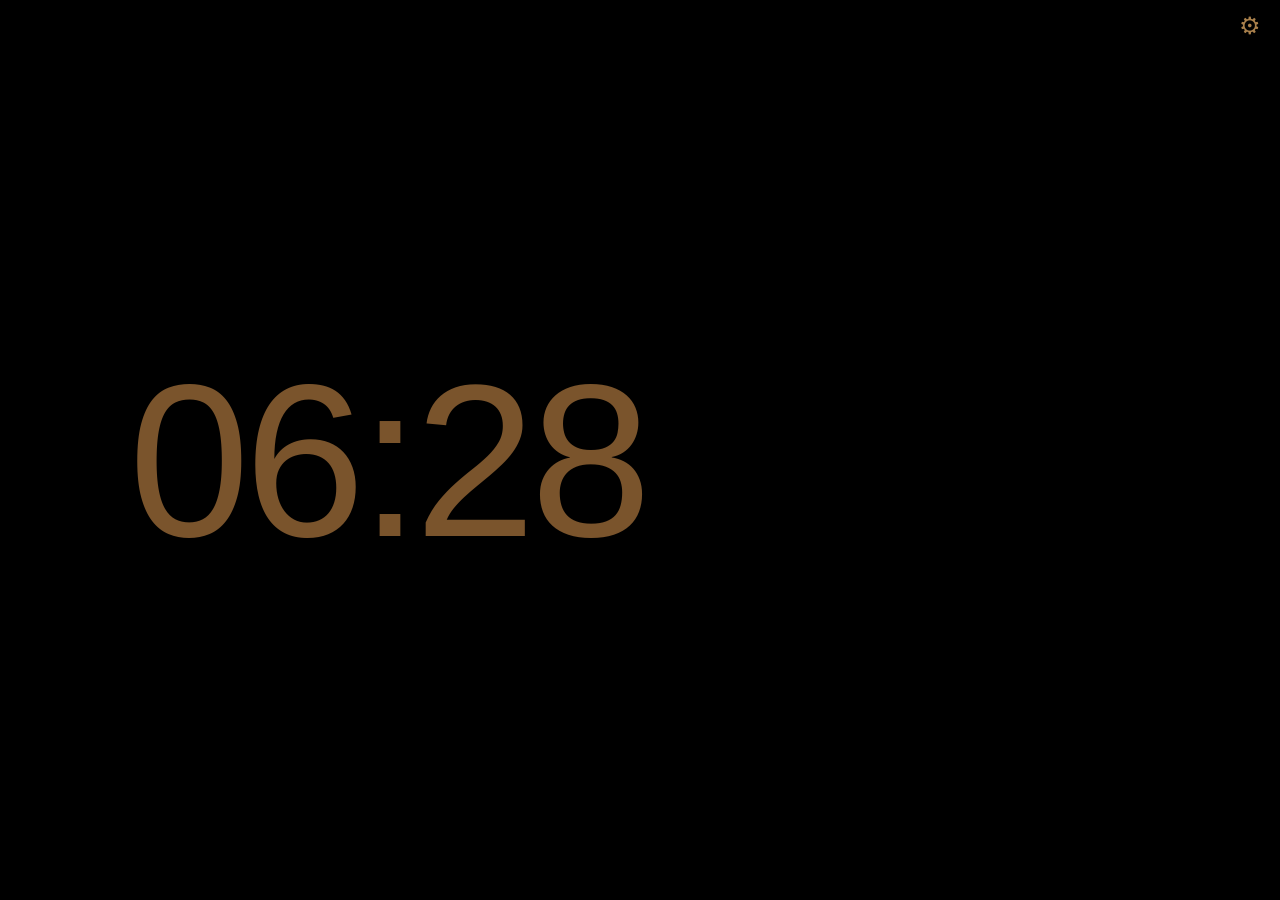
==== index.html @ 6cd7f6c1 "Knaggen 0.24.0 (app b134bea): Uke med kalender og middag fra kalenderen" ====
<!doctype html>
<html lang="nb">
<head>
  <meta charset="utf-8">
  <meta name="viewport" content="width=device-width, initial-scale=1, viewport-fit=cover">
  <meta name="theme-color" content="#202627" media="(prefers-color-scheme: dark)">
  <meta name="theme-color" content="#fbfaf7" media="(prefers-color-scheme: light)">
  <meta name="color-scheme" content="dark light">
  <meta name="apple-mobile-web-app-title" content="Knaggen">
  <meta name="application-name" content="Knaggen">
  <title>Knaggen</title>
  <meta name="description" content="Husets felles huskeliste">
  <!-- v0.9: forhåndsvisning når lenka sendes på melding (merkevare/forste-mote, og-bilde.png) -->
  <meta property="og:type" content="website">
  <meta property="og:site_name" content="Knaggen">
  <meta property="og:title" content="Knaggen">
  <meta property="og:description" content="Husets felles huskeliste">
  <meta property="og:url" content="https://app.knaggen.no/">
  <meta property="og:image" content="https://app.knaggen.no/og-bilde.png">
  <meta property="og:image:width" content="1200">
  <meta property="og:image:height" content="630">
  <meta property="og:image:alt" content="Knaggen – husets felles huskeliste">
  <meta property="og:locale" content="nb_NO">
  <link rel="icon" href="icons/favicon.ico" sizes="16x16 32x32 48x48">
  <link rel="icon" href="icons/favicon.svg" type="image/svg+xml">
  <link rel="apple-touch-icon" href="icons/apple-touch-icon-mork.png">
  <link rel="manifest" href="manifest.webmanifest">
  <script>/* v0.18.2: tema per enhet før CSS-en tegnes */try{var t=JSON.parse(localStorage.getItem("knaggen:tema")||"null");if(t==="lys"||t==="mork")document.documentElement.setAttribute("data-tema",t)}catch(e){}</script>
  <script>/* 0.18.13: aksentfarge per enhet før CSS-en tegnes (salvie = standard, ingen attributt) */try{var a=JSON.parse(localStorage.getItem("knaggen:aksent")||"null");if(["messing","rav","fjord","lyng","rust","mose"].indexOf(a)>=0)document.documentElement.setAttribute("data-aksent",a)}catch(e){}</script>
  <link rel="stylesheet" href="palett.css?v=0.24.0">
  <link rel="stylesheet" href="style.css?v=0.24.0">
  <link rel="stylesheet" href="aksent-app.css?v=0.24.0">
  <link rel="stylesheet" href="kjokken.css?v=0.24.0">
  <link rel="stylesheet" href="mat.css?v=0.24.0">
</head>
<body>
  <header class="topbar">
    <h1><picture><source srcset="icons/knaggen-lockup-lys.svg" media="(prefers-color-scheme: light)"><img src="icons/knaggen-lockup-mork.svg" alt="Knaggen" width="110" height="30"></picture></h1>
    <a id="sync-link" class="sync-link" href="#husstand/del" data-testid="delt" hidden><span id="sync-status" class="sync-status" role="status" aria-live="polite" hidden></span></a>
  </header>
  <main id="main" tabindex="-1"></main>
  <!-- 0.19.0: fire faner (Nå på telefon, Uke, Mat, Gjøremål bak flagg). v0.6.2 (spec v0.6.2 punkt 3): egne faneikoner fra Merkevare (SVG inline, arver farge; teksten er fortsatt lenkenavnet) -->
  <nav class="tabs" aria-label="Hovedmeny">
    <a href="#kjokken" data-tab="na" class="tab-na" data-testid="fane-na"><svg class="ico" viewBox="0 0 24 24" width="24" height="24" fill="none" stroke="currentColor" stroke-width="2.5" stroke-linecap="round" stroke-linejoin="round" aria-hidden="true" focusable="false"><circle cx="12" cy="12" r="8.25"/><path d="M12 7.5V12L15 14"/><circle class="ball" fill="currentColor" cx="12" cy="12" r="1.6" stroke="none"/></svg>Nå</a>
    <a href="#uke" data-tab="uke" data-testid="fane-uke"><svg class="ico" viewBox="0 0 24 24" width="24" height="24" fill="none" stroke="currentColor" stroke-width="2.5" stroke-linecap="round" stroke-linejoin="round" aria-hidden="true" focusable="false"><rect x="3.75" y="5.25" width="16.5" height="15" rx="3.5"/><path d="M3.75 10.25H20.25M8.5 3.25V6.75M15.5 3.25V6.75"/><circle class="ball" fill="currentColor" cx="15.25" cy="15.25" r="2.1" stroke="none"/></svg>Uke</a>
    <a href="#liste" data-tab="mat" data-testid="fane-mat"><svg class="ico" viewBox="0 0 24 24" width="24" height="24" fill="none" stroke="currentColor" stroke-width="2.5" stroke-linecap="round" stroke-linejoin="round" aria-hidden="true" focusable="false"><path d="M5.5 13.25V16.5A3.5 3.5 0 0 0 9 20H15A3.5 3.5 0 0 0 18.5 16.5V13.25"/><path d="M3.75 10.25H20.25M2.75 14.25H5.5M18.5 14.25H21.25"/><circle class="ball" fill="currentColor" cx="12" cy="6.4" r="2.1" stroke="none"/></svg>Mat</a>
    <a href="#gjoremal" data-tab="gjoremal" class="tab-gjore" data-testid="fane-gjoremal" hidden><svg class="ico" viewBox="0 0 24 24" width="24" height="24" fill="none" stroke="currentColor" stroke-width="2.5" stroke-linecap="round" stroke-linejoin="round" aria-hidden="true" focusable="false"><rect x="3.75" y="3.75" width="16.5" height="16.5" rx="3.5"/><path d="M8 12.25L11 15.25L16.25 9"/></svg>Gjøremål</a>
  </nav>
  <!-- v0.6.3 (spec v0.6.3 punkt 1): toastbåndet – en ugjennomsiktig stripe nederst (som fanelinja) som toasten ligger i mens
       den vises. Innholdet kan ikke ligge synlig eller trykkbart under toasten; bunnpolstring lar alt rulles fram over båndet. -->
  <div id="toast-dock" class="toast-dock" aria-hidden="true"></div>
  <div id="toast" class="toast" role="status" aria-live="polite"></div>
  <script src="firebase-config.js?v=0.24.0"></script>
  <script src="seed.js?v=0.24.0"></script>
  <script src="library.js?v=0.24.0"></script>
  <script src="units.js?v=0.24.0"></script>
  <script src="delelinje.js?v=0.24.0"></script>
  <script src="vaersetning.js?v=0.24.0"></script>
  <script type="module" src="sync.js?v=0.24.0"></script>
  <script src="scale.js?v=0.24.0"></script>
  <script src="kjokken.js?v=0.24.0"></script>
  <script src="hjemme5.js?v=0.24.0"></script>
  <script type="module" src="app.js?v=0.24.0"></script></body>
</html>
---- palett.css ----
/* Knaggen farge-v1 (merkevare/farge-v1/palett.css): aksenter, vær og myke flater. Verdiene er uendret fra merkevaren;
 * bare velgerne er tilpasset appen: mørk er standard, lys følger systemet, og html[data-tema] (lys/mork) overstyrer. */
:root {
  --a-salvie: #93c2ab;  --a-salvie-soft: #22322b;
  --a-messing: #d6b98a; --a-messing-soft: #352c1e;
  --a-fjord: #9cc0e0;   --a-fjord-soft: #1f2c38;
  --a-lyng: #c4aedb;    --a-lyng-soft: #2c2535;
  --a-rust: #e3a58e;    --a-rust-soft: #38261f;
  --a-mose: #bccb8a;    --a-mose-soft: #2a2f1e;
  --w-sol: #e8c06a; --w-regn: #8db8dc; --w-sky: #a8b6c2; --w-sno: #b9def0; --w-torden: #e2b75a;
  --tone-top: #1f2a27; --tone-middag: linear-gradient(135deg, #33291b 0%, #202627 75%);
}
@media (prefers-color-scheme: light) { :root:not([data-tema="mork"]) {
  /* aksenter: tekst/ikon · myk flate */
  --a-salvie: #3f6e5a;  --a-salvie-soft: #e3ece6;
  --a-messing: #7c5d28; --a-messing-soft: #f3eadb;
  --a-fjord: #2f5f86;   --a-fjord-soft: #e1eaf2;
  --a-lyng: #6a4f80;    --a-lyng-soft: #ece5f1;
  --a-rust: #9a4a32;    --a-rust-soft: #f5e4dc;
  --a-mose: #556327;    --a-mose-soft: #e9ecd8;
  /* vær (symboler, ikke tekst) */
  --w-sol: #d29a2c; --w-regn: #3f78a8; --w-sky: #7f909e; --w-sno: #6fb0d0; --w-torden: #c9952e;
  /* myke flater */
  --tone-top: #e9efe9; --tone-middag: linear-gradient(135deg, #f6eedf 0%, #fbfaf7 70%);
} }
:root[data-tema="lys"] {
  /* aksenter: tekst/ikon · myk flate */
  --a-salvie: #3f6e5a;  --a-salvie-soft: #e3ece6;
  --a-messing: #7c5d28; --a-messing-soft: #f3eadb;
  --a-fjord: #2f5f86;   --a-fjord-soft: #e1eaf2;
  --a-lyng: #6a4f80;    --a-lyng-soft: #ece5f1;
  --a-rust: #9a4a32;    --a-rust-soft: #f5e4dc;
  --a-mose: #556327;    --a-mose-soft: #e9ecd8;
  /* vær (symboler, ikke tekst) */
  --w-sol: #d29a2c; --w-regn: #3f78a8; --w-sky: #7f909e; --w-sno: #6fb0d0; --w-torden: #c9952e;
  /* myke flater */
  --tone-top: #e9efe9; --tone-middag: linear-gradient(135deg, #f6eedf 0%, #fbfaf7 70%);
}

/* ===== Kjøkkenskjerm: værsymboler per modus (Dag/Kveld/Natt) =====
 * Kjøkkenskjermen følger sin egen døgnrytme, ikke telefonens tema. Bruk disse i stedet for --w-* der.
 * Dag og Kveld: minst 3:1 mot bakgrunnen. Natt: svært dempet, ca. 3:1, nesten uten farge.
 * Bakgrunner fra appens kjokken.js/kjokken.css: Dag #f4f2ed, Kveld #120c06, Natt #000000. */
:root {
  /* Dag (bakgrunn #f4f2ed) */
  --kj-dag-sol: #a27c2f; --kj-dag-sky: #768693; --kj-dag-regn: #4e88bc; --kj-dag-sno: #43829d; --kj-dag-torden: #a67b30;
  /* Kveld (bakgrunn #120c06) */
  --kj-kveld-sol: #8c6f36; --kj-kveld-sky: #68747e; --kj-kveld-regn: #49769c; --kj-kveld-sno: #49798d; --kj-kveld-torden: #8f6f38;
  /* Natt (bakgrunn #000000) */
  --kj-natt-sol: #645a44; --kj-natt-sky: #565a5d; --kj-natt-regn: #4d5d6a; --kj-natt-sno: #4b5c63; --kj-natt-torden: #645844;
}

/* ===== Kjøkkenskjerm: utseende og aksentfarge (0.18.13, merkevare/kjokken-farger/kjokken-farger.css) =====
 * Mørk (nøytral blågrå, hele døgnet), værsymboler på Mørk og aksentfarger. Aksent: -lys brukes på Dag/Lys, -mork på Kveld og Mørk;
 * ingen aksent om natta. Tekst på aksentflate: --kj-ak-pa-lys (hvit) / --kj-ak-pa-mork. Rav: lys #995700 (5.05 mot bakgrunn, hvit tekst 5.65), mørk #e69530 (7.12, mørk tekst 7.12). */
:root {
  --kj-mork-bg: #181c1d; --kj-mork-surface: #222829; --kj-mork-line: #2e3536; --kj-mork-ink: #dfe3e1; --kj-mork-muted: #a5aeab;
  --kj-mork-sol: #997938; --kj-mork-sky: #72818d; --kj-mork-regn: #4f83b0; --kj-mork-sno: #4d859d; --kj-mork-torden: #9d7839;
  --kj-ak-pa-lys: #ffffff; --kj-ak-pa-mork: #181c1d;
  --kj-ak-salvie-lys: #3f6e5a; --kj-ak-salvie-mork: #93c2ab;
  --kj-ak-messing-lys: #7c5d28; --kj-ak-messing-mork: #d6b98a;
  --kj-ak-rav-lys: #995700; --kj-ak-rav-mork: #e69530;
  --kj-ak-fjord-lys: #2f5f86; --kj-ak-fjord-mork: #9cc0e0;
  --kj-ak-lyng-lys: #6a4f80; --kj-ak-lyng-mork: #c4aedb;
  --kj-ak-rust-lys: #9a4a32; --kj-ak-rust-mork: #e3a58e;
  --kj-ak-mose-lys: #556327; --kj-ak-mose-mork: #bccb8a;
}
---- style.css ----
/* Knaggen v0.10 – rolig palett, runde 2 (merkevare/v010-palett). Erstatter de to første :root-blokkene i app/style.css
 * og linja «:root { --on-accent: #1f1606; }». Samme variabelnavn som før; nye er bare --danger-fill og --on-danger.
 * Mørk er standard, lys følger systemet (som før). Kontrast: python3 kontrast.py. */
:root {
  color-scheme: dark light;
  --bg: #1b2021;  /* bakgrunn */
  --card: #202627;  /* flate */
  --card-2: #283031;  /* flate-2 */
  --line: #30383a;  /* linje: dekorative skiller */
  --line-strong: #747d7a;  /* linje-sterk: kant på felt og knapper */
  --ink: #d6dad8;  /* tekst */
  --muted: #9da5a1;  /* tekst-dempet */
  --brand: #86a898;  /* primær (= suksess), dempet salviegrønn */
  --brand-ink: #10201a;  /* på-primær */
  --brand-soft: #243029;  /* primær-myk (kort, merker) */
  --brand-soft-line: #33433b;  /* kant på primær-myk */
  --accent: #bfa47c;  /* aksent (messing): flater og merker */
  --accent-ink: #bfa47c;  /* aksent-tekst (= advarsel) */
  --danger: #d79a91;  /* feil OG farlige handlinger som tekst/kant (én rød) */
  --danger-fill: #d79a91;  /* NY v0.10: fyll på rød knapp (Slett husstanden, Tøm uka) */
  --on-danger: #2a100c;  /* NY v0.10: tekst på rød knapp */
  --inv-bg: #d6dad8;
  --inv-ink: #252a28;
  --inv-brand: #3f6e5a;
  --inv-brand-ink: #ffffff;
  --on-accent: #1f1606;  /* på-aksent (tekst på messingbrikke) */
  --shadow: 0 2px 12px rgba(0,0,0,.45);
  --overlay: rgba(0,0,0,.6);
  --radius: 12px;
  --nav-h: 64px;
}
/* v0.18.1: tema per enhet (System / Lys / Mørk) – html[data-tema] settes i index.html før CSS-en tegnes */
@media (prefers-color-scheme: light) {
  :root:not([data-tema="mork"]) {
    color-scheme: light;
    --bg: #f4f2ed;
    --card: #fbfaf7;
    --card-2: #ebe8e1;
    --line: #dcd7cd;
    --line-strong: #7f8683;
    --ink: #252a28;
    --muted: #596260;
    --brand: #3f6e5a;
    --brand-ink: #ffffff;
    --brand-soft: #e6ece8;
    --brand-soft-line: #bccdc4;
    --accent: #a5813f;  /* bare flater/merker i lys modus, aldri tekst */
    --accent-ink: #7c5d28;
    --danger: #a63d33;
    --danger-fill: #a63d33;
    --on-danger: #ffffff;
    --inv-bg: #252b2c;
    --inv-ink: #e3e6e4;
    --inv-brand: #93bfa9;
    --inv-brand-ink: #102018;
    --on-accent: #1f1606;
    --shadow: 0 2px 12px rgba(37,42,40,.18);
    --overlay: rgba(37,42,40,.45);
  }
}
:root[data-tema="lys"] {
  color-scheme: light;
  --bg: #f4f2ed;
  --card: #fbfaf7;
  --card-2: #ebe8e1;
  --line: #dcd7cd;
  --line-strong: #7f8683;
  --ink: #252a28;
  --muted: #596260;
  --brand: #3f6e5a;
  --brand-ink: #ffffff;
  --brand-soft: #e6ece8;
  --brand-soft-line: #bccdc4;
  --accent: #a5813f;  /* bare flater/merker i lys modus, aldri tekst */
  --accent-ink: #7c5d28;
  --danger: #a63d33;
  --danger-fill: #a63d33;
  --on-danger: #ffffff;
  --inv-bg: #252b2c;
  --inv-ink: #e3e6e4;
  --inv-brand: #93bfa9;
  --inv-brand-ink: #102018;
  --on-accent: #1f1606;
  --shadow: 0 2px 12px rgba(37,42,40,.18);
  --overlay: rgba(37,42,40,.45);
}
:root[data-tema="mork"] { color-scheme: dark; }
* { box-sizing: border-box; }
html { -webkit-text-size-adjust: 100%; }
/* v0.6.3 (spec v0.6.3 punkt 1): fokus og scrollIntoView holder elementer over fanelinja og – mens en toast vises – over
 * toastbåndet (og en lagre-/byttelinje under det). Variablene settes på <html> av app.js. */
html { scroll-padding-bottom: calc(var(--nav-h) + 1px + env(safe-area-inset-bottom, 0px) + var(--dock-lift, 0px) + var(--dock-h, 0px)); }
body {
  margin: 0;
  font-family: -apple-system, BlinkMacSystemFont, "Segoe UI", Roboto, "Helvetica Neue", Arial, sans-serif;
  font-size: var(--fs-16);
  line-height: 1.4;
  color: var(--ink);
  background: var(--bg);
  /* v0.6.1: + plass til toasten (48 + 8 px) over fanelinja, så nederste vare aldri dekkes når man har rullet helt ned.
   * v0.6.3: + --dock-extra (settes i app.js mens en toast vises) når toastbåndet er høyere enn 72 px (toast på to linjer). */
  padding-bottom: calc(var(--nav-h) + env(safe-area-inset-bottom, 0px) + 72px + var(--dock-extra, 0px));
}
a { color: var(--brand); }
h1, h2, h3 { margin: 0; line-height: 1.2; }
/* v0.6: felles fokusring i primærfargen (≥ 3:1 mot bakgrunn og flate i begge moduser); egne regler under går foran. */
:where(a, button, summary, [tabindex]:not([tabindex="-1"])):focus-visible { outline: 2px solid var(--brand); outline-offset: 2px; }

.topbar {
  position: sticky; top: 0; z-index: 5; display: flex; align-items: center; justify-content: space-between; gap: 8px;
  background: var(--card); color: var(--ink); border-bottom: 1px solid var(--line);
  padding: calc(10px + env(safe-area-inset-top, 0px)) 16px 10px;
}
.topbar h1 { font-size: var(--fs-18); font-weight: 700; letter-spacing: .2px; color: var(--ink); line-height: 0; }
/* v0.6: lockup (K-knagg + ordmerke «knaggen») der appnavnet sto; flisa i lockupen har samme farge som toppen. */
.topbar h1 img { display: block; height: 30px; width: auto; }

main { max-width: 640px; margin: 0 auto; padding: 12px 14px; outline: none; }
.page-head { display: flex; align-items: center; justify-content: space-between; gap: 12px; margin: 6px 0 12px; }
.page-head h2 { font-size: var(--fs-24); }
.count {
  display: inline-block; min-width: 1.6em; padding: 1px 7px; margin-left: 4px;
  border-radius: var(--pill); background: var(--brand-soft); color: var(--brand);
  font-size: var(--fs-13); font-weight: 600; text-align: center; vertical-align: middle;
}
.sub { color: var(--muted); font-size: var(--fs-14); }
.empty, .hint { color: var(--muted); }
.hint { font-size: var(--fs-14); margin: 6px 0 10px; }
.warn { color: var(--danger); font-size: var(--fs-14); }

/* Knapper */
.btn {
  display: inline-flex; align-items: center; justify-content: center;
  min-height: var(--tap); padding: 0 16px; border-radius: var(--radius);
  border: 1px solid var(--line-strong); background: var(--card); color: var(--ink);
  font: inherit; font-weight: 600; text-decoration: none; cursor: pointer;
  -webkit-tap-highlight-color: transparent;
}
.btn.primary { background: var(--brand); border-color: var(--brand); color: var(--brand-ink); }
.btn.danger { color: var(--danger); border-color: var(--danger); }
.btn:active { transform: translateY(1px); }
.icon-btn {
  min-width: var(--tap); min-height: var(--tap); border: 1px solid var(--line-strong); border-radius: var(--radius);
  background: var(--card); font-size: var(--fs-18); color: var(--ink); cursor: pointer; padding: 0;
}
.linkbtn {
  background: none; border: 0; padding: 8px 0; color: var(--muted);
  font: inherit; font-size: var(--fs-14); text-decoration: underline; cursor: pointer;
}

/* Retter */
.cards { list-style: none; margin: 0; padding: 0; display: grid; gap: 8px; }
.card {
  display: flex; flex-direction: column; gap: 2px;
  background: var(--card); border: 1px solid var(--line); border-radius: var(--radius);
  padding: 12px 14px; text-decoration: none; color: inherit;
}
.card-title { font-weight: 650; font-size: var(--fs-16); }
.card-meta { color: var(--muted); font-size: var(--fs-14); }
.card-note { font-size: var(--fs-14); color: var(--brand); font-style: italic; }
.footer-tools { margin-top: 28px; text-align: center; }
/* Forslag fra biblioteket (v0.3.1): ett kompakt kort, sveip sidelengs, piler som alternativ */
.suggest { margin: 0 0 16px; overflow: hidden; padding: 2px; margin-left: -2px; margin-right: -2px; }
.suggest-head { display: flex; align-items: center; justify-content: space-between; gap: 8px; margin: 0 0 4px; min-height: var(--tap); }
.suggest-head h3, .section-title { font-size: var(--fs-13); font-weight: 700; letter-spacing: .6px; text-transform: uppercase; color: var(--muted); }
.section-title { margin: 0 0 8px; }
.suggest-nav { display: flex; align-items: center; gap: 0; }
.nav-arrow {
  min-width: var(--tap); height: var(--tap); margin: -4px 0; padding: 0; border: 0; border-radius: var(--radius-s); background: none;
  color: var(--muted); font-size: var(--fs-24); line-height: 1; cursor: pointer;
}
.nav-arrow:active { background: var(--card-2); color: var(--ink); }
.nav-arrow:focus-visible, .suggest-card:focus-visible { outline: 2px solid var(--brand); outline-offset: -2px; }
.suggest-pos { min-width: var(--tap); text-align: center; font-size: var(--fs-13); color: var(--muted); font-variant-numeric: tabular-nums; }
.suggest-card {
  flex-direction: row; align-items: center; gap: 10px; min-height: 72px; padding: 8px 10px 8px 12px;
  border-left: 3px solid var(--brand); background: var(--card-2);
  touch-action: pan-y; -webkit-user-select: none; user-select: none; transition: transform .18s ease-out, opacity .18s ease-out;
}
.suggest-main { flex: 1; min-width: 0; display: flex; flex-direction: column; gap: 2px; }
.suggest-title {
  font-weight: 650; font-size: var(--fs-16); line-height: 1.25;
  overflow: hidden; display: -webkit-box; -webkit-line-clamp: 2; -webkit-box-orient: vertical;
}
.suggest-meta { color: var(--muted); font-size: var(--fs-13); white-space: nowrap; overflow: hidden; text-overflow: ellipsis; }
.suggest-card .btn.small { flex: none; min-height: var(--tap); padding: 0 14px; }
.suggest-card.from-right { animation: suggest-in-r .18s ease-out; }
.suggest-card.from-left { animation: suggest-in-l .18s ease-out; }
@keyframes suggest-in-r { from { transform: translateX(28px); opacity: .3; } to { transform: none; opacity: 1; } }
@keyframes suggest-in-l { from { transform: translateX(-28px); opacity: .3; } to { transform: none; opacity: 1; } }
@media (prefers-reduced-motion: reduce) { .suggest-card, .suggest-card.from-right, .suggest-card.from-left { animation: none; transition: none; } }
/* v0.6.1: trykkflate 44 × 44 (negative marger, så toppen ikke blir høyere). */
.back { text-decoration: none; font-weight: 600; white-space: nowrap; display: inline-flex; align-items: center; min-height: var(--tap); min-width: var(--tap); margin: -11px 0; }

/* Skjema */
.field { display: block; margin-bottom: 12px; }
.field span { display: block; font-size: var(--fs-14); font-weight: 600; margin-bottom: 4px; }
input[type=text], input[type=number], select, textarea {
  width: 100%; min-height: var(--tap); padding: 8px 10px;
  border: 1px solid var(--line-strong); border-radius: var(--radius); background: var(--card);
  font: inherit; font-size: var(--fs-16); color: var(--ink);
}
select { padding-right: 4px; }
/* v0.6: plassholdertekst i tekst-dempet (nettleserens standard er for svak mot lys flate). */
::placeholder { color: var(--muted); opacity: 1; }
input:focus, select:focus, textarea:focus { outline: 2px solid var(--brand); outline-offset: 0; border-color: var(--brand); }
fieldset.ings { border: 0; padding: 0; margin: 4px 0 12px; }
fieldset.ings legend { font-size: var(--fs-14); font-weight: 600; margin-bottom: 6px; padding: 0; }
.ing-row {
  background: var(--card); border: 1px solid var(--line); border-radius: var(--radius);
  padding: 8px; margin-bottom: 8px; display: grid; gap: 6px;
}
.ing-sub { display: grid; grid-template-columns: 72px 1fr 1.4fr var(--tap); gap: 6px; }
.form-error { color: var(--danger); font-weight: 600; }
.form-actions {
  display: flex; gap: 8px; flex-wrap: wrap; margin: 8px -14px 0; padding: 10px 14px;
  position: sticky; bottom: calc(var(--nav-h) + env(safe-area-inset-bottom, 0px));
  background: var(--bg); border-top: 1px solid var(--line);
}
.form-actions .danger { margin-left: auto; }

/* Uke */
.week-nav { display: flex; align-items: center; gap: 8px; margin: 4px 0 6px; }
.week-title { flex: 1; text-align: center; }
.week-title h2 { font-size: var(--fs-18); }
.week-title .linkbtn { display: inline-flex; align-items: center; min-height: var(--tap); padding: 0 12px; margin: -10px 0 -12px; }   /* v0.6.1: 44 px */
.summary { text-align: center; color: var(--muted); font-size: var(--fs-14); margin: 0 0 10px; }
.days { list-style: none; margin: 0; padding: 0; display: grid; gap: 8px; }
.day {
  background: var(--card); border: 1px solid var(--line); border-radius: var(--radius);
  padding: 10px 12px;
}
.day.today { border-color: var(--brand); box-shadow: 0 0 0 1px var(--brand) inset; }
.day-label { display: flex; justify-content: space-between; align-items: baseline; margin-bottom: 6px; }
.dname { font-weight: 700; }
.ddate { color: var(--muted); font-size: var(--fs-14); }
.day.is-empty .day-select { color: var(--muted); }
.day-meta { color: var(--muted); font-size: var(--fs-13); margin-top: 6px; }
.row-actions { display: flex; gap: 8px; justify-content: space-between; margin-top: 14px; flex-wrap: wrap; }

/* Liste */
.left { font-weight: 700; color: var(--brand); white-space: nowrap; }
/* v0.6.2: .list-head, .list-foot og .list-actions er fjernet (kompakt listetopp, se nederst). */
.aisle {
  font-size: var(--fs-13); text-transform: uppercase; letter-spacing: .6px; color: var(--muted);
  margin: 16px 2px 6px;
}
.items { list-style: none; margin: 0; padding: 0; background: var(--card); border: 1px solid var(--line); border-radius: var(--radius); overflow: hidden; }
.item + .item { border-top: 1px solid var(--line); }
.item label { display: flex; align-items: flex-start; gap: 12px; padding: 10px 12px; min-height: 48px; cursor: pointer; }
.item input[type=checkbox] { width: 22px; height: 22px; margin: 1px 0 0; flex: none; accent-color: var(--brand); }
.item-text { flex: 1; min-width: 0; }
.item-name { font-weight: 600; }
.item-qty { color: var(--ink); }
.item-src { display: block; font-size: var(--fs-13); color: var(--muted); }
.src-line { display: block; overflow: hidden; text-overflow: ellipsis; white-space: nowrap; }
/* v0.4.2: «… krysset av» på egen linje som brytes, aldri kuttes. */
.src-note { display: block; white-space: normal; overflow-wrap: anywhere; color: var(--accent-ink); font-weight: 600; font-style: normal; }
.item.moving { position: relative; z-index: 1; background: var(--card); }
.item.src-staple .item-src { font-style: italic; }
.item.checked .item-name, .item.checked .item-qty { text-decoration: line-through; color: var(--muted); }

.staples { margin-top: 24px; background: var(--card); border: 1px solid var(--line); border-radius: var(--radius); padding: 0 12px; }
.staples summary { padding: 14px 0; font-weight: 700; cursor: pointer; }
.staple-rows { list-style: none; margin: 0; padding: 0; }
.staple-row {
  display: grid; grid-template-columns: 24px 1fr 52px 64px var(--tap); grid-template-areas: "a n q u d" ". s s s s";
  gap: 6px; align-items: center; padding: 8px 0; border-top: 1px solid var(--line);
}
.staple-row .st-active { grid-area: a; width: 22px; height: 22px; accent-color: var(--brand); }
.staple-row .st-name { grid-area: n; }
.staple-row .st-qty { grid-area: q; padding: 8px 6px; }
.staple-row .st-unit { grid-area: u; }
.staple-row .st-aisle { grid-area: s; }
.staple-row .icon-btn { grid-area: d; }
.staple-row.add { grid-template-areas: "n n q u" "s s s b"; grid-template-columns: 1fr 1fr 52px 64px; padding-bottom: 14px; }
.staple-row.add .btn { grid-area: b; padding: 0 10px; }

/* Bunnmeny */
.tabs {
  position: fixed; left: 0; right: 0; bottom: 0; z-index: 10;
  display: grid; grid-template-columns: repeat(3, 1fr);
  background: var(--card); border-top: 1px solid var(--line);
  padding-bottom: env(safe-area-inset-bottom, 0px);
}
.tabs a {
  height: var(--nav-h); display: flex; flex-direction: column; align-items: center; justify-content: center; gap: 2px;
  text-decoration: none; color: var(--muted); font-size: var(--fs-13); font-weight: 600;
  -webkit-tap-highlight-color: transparent;
}
.tabs a.active { color: var(--brand); }
/* v0.6.2 (spec v0.6.2 punkt 3): faneikoner fra Merkevare (SVG inline, arver farge). Erstatter emoji (📖 📅 🛒).
 * Inaktiv: --muted. Aktiv: --brand, messingkule (--accent) og en strek øverst, så aktiv fane synes også uten farge. */
.tabs a { position: relative; }
.tabs a .ico { display: block; width: 24px; height: 24px; flex: none; }
.tabs a .ico .ball { fill: currentColor; }
.tabs a.active .ico .ball { fill: var(--accent); }
.tabs a.active::before {
  content: ""; position: absolute; top: -1px; left: 50%; width: 32px; height: 3px; margin-left: -16px;
  border-radius: 0 0 var(--radius-s) var(--radius-s); background: var(--brand);
}
.tabs a:focus-visible { outline: 2px solid var(--brand); outline-offset: -4px; border-radius: var(--radius); }

/* v0.6.1 (spec v0.6.1 punkt 1): toasten ligger OVER fanelinja (8 px luft), aldri oppå fanene. Før lå den oppå
 * fanelinja (v0.3.2), og «Angre» (som må fange trykk) lå da midt over Liste-fanen – et trykk på Liste angret byttet.
 * Selve meldingen slipper fortsatt trykk gjennom; bare «Angre» fanger trykk. */
.toast {
  position: fixed; left: 50%; bottom: calc(var(--nav-h) + env(safe-area-inset-bottom, 0px) + 8px + var(--dock-lift, 0px));
  /* v0.6.2: løftes over lagre-linja i skjemaene. v0.6.3: --dock-lift (på <html>) løfter båndet og toasten over en fast
   * lagre- eller byttelinje nederst, så linja aldri dekkes. */
  /* Glir inn bare 6 px (mindre enn luften på 8 px), så den aldri – heller ikke under animasjonen – ligger oppå fanene. */
  transform: translateX(-50%) translateY(6px); opacity: 0; pointer-events: none;
  background: var(--inv-bg); color: var(--inv-ink); padding: 0 16px; min-height: 48px;
  border-radius: var(--radius); font-size: var(--fs-14); line-height: 1.3; box-shadow: var(--shadow);
  display: flex; align-items: center; gap: 12px; justify-content: center;
  transition: opacity .2s, transform .2s; z-index: 20; width: max-content; max-width: calc(100vw - 24px); text-align: center;
}
.toast.show { opacity: 1; transform: translateX(-50%) translateY(0); }
/* v0.4.2: bare «Angre» fanger trykk; resten av toasten slipper trykk gjennom.
 * v0.6.3: «Angre» fanger trykk først når toasten er helt fremme (.armed, settes av app.js), og det som ligger under
 * toasten er alltid toastbåndet – aldri innhold. */
.toast.show.has-action.armed .toast-act { pointer-events: auto; }
/* v0.6.3 (spec v0.6.3 punkt 1): toastbåndet. Ugjennomsiktig stripe i full bredde rett over fanelinja (eller over en fast
 * lagre-/byttelinje), like høy som toasten + 8 px luft over og under. Det virker som en midlertidig forlengelse av
 * fanelinja: innhold som rulles dit er skjult og kan ikke trykkes (båndet tar trykket, og ingenting skjer). Siden
 * rulles ikke når båndet kommer, og bunnpolstringen/scroll-padding gjør at alt kan rulles fram over det. */
.toast-dock {
  position: fixed; left: 0; right: 0; z-index: 19; display: none;
  bottom: calc(var(--nav-h) + 1px + env(safe-area-inset-bottom, 0px) + var(--dock-lift, 0px)); height: var(--dock-h, 64px);   /* + 1 px: fanelinjas kant */
  background: var(--bg); border-top: 1px solid var(--line);
}
.toast-dock.show { display: block; }
/* Mens et ark eller vindu er åpent (modalt), skjules toast og bånd; nedtellingen står stille og fortsetter når det lukkes. */
.toast.under-modal, .toast-dock.under-modal { visibility: hidden; }
.toast .toast-msg { padding: 6px 0; }
.toast-act {
  flex: none; min-height: var(--tap); padding: 0 14px; margin-right: -8px; border: 0; border-radius: var(--radius);
  background: var(--inv-brand); color: var(--inv-brand-ink); font: inherit; font-weight: 700; cursor: pointer;
}

.overlay { position: fixed; inset: 0; background: var(--overlay); z-index: 30; display: flex; align-items: flex-end; justify-content: center; }
.sheet { background: var(--card); width: 100%; max-width: 640px; border-radius: var(--radius) var(--radius) 0 0; padding: 16px 16px calc(16px + env(safe-area-inset-bottom, 0px)); display: grid; gap: 10px; }
.sheet textarea { font-family: inherit; font-size: var(--fs-16); min-height: 240px; }
[hidden] { display: none !important; }

/* v0.1 */
a { color: var(--brand); }
.btn:disabled { opacity: .45; cursor: default; }
.btn.small { min-height: var(--tap); padding: 0 12px; font-size: var(--fs-14); }
.week-tools { display: flex; align-items: center; justify-content: space-between; gap: 8px; margin: 0 0 10px; }
.week-tools .summary { margin: 0; text-align: left; }
.notice { background: var(--brand-soft); color: var(--ink); border: 1px solid var(--brand-soft-line); border-radius: var(--radius); padding: 10px 12px; font-size: var(--fs-14); margin: 0 0 10px; }
.day-foot { display: flex; justify-content: space-between; align-items: center; gap: 8px; min-height: 0; }
.day-foot .day-meta { margin-top: 6px; }
/* v0.3.2: minst 40 px treffflate uten å endre kortet: flata strekker seg nedover (ikke opp over nedtrekksmenyen). */
.day-foot .linkbtn { display: inline-flex; align-items: flex-start; box-sizing: border-box; min-height: var(--tap); padding: 6px 0 20px 16px; margin-bottom: -20px; font-size: var(--fs-13); line-height: 18px; white-space: nowrap; }
.day.has-oneoff { border-style: dashed; border-color: var(--line-strong); }
.oneoff { display: flex; flex-direction: column; gap: 2px; }
.oneoff-name { font-weight: 650; font-size: var(--fs-16); }
.oneoff-actions { display: flex; gap: 8px; margin-top: 8px; }
.badge { align-self: flex-start; font-size: var(--fs-13); font-weight: 700; text-transform: uppercase; letter-spacing: .5px; color: var(--brand); background: var(--brand-soft); border-radius: var(--radius-s); padding: 2px 6px; }

.seg { display: grid; grid-template-columns: repeat(3, 1fr); background: var(--card); border: 1px solid var(--line); border-radius: var(--radius); padding: 3px; gap: 3px; margin-bottom: 10px; }
.seg button { min-height: var(--tap); border: 0; border-radius: var(--radius-s); background: transparent; color: var(--muted); font: inherit; font-size: var(--fs-14); font-weight: 600; cursor: pointer; }
.seg button.on { background: var(--brand-soft); color: var(--brand); }

.item-add-form { display: grid; gap: 8px; padding-bottom: 12px; }
.ai-row { display: grid; grid-template-columns: 64px 1fr 1.4fr; gap: 6px; }
.check { display: flex; align-items: center; gap: 10px; font-size: var(--fs-16); min-height: var(--tap); }
/* 0.18.13: selve avkrysningsboksen er 48 × 48 px trykkflate (tegnet boks 24 px i midten) */
.check input, .v5-fn input { -webkit-appearance: none; appearance: none; position: relative; flex: none; width: 48px; height: 48px; margin: 0 -12px; padding: 0; border: 0; background: none; cursor: pointer; }
.check input::before, .v5-fn input::before { content: ""; position: absolute; inset: 12px; box-sizing: border-box; border: 2px solid var(--line-strong); border-radius: var(--radius-s); background: var(--card); }
.check input:checked::before, .v5-fn input:checked::before { background: var(--brand); border-color: var(--brand); }
.check input:checked::after, .v5-fn input:checked::after { content: "✓"; position: absolute; inset: 12px; display: grid; place-items: center; color: var(--brand-ink); font-size: var(--fs-16); font-weight: 800; line-height: 1; }
.check input:focus-visible, .v5-fn input:focus-visible { outline: 3px solid var(--brand); outline-offset: -6px; border-radius: var(--radius); }

.item { display: flex; align-items: center; }
.item label { flex: 1; min-width: 0; }
.qty-ctl { display: flex; gap: 4px; padding-right: 8px; flex: none; }
.qbtn { width: var(--tap); height: var(--tap); border-radius: var(--radius); border: 1px solid var(--line-strong); background: var(--card-2); color: var(--ink); font-size: var(--fs-20); line-height: 1; cursor: pointer; padding: 0; }
.qbtn:disabled { opacity: .35; }
.item.zero .item-name, .item.zero .item-qty { color: var(--muted); }
.item.checked .qbtn { color: var(--muted); } /* v0.6: dempet med tekst-dempet i stedet for opacity .5 (som ga under 4,5:1) */
select option:disabled { color: var(--line-strong); }

/* v0.2 */
.sync-status { font-size: var(--fs-13); font-weight: 600; color: var(--muted); display: inline-flex; align-items: center; gap: 6px; white-space: nowrap; }
.sync-status::before { content: ''; width: 8px; height: 8px; border-radius: 50%; background: var(--muted); }
.sync-status.ok::before { background: var(--brand); }
.sync-status.pending::before { background: var(--accent); }
.sync-status.off { color: var(--accent-ink); }
.sync-status.off::before { background: var(--accent); }
.form-actions.plain { position: static; margin: 12px 0; padding: 0; border: 0; background: none; align-items: center; }
[data-page="husstand"] p, [data-page="join"] p { margin: 0 0 12px; }
#share-link { font-size: var(--fs-16); color: var(--muted); }   /* 0.19.0: ≥16 px, ellers zoomer iOS inn ved fokus */
.footer-tools .linkbtn { display: inline-flex; align-items: center; min-height: var(--tap); }   /* v0.6.1: 44 px */

/* v0.4.2 */
.week-tools .btn.small { min-height: var(--tap); }
@media (prefers-reduced-motion: reduce) { .item.moving { transition: none !important; } }

/* v0.4.3: basisvarer */
.ing-top { display: grid; grid-template-columns: 1fr auto; gap: 6px; align-items: center; }
.ing-basis { display: flex; align-items: center; gap: 6px; min-height: var(--tap); padding: 0 10px; border: 1px solid var(--line-strong); border-radius: var(--radius); font-size: var(--fs-14); color: var(--muted); cursor: pointer; }
.ing-basis input { width: 20px; height: 20px; margin: 0; accent-color: var(--brand); }
.basis-sheet { max-height: calc(100vh - 24px); max-height: calc(100dvh - 24px); overflow-y: auto; box-sizing: border-box; }
.sheet-head { display: flex; align-items: center; justify-content: space-between; gap: 8px; }
.sheet-head h3 { margin: 0; }
.basis-sheet .hint { margin: 0; }
.basis-rows { list-style: none; margin: 0; padding: 0; border: 1px solid var(--line); border-radius: var(--radius); }
.basis-rows li + li { border-top: 1px solid var(--line); }
.basis-row { display: flex; flex-wrap: wrap; align-items: center; gap: 2px 10px; min-height: 48px; box-sizing: border-box; padding: 8px 12px; cursor: pointer; }
.basis-row input { width: 22px; height: 22px; margin: 0; flex: none; accent-color: var(--brand); }
.basis-name { font-weight: 600; }
.basis-amt { color: var(--ink); }
.basis-src { flex-basis: 100%; padding-left: 32px; font-size: var(--fs-13); color: var(--muted); overflow-wrap: anywhere; }
.basis-actions { display: grid; gap: 8px; }

/* v0.4.3b: sortering Butikk/Kilde (erstatter filtervelgeren), faste varer per uke */
.seg.sort { grid-template-columns: repeat(2, 1fr); }
.src-head { text-transform: none; letter-spacing: 0; font-size: var(--fs-14); font-weight: 700; color: var(--ink); overflow-wrap: anywhere; }
.src-empty { margin: 0 2px; font-size: var(--fs-13); color: var(--muted); }
.staple-row:not(.add) { grid-template-columns: 1fr 52px 64px var(--tap); grid-template-areas: "n q u d" "s s s s"; }

/* v0.4.3c: liten overskrift over sorteringsvelgeren (Matrett / Plassering) */
.sort-h { font-size: var(--fs-13); font-weight: 600; letter-spacing: .3px; color: var(--muted); margin: 2px 2px 4px; }

/* v0.4.4: bytte to kvelder direkte i Uke. */
.day-row { display: flex; gap: 8px; align-items: stretch; }
.day-row .day-select { flex: 1; min-width: 0; }
.swap-btn { flex: none; min-height: var(--tap); min-width: var(--tap); white-space: nowrap; }
.oneoff-actions { flex-wrap: wrap; }
.oneoff-actions .btn.small { min-height: var(--tap); }
.oneoff-actions .swap-btn { margin-left: auto; }
.swapping .day.swap-target { border-color: var(--line-strong); }
.swapping .day.swap-from { border: 2px dashed var(--brand); background: var(--brand-soft); padding: 9px 11px; }
.swapping .day.swap-from select { border-color: var(--brand); } /* v0.6: feltkanten ≥ 3:1 også mot den tonede flata */
.swap-btn.swap-to { background: var(--brand); border-color: var(--brand); color: var(--brand-ink); }
.swap-btn.is-from { border-color: var(--brand); color: var(--brand); }
.swap-bar {
  position: sticky; bottom: calc(var(--nav-h) + env(safe-area-inset-bottom, 0px) + 8px); z-index: 4;
  display: flex; align-items: center; gap: 10px; margin: 10px 0 0; padding: 8px 8px 8px 12px;
  background: var(--card); border: 1px solid var(--brand); border-radius: var(--radius); box-shadow: var(--shadow);
}
.swap-hint { flex: 1; margin: 0; font-size: var(--fs-14); line-height: 1.3; }
.swap-bar .btn.small { min-height: var(--tap); flex: none; }
.swap-btn:focus-visible, .swap-bar .btn:focus-visible, .oneoff-actions .btn:focus-visible { outline: 2px solid var(--brand); outline-offset: 2px; }

/* v0.4.5: hjelpetekst under «Tid (minutter)» i oppskriftsskjemaet. */
.field-hint { margin: -6px 0 12px; font-size: var(--fs-13); color: var(--muted); }

/* v0.4.6: diskret delingskort i Uke etter første plan (deling er ikke lenger første skjerm). */
.share-card { margin: 14px 0 0; padding: 12px 14px; border: 1px solid var(--line); border-radius: var(--radius); background: var(--card); }
.share-h { margin: 0 0 4px; font-weight: 700; font-size: var(--fs-16); }
.share-t { margin: 0 0 10px; font-size: var(--fs-14); color: var(--muted); line-height: 1.35; }
.share-actions { display: flex; gap: 8px; flex-wrap: wrap; }
.share-actions .btn.small { min-height: var(--tap); }
.share-actions .btn:focus-visible { outline: 2px solid var(--brand); outline-offset: 2px; }

/* ===== Knaggen v0.6.2: velkomstkort ved første åpning (spec v0.6.2 punkt 1) =====
 * Øverst i Uke, bare før første middag er lagt inn. Kan lukkes (×), og blir borte for godt når den er lukket eller første rett er valgt. */
.welcome {
  position: relative; margin: 0 0 10px; padding: 12px 48px 12px 14px;
  background: var(--brand-soft); border: 1px solid var(--brand-soft-line); border-radius: var(--radius);
}
.welcome-t { margin: 0; font-size: var(--fs-16); font-weight: 700; line-height: 1.3; color: var(--ink); }
.welcome-tag { margin: 4px 0 0; font-size: var(--fs-13); color: var(--muted); }
.welcome-x {
  position: absolute; top: 2px; right: 2px; width: var(--tap); height: var(--tap); padding: 0; border: 0; border-radius: var(--radius);
  background: none; color: var(--muted); font: inherit; font-size: var(--fs-24); line-height: 1; cursor: pointer;
}
.welcome-x:focus-visible { outline: 2px solid var(--brand); outline-offset: -2px; }

/* ===== Knaggen v0.6.2: kompakt listetopp (spec v0.6.2 punkt 2) =====
 * Legg til nederst i style.css. Bruker bare eksisterende variabler (palett fra merkevare.md).
 * Struktur (se README): .week-nav (med «N middager · N igjen» i undertittelen)
 *                       .list-tools  = sortering + [＋ Legg til vare] + [⋯ Mer]
 *                       .basis-strip = bare når basisvarer ikke er avgjort for uka
 */
#list-section .week-nav { margin: 0 0 6px; }
#list-section .week-title .sub { display: block; font-size: var(--fs-14); }
#list-section .week-title .left { font-weight: 700; color: var(--brand); }

.list-tools { display: flex; align-items: stretch; gap: 6px; margin: 0 0 6px; }
.list-tools .seg.sort { flex: 1; min-width: 0; margin: 0; padding: 0; gap: 0; overflow: hidden; }
.list-tools .seg.sort button { min-height: var(--tap); border-radius: 0; }
.list-tools .seg.sort button + button { border-left: 1px solid var(--line); }
.list-tools .seg.sort button.on { background: var(--brand-soft); color: var(--brand); box-shadow: inset 0 -3px 0 var(--brand); } /* strek = ikke bare farge */
.tool-btn {
  flex: none; width: var(--tap); min-width: var(--tap); min-height: var(--tap); display: inline-flex; align-items: center; justify-content: center; padding: 0;
  border: 1px solid var(--line-strong); border-radius: var(--radius); background: var(--card); color: var(--brand); cursor: pointer;
  -webkit-tap-highlight-color: transparent;
}
.tool-btn svg { width: 22px; height: 22px; }
/* v0.6.3 (spec v0.6.3 punkt 2): «Mer» har synlig tekst (prikkene står foran som pynt). Minst 46 × 46 som før. */
.tool-btn.more { width: auto; min-width: var(--tap); padding: 0 10px 0 8px; gap: 4px; font: inherit; font-size: var(--fs-16); font-weight: 600; }
.tool-btn.more svg { width: 18px; height: 18px; }
.tool-btn[aria-expanded="true"] { background: var(--brand-soft); border-color: var(--brand); }
.tool-btn:focus-visible { outline: 2px solid var(--brand); outline-offset: 2px; }

/* Basisvarer som ikke er avgjort: én slank linje (44 px). Når de er avgjort, ligger de bare i «Mer». */
.basis-strip {
  display: flex; align-items: center; gap: 8px; width: 100%; min-height: var(--tap); margin: 0 0 6px; padding: 0 12px;
  border: 1px solid var(--brand-soft-line); border-radius: var(--radius); background: var(--brand-soft); color: var(--ink);
  font: inherit; font-size: var(--fs-14); text-align: left; cursor: pointer;
}
.basis-strip .bs-t { flex: 1; min-width: 0; white-space: nowrap; overflow: hidden; text-overflow: ellipsis; font-weight: 600; }
.basis-strip .bs-go { flex: none; color: var(--brand); font-weight: 700; }

/* Tettere avdelinger og rader – trykkflatene er fortsatt ≥ 44 px (+/–) og raden ≥ 48 px. */
#list-section .aisle { margin: 12px 2px 4px; }
#list-section .list-tools + .aisle, #list-section .basis-strip + .aisle, #list-section .add-panel + .aisle { margin-top: 6px; }
#list-section .item label { padding: 8px 12px; }

/* «＋» åpner dagens skjema rett under verktøylinja (samme .item-add-form som før). */
.add-panel { background: var(--card); border: 1px solid var(--line); border-radius: var(--radius); padding: 12px; margin: 0 0 6px; }

/* «⋯ Mer»: bunnark med de sjeldne handlingene (gjenbruker .overlay/.sheet). */
.menu-rows { list-style: none; margin: 0; padding: 0; border: 1px solid var(--line); border-radius: var(--radius); }
.menu-rows li + li { border-top: 1px solid var(--line); }
.menu-row {
  display: flex; align-items: center; justify-content: space-between; gap: 10px; width: 100%; min-height: 52px; padding: 0 14px;
  background: none; border: 0; color: var(--ink); font: inherit; font-weight: 600; text-align: left; cursor: pointer;
}
.menu-row .mr-meta { flex: none; font-size: var(--fs-13); font-weight: 600; color: var(--muted); }
.menu-row:focus-visible { outline: 2px solid var(--brand); outline-offset: -2px; }

/* v0.6.2, App: tillegg til Merkevares CSS.
 * Sjefen: den synlige overskriften «Sortering» (v0.4.3c) beholdes over verktøylinja. */
#list-section .sort-h { margin: 0 2px 2px; }
.list-tools .seg.sort { box-sizing: border-box; }
/* Avvik fra Merkevare: kanten i primærfarge som den gamle «todo»-basisknappen (v0.6-regelen: knappekanter ≥ 3:1). */
.basis-strip { box-sizing: border-box; -webkit-tap-highlight-color: transparent; border-color: var(--brand); }
.basis-strip:focus-visible { outline: 2px solid var(--brand); outline-offset: 2px; }
.add-panel .item-add-form { padding-bottom: 0; }
.list-tools + .hint, .basis-strip + .hint, .add-panel + .hint { margin-top: 6px; }
#list-section .empty { margin: 10px 2px; }
.menu-sheet { max-height: calc(100vh - 24px); max-height: calc(100dvh - 24px); overflow-y: auto; box-sizing: border-box; }


/* ========== v0.7 Faste varer (Merkevare v07/README.md) ========== */
/* Knaggen – forslag «Faste varer» (merkevare/faste-varer). Bare paletten fra style.css (var(--…)), ingen nye farger. */
.fv-sheet { max-height: calc(100dvh - 24px); overflow-y: auto; box-sizing: border-box; padding-bottom: 0; gap: 10px; align-content: start; }
.fv-head { display: flex; align-items: flex-start; justify-content: space-between; gap: 8px; }
.fv-head h3 { margin: 0; font-size: var(--fs-18); }
.fv-head .sub { display: block; margin-top: 2px; }
.fv-add { display: flex; gap: 6px; position: relative; }
.fv-add input { flex: 1; min-width: 0; }
.fv-add .btn { flex: none; padding: 0 14px; }
.fv-guess { font-size: var(--fs-13); color: var(--muted); margin: -4px 2px 0; }
.fv-guess b { color: var(--ink); font-weight: 600; }
.fv-ac { list-style: none; margin: 0; padding: 0; position: absolute; left: 0; right: 0; top: 50px; z-index: 3;
  background: var(--card); border: 1px solid var(--line-strong); border-radius: var(--radius); box-shadow: 0 6px 18px rgba(0,0,0,.18); overflow: hidden; }
.fv-ac li { display: flex; justify-content: space-between; align-items: center; gap: 8px; min-height: 48px; padding: 0 12px; }
.fv-ac li + li { border-top: 1px solid var(--line); }
.fv-ac li.on { background: var(--brand-soft); }
.fv-ac .ac-name b { font-weight: 700; }
.fv-ac .ac-aisle { font-size: var(--fs-13); color: var(--muted); }
.fv-ac li.on .ac-aisle { color: var(--muted); }
.fv-ac .ac-new { color: var(--brand); font-weight: 600; }
.fv-suggest { background: var(--brand-soft); border: 1px solid var(--brand-soft-line); border-radius: var(--radius); padding: 10px 12px; display: grid; gap: 8px; font-size: var(--fs-14); }
.fv-suggest p { margin: 0; }
.fv-suggest .acts { display: flex; gap: 8px; }
.fv-suggest .btn { min-height: var(--tap); padding: 0 14px; font-size: var(--fs-14); }
.fv-suggest .btn:not(.primary) { background: transparent; }
.fv-group-h { font-size: var(--fs-13); text-transform: uppercase; letter-spacing: .6px; color: var(--muted); margin: 6px 2px -4px; display: flex; justify-content: space-between; }
.fv-group-h span { text-transform: none; letter-spacing: 0; }
.fv-rows { list-style: none; margin: 0; padding: 0; border: 1px solid var(--line); border-radius: var(--radius); }
.fv-rows > li + li { border-top: 1px solid var(--line); }
.fv-row { display: flex; align-items: center; }
.fv-pick { flex: 1; min-width: 0; display: flex; align-items: center; gap: 12px; min-height: 52px; box-sizing: border-box; padding: 6px 4px 6px 12px; cursor: pointer; }
.fv-pick input { width: 22px; height: 22px; margin: 0; flex: none; accent-color: var(--brand); }
.fv-text { flex: 1; min-width: 0; }
.fv-name { font-weight: 600; }
.fv-qty { color: var(--ink); }
.fv-meta { display: flex; align-items: center; gap: 6px; font-size: var(--fs-13); color: var(--muted); margin-top: 1px; }
.fv-badge { display: inline-flex; align-items: center; gap: 3px; font-size: var(--fs-13); font-weight: 700; color: var(--brand); background: var(--brand-soft); border-radius: var(--radius-s); padding: 1px 6px 1px 4px; }
.fv-badge svg { width: 13px; height: 13px; }
.fv-edit { flex: none; width: var(--tap); height: var(--tap); margin-right: 4px; border: 0; border-radius: var(--radius); background: none; color: var(--muted); display: grid; place-items: center; cursor: pointer; }
.fv-edit svg { width: 20px; height: 20px; }
.fv-rows > li.open { box-shadow: inset 3px 0 0 var(--brand); background: var(--card); }
.fv-rows > li.open .fv-edit { color: var(--brand); }
.fv-rows > li.new { background: var(--brand-soft); }
.fv-editor { display: grid; gap: 10px; padding: 2px 12px 12px 15px; }
.fv-editor .lbl { font-size: var(--fs-13); font-weight: 600; color: var(--muted); margin: 0 0 4px; }
.fv-amt { display: grid; grid-template-columns: var(--tap) 64px var(--tap) 1fr; gap: 6px; align-items: center; }
.fv-amt input { text-align: center; padding: 8px 4px; }
.fv-chips { display: flex; flex-wrap: wrap; gap: 6px; }
.fv-chip { min-height: var(--tap); padding: 0 12px; border: 1px solid var(--line-strong); border-radius: var(--pill); background: var(--card); color: var(--ink); font: inherit; font-size: var(--fs-14); font-weight: 600; cursor: pointer; position: relative; }
.fv-chip::after { content: ""; position: absolute; inset: -2px 0; } /* treffflate 44 px */
.fv-chip.on { background: var(--brand); border-color: var(--brand); color: var(--brand-ink); }
.fv-chip.on::before { content: "✓ "; }
.fv-editor .seg { grid-template-columns: repeat(2, 1fr); margin: 0; }
.fv-editor .seg button.on { box-shadow: inset 0 -3px 0 var(--brand); }
.fv-editor .seg-hint { font-size: var(--fs-13); color: var(--muted); margin: 4px 2px 0; }
.fv-ed-acts { display: flex; justify-content: space-between; align-items: center; gap: 8px; }
.fv-del { min-height: var(--tap); padding: 0 4px; border: 0; background: none; color: var(--danger); font: inherit; font-weight: 600; text-decoration: underline; cursor: pointer; }
.fv-foot { position: sticky; bottom: 0; margin: 0 -16px; padding: 10px 16px 14px; background: var(--card); border-top: 1px solid var(--line); display: flex; align-items: center; gap: 10px; }
.fv-foot .sub { flex: 1; }
.fv-foot .btn { min-width: 120px; }
/* Første gang */
.fv-empty { display: grid; gap: 10px; padding: 4px 0 6px; }
.fv-empty p { margin: 0; }
.fv-empty .lead { font-size: var(--fs-16); }
.fv-starters { display: flex; flex-wrap: wrap; gap: 8px; }
.fv-starter { min-height: var(--tap); padding: 0 14px 0 10px; border: 1px solid var(--brand); border-radius: var(--pill); background: var(--card); color: var(--brand); font: inherit; font-size: var(--fs-16); font-weight: 600; cursor: pointer; }
.fv-starter.added { background: var(--brand-soft); border-color: var(--brand-soft-line); color: var(--ink); }
.fv-starter.added::before { content: "✓ "; color: var(--brand); }
.fv-starter:not(.added)::before { content: "+ "; }
/* På uke-lista */
.fv-strip { display: flex; align-items: center; justify-content: space-between; gap: 10px; width: 100%; min-height: 52px; margin: 12px 0 0; padding: 8px 12px;
  background: var(--card); border: 1px solid var(--brand); border-radius: var(--radius); color: var(--ink); font: inherit; font-size: var(--fs-14); text-align: left; box-sizing: border-box; }
.fv-strip .go { flex: none; color: var(--brand); font-weight: 700; }
.fv-strip b { font-weight: 600; }
.item.zero .item-src .src-line { font-style: normal; }
.skip-note { color: var(--accent-ink); font-weight: 600; font-style: normal; }
/* v2 (etter Trudes test): katalogen som egen side */
.fv-page .fv-rows { background: var(--card); border-radius: var(--radius); overflow: hidden; }
.fv-top { display: flex; align-items: center; gap: 8px; margin: 2px 0 10px; }
.fv-top .t { flex: 1; min-width: 0; }
.fv-top h2 { font-size: var(--fs-20); }
.fv-search { position: relative; margin: 0 0 10px; }
.fv-search input { padding-left: 38px; min-height: var(--tap); }
.fv-search svg { position: absolute; left: 11px; top: 12px; width: 20px; height: 20px; color: var(--muted); }
.fv-page .fv-group-h { margin: 14px 2px 6px; }
.fv-page .fv-suggest { margin-bottom: 4px; }
.fv-due { color: var(--brand); font-weight: 700; }
.fv-editor .seg.four { grid-template-columns: repeat(2, 1fr); }
.fv-new { display: grid; gap: 8px; background: var(--card); border: 1px solid var(--brand); border-radius: var(--radius); padding: 10px 12px; margin: 0 0 10px; }
.fv-new .nm { font-weight: 700; font-size: var(--fs-16); }
.fv-new .guess { display: flex; flex-wrap: wrap; gap: 6px; }
.fv-new .g { position: relative; font-family: inherit; cursor: pointer; display: inline-flex; align-items: center; min-height: var(--tap); padding: 0 10px; border: 1px solid var(--line-strong); border-radius: var(--pill); font-size: var(--fs-13); font-weight: 600; color: var(--ink); background: var(--card); }
.fv-new .acts { display: flex; gap: 8px; align-items: center; justify-content: space-between; }
.fv-new .small { font-size: var(--fs-13); color: var(--muted); }
.fv-hit { font-size: var(--fs-13); color: var(--muted); margin: 0 2px 6px; }
.fv-addnew { display: flex; align-items: center; gap: 8px; width: 100%; min-height: 52px; padding: 0 12px; margin-top: 10px; box-sizing: border-box;
  background: var(--card); border: 1px dashed var(--line-strong); border-radius: var(--radius); color: var(--brand); font: inherit; font-weight: 700; text-align: left; }
.fv-info { display: flex; align-items: center; justify-content: space-between; gap: 10px; width: 100%; min-height: 48px; margin: 0 0 6px; padding: 6px 12px; box-sizing: border-box;
  background: var(--card); border: 1px solid var(--brand); border-radius: var(--radius); color: var(--ink); font: inherit; font-size: var(--fs-14); text-align: left; }
.fv-info .go { flex: none; color: var(--brand); font-weight: 700; }
.fv-info b { font-weight: 600; }
.fv-new .g::after { content: ""; position: absolute; inset: -4px 0; }

/* Knaggen – Faste varer v0.7 (merkevare/faste-varer/v07). Kommer etter faste.css. Bare paletten (var(--…)), ingen nye farger.
 * Ingen hyppighet, ingen automatikk: siden er oversikt + redigering, ukevalget er et ark med «Som forrige uke». */
/* Egen side */
.fv-page .fv-top { margin: 2px 0 10px; }
.fv-page .fv-top .sub { display: block; margin-top: 1px; }
.fv-bridge { display: flex; align-items: center; gap: 8px; width: 100%; min-height: 48px; margin: 0 0 4px; padding: 0 12px; box-sizing: border-box;
  border: 1px solid var(--brand); border-radius: var(--radius); background: var(--brand-soft); color: var(--ink); font: inherit; font-size: var(--fs-14); text-align: left; cursor: pointer; }
.fv-bridge .t { flex: 1; min-width: 0; font-weight: 600; }
.fv-bridge .go { flex: none; color: var(--brand); font-weight: 700; }
.fv-page .fv-group-h { margin: 14px 2px 6px; }
.fv-item { display: flex; align-items: center; gap: 8px; width: 100%; min-height: 48px; padding: 4px 4px 4px 12px; box-sizing: border-box;
  background: none; border: 0; color: var(--ink); font: inherit; font-size: var(--fs-16); text-align: left; cursor: pointer; -webkit-tap-highlight-color: transparent; }
.fv-item .tx { flex: 1; min-width: 0; }
.fv-item .nm { font-weight: 600; }
.fv-item .q { color: var(--ink); }
.fv-item .pen { flex: none; width: 40px; height: 40px; display: grid; place-items: center; color: var(--muted); }
.fv-item .pen svg { width: 18px; height: 18px; }
.fv-item:focus-visible { outline: 2px solid var(--brand); outline-offset: -2px; }
.fv-rows > li.open .fv-item .pen { color: var(--brand); }
.fv-rows > li.dup { background: var(--brand-soft); box-shadow: inset 3px 0 0 var(--brand); }
.fv-rows > li.dup .fv-item { padding-top: 6px; padding-bottom: 6px; }
.fv-same { display: inline-block; margin-left: 6px; font-size: var(--fs-13); font-weight: 700; color: var(--brand); border: 1px solid var(--brand); border-radius: var(--radius-s); padding: 0 5px; vertical-align: 1px; }
.fv-editor .note { font-size: var(--fs-13); color: var(--muted); margin: 0; }
.fv-amt { grid-template-columns: var(--tap) 56px var(--tap) 1fr; }
/* Ny vare */
.fv-new .acts .check { font-size: var(--fs-16); }
.fv-new .g { min-height: var(--tap); font-size: var(--fs-14); }
.fv-new .g .k { color: var(--muted); font-weight: 600; margin-right: 4px; }
.fv-msg { background: var(--card); border: 1px solid var(--line); border-radius: var(--radius); padding: 10px 12px; font-size: var(--fs-14); margin: 8px 0 0; }
.fv-msg b { font-weight: 700; }
/* Tom side */
.fv-empty .lead { font-size: var(--fs-16); }
.fv-ex { list-style: none; margin: 0; padding: 0; background: var(--card); border: 1px solid var(--line); border-radius: var(--radius); }
.fv-ex li { display: flex; justify-content: space-between; gap: 8px; padding: 10px 12px; font-size: var(--fs-14); }
.fv-ex li + li { border-top: 1px solid var(--line); }
.fv-ex .g { color: var(--muted); }
/* Ukevalget (ark) */
.uv-sheet { height: calc(100dvh - 24px); max-height: calc(100dvh - 24px); overflow-y: auto; box-sizing: border-box; padding-bottom: 0; gap: 8px; align-content: start; grid-template-rows: auto; }
.uv-head { display: flex; align-items: center; gap: 8px; }
.uv-head h3 { flex: 1; margin: 0; font-size: var(--fs-18); }
.uv-sheet .hint { margin: -2px 2px 0; }
.uv-sheet .fv-search { margin: 0; }
.uv-prev { display: flex; align-items: center; gap: 10px; width: 100%; min-height: 52px; padding: 6px 12px; box-sizing: border-box;
  border: 1px solid var(--brand); border-radius: var(--radius); background: var(--brand-soft); color: var(--ink); font: inherit; text-align: left; cursor: pointer; }
.uv-prev svg { flex: none; width: 22px; height: 22px; color: var(--brand); }
.uv-prev .t { flex: 1; min-width: 0; display: grid; }
.uv-prev .t b { font-size: var(--fs-16); font-weight: 700; }
.uv-prev .t span { font-size: var(--fs-13); color: var(--muted); }
.uv-status { display: flex; align-items: center; gap: 8px; min-height: 52px; padding: 0 4px 0 12px; box-sizing: border-box;
  border: 1px solid var(--brand-soft-line); border-radius: var(--radius); background: var(--brand-soft); color: var(--ink); font-size: var(--fs-14); }
.uv-status .t { flex: 1; min-width: 0; }
.uv-status .t b { font-weight: 700; }
.uv-status .ok { color: var(--brand); font-weight: 700; }
.uv-undo { flex: none; min-height: var(--tap); min-width: var(--tap); padding: 0 12px; border: 0; border-radius: var(--radius); background: none; color: var(--brand); font: inherit; font-weight: 700; text-decoration: underline; cursor: pointer; }
.uv-sheet .fv-group-h { margin: 8px 2px 4px; }
.uv-rows { list-style: none; margin: 0; padding: 0; border: 1px solid var(--line); border-radius: var(--radius); background: var(--card); }
.uv-rows > li + li { border-top: 1px solid var(--line); }
.uv-row { display: flex; align-items: center; gap: 12px; min-height: 48px; padding: 4px 12px; box-sizing: border-box; cursor: pointer; }
.uv-row input { width: 22px; height: 22px; margin: 0; flex: none; accent-color: var(--brand); }
.uv-row .nm { font-weight: 600; }
.uv-sheet .fv-foot { margin: 4px -16px 0; padding: 10px 16px calc(12px + env(safe-area-inset-bottom, 0px)); }
.uv-sheet .fv-foot .btn { flex: 1; }
.uv-sheet .fv-foot .sub { flex: none; }
/* Liste: «Legg til vare» finner fast vare */
/* 0.23.1: egne vareforslag under «Vare» (erstatter native datalist på ＋-skjemaet). */
.ai-vare-forslag { list-style: none; margin: 4px 0 0; padding: 0; border: 1px solid var(--line); border-radius: var(--radius); background: var(--card); max-height: min(220px, 36vh); overflow: auto; z-index: 2; }
.ai-vare-forslag[hidden] { display: none !important; }
.ai-vare-forslag li { min-height: var(--tap); padding: 10px 12px; font-size: var(--fs-14); cursor: pointer; display: flex; align-items: center; }
.ai-vare-forslag li.on, .ai-vare-forslag li:hover { background: var(--brand-soft); }
.ai-vare-forslag li + li { border-top: 1px solid var(--line); }

.ai-match { display: flex; gap: 10px; align-items: flex-start; background: var(--brand-soft); border: 1px solid var(--brand-soft-line); border-radius: var(--radius); padding: 10px 12px; font-size: var(--fs-14); }
.ai-match .ok { color: var(--brand); font-weight: 700; flex: none; }
.ai-match b { font-weight: 700; }
.ai-match .m { color: var(--muted); display: block; margin-top: 2px; font-size: var(--fs-13); }
.fv-ex { background: transparent; border: 1px dashed var(--line-strong); }
.fv-ex li { color: var(--muted); font-style: italic; }
.fv-ex li + li { border-top: 1px dashed var(--line); }
/* Trykkflater: 44 px også visuelt (ikke bare via ::after). */
.fv-chip, .fv-new .g { min-height: var(--tap); }


/* v0.7 tilpasninger */
.fv-page { padding-bottom: 8px; }
.fv-editor .err { color: var(--danger); font-size: var(--fs-13); font-weight: 600; margin: 0; }
.fv-chip { min-height: var(--tap); }
.uv-none { font-size: var(--fs-14); color: var(--muted); margin: 4px 2px; }
.uv-addnew { display: flex; align-items: center; gap: 8px; width: 100%; min-height: 48px; padding: 0 12px; margin: 8px 0;
  background: var(--card); border: 1px dashed var(--line-strong); border-radius: var(--radius); color: var(--brand); font: inherit; font-weight: 700; text-align: left; cursor: pointer; }
.sheet.uv-sheet { display: flex; flex-direction: column; }
.uv-sheet .uv-body { flex: 1; overflow-y: auto; min-height: 0; display: flex; flex-direction: column; gap: 8px; }
.uv-sheet .fv-foot { position: sticky; bottom: 0; }
.ai-match + .ai-row, .ai-match ~ #ai-staple, form.staple-match .ai-row, form.staple-match #ai-staple, form.staple-match label.check { display: none; }

/* v0.7.1: tilbake «‹» på faste-siden – midtstilt i trykkflaten */
.fv-top > .icon-btn,
.fv-top > a.icon-btn {
  display: inline-flex; align-items: center; justify-content: center;
  width: var(--tap); height: var(--tap); flex: none; font-size: var(--fs-28); line-height: 1;
  padding: 0; margin: 0; text-decoration: none;
}

/* === v0.8 husstand (fra merkevare/husstand) === */
/* Knaggen v0.8 – Husstandens størrelse (merkevare/husstand). Bare paletten fra merkevare.md (var(--…) fra app-style.css
 * + «på-aksent» #1F1606 fra paletten, som appen ikke har som variabel ennå). Ingen nye farger. */
/* v0.10: --on-accent ligger nå i token-blokkene øverst (palett.css). */

/* Felles: personteller (husstand, førstegangskort og «Flere til middag») */
.hs-people { list-style: none; margin: 0; padding: 0; background: var(--card); border: 1px solid var(--line); border-radius: var(--radius); }
.hs-people > li { display: flex; align-items: center; gap: 10px; min-height: 60px; padding: 6px 8px 6px 12px; }
.hs-people > li + li { border-top: 1px solid var(--line); }
.hs-people .who { flex: 1; min-width: 0; }
.hs-people .who b { display: block; font-weight: 600; font-size: var(--fs-16); }
.hs-people .who > span { display: block; font-size: var(--fs-13); color: var(--muted); }
.hs-step { display: flex; align-items: center; gap: 2px; flex: none; }
.hs-step .qbtn { font-size: var(--fs-24); }
.hs-step .val { min-width: var(--tap); text-align: center; font-size: var(--fs-20); font-weight: 700; font-variant-numeric: tabular-nums; }
.hs-step .val.zero { color: var(--muted); }
.hs-sum { margin: 8px 2px 0; font-size: var(--fs-14); color: var(--ink); }
.hs-sum b { font-weight: 700; }
.hs-sum .m { color: var(--muted); }

/* Merket «tilpasset» (automatikk merkes med hvor den kom fra) */
.hs-tag { display: inline-flex; align-items: center; gap: 3px; font-size: var(--fs-13); font-weight: 700; line-height: 18px; color: var(--brand); background: var(--brand-soft);
  border-radius: var(--radius-s); padding: 0 6px; white-space: nowrap; vertical-align: 1px; }
.hs-x { color: var(--brand); font-weight: 700; }

/* Førstegangskort på Uke */
.hs-card { margin: 0 0 12px; padding: 12px 12px 12px; background: var(--card); border: 1px solid var(--brand); border-radius: var(--radius); display: grid; gap: 8px; }
.hs-card h3 { font-size: var(--fs-18); margin: 0; }
.hs-card .lead { margin: 0; font-size: var(--fs-14); color: var(--muted); }
.hs-card .hs-people { border-color: var(--line); background: var(--card); }
.hs-card .hs-people > li { min-height: 52px; padding: 4px 6px 4px 10px; }
.hs-card .hs-sum { margin: 0 2px; }
.hs-acts { display: flex; gap: 8px; align-items: center; }
.hs-acts .btn { min-height: var(--tap); }
.hs-acts .btn.primary { flex: 1; }
.hs-acts .btn.ghost { background: transparent; }

/* Ekstra personer på en dag */
.hs-chip { position: relative; display: inline-flex; align-items: center; gap: 6px; min-height: var(--tap); margin: 8px 0 0; padding: 0 12px 0 8px; border: 0; border-radius: var(--pill);
  background: var(--accent); color: var(--on-accent); font: inherit; font-size: var(--fs-14); font-weight: 700; cursor: pointer; }
.hs-chip::after { content: ""; position: absolute; inset: -5px -2px; } /* treffflate ≥ 44 px */
.hs-chip svg { width: 18px; height: 18px; flex: none; }
.hs-chip .who { font-weight: 600; }
/* Avvik fra husstanden på en dag (v0.8 tillegg). Fortegn + tekst bærer meningen; fargen er bare støtte. */
.day.dev-pluss, .day.dev-endret { border-color: var(--accent); box-shadow: inset 3px 0 0 var(--accent); }
.day.dev-minus { border-color: var(--line-strong); box-shadow: inset 3px 0 0 var(--line-strong); }
.hs-chip.minus { background: var(--card-2); color: var(--ink); box-shadow: inset 0 0 0 1.5px var(--line-strong); }
.hs-chip.endret { background: var(--card); color: var(--ink); box-shadow: inset 0 0 0 2px var(--accent); }
.hs-people .dl { font-weight: 700; }
.hs-people .dl.up { color: var(--accent-ink); }
.hs-people .dl.down { color: var(--ink); }
.hs-reset { width: 100%; min-height: var(--tap); background: transparent; }
.day-foot .day-meta .hs-tag { margin-left: 2px; }

/* Ark */
.hs-sheet { max-height: calc(100dvh - 24px); overflow-y: auto; box-sizing: border-box; gap: 12px; align-content: start; }
.hs-sheet .sheet-head h3 { font-size: var(--fs-18); }
.hs-sheet .sub { display: block; margin-top: 2px; }
.hs-result { background: var(--brand-soft); border: 1px solid var(--brand-soft-line); border-radius: var(--radius); padding: 10px 12px; font-size: var(--fs-14); display: grid; gap: 2px; }
.hs-result b { font-weight: 700; }
.hs-result .m { color: var(--muted); font-size: var(--fs-13); }
.hs-sheet-acts { display: flex; gap: 8px; align-items: center; }
.hs-sheet-acts .btn.primary { flex: 1; }
.hs-del { min-height: var(--tap); padding: 0 4px; border: 0; background: none; color: var(--danger); font: inherit; font-size: var(--fs-16); font-weight: 600; text-decoration: underline; cursor: pointer; }

/* Husstand-siden */
.hs-h { font-size: var(--fs-13); font-weight: 700; letter-spacing: .6px; text-transform: uppercase; color: var(--muted); margin: 18px 2px 6px; }
.hs-h:first-of-type { margin-top: 4px; }
.hs-switch { width: 100%; box-sizing: border-box; text-align: left; font: inherit; color: inherit; display: flex; align-items: center; gap: 12px; min-height: 64px; padding: 8px 12px; margin-top: 10px; background: var(--card); border: 1px solid var(--line); border-radius: var(--radius); cursor: pointer; }
.hs-switch .t { flex: 1; min-width: 0; }
.hs-switch .t b { display: block; font-weight: 600; }
.hs-switch .t span { display: block; font-size: var(--fs-13); color: var(--muted); }
.sw { position: relative; flex: none; width: 52px; height: 32px; border-radius: var(--pill); background: var(--card-2); border: 2px solid var(--line-strong); box-sizing: border-box; }
.sw::before { content: ""; position: absolute; top: 3px; left: 3px; width: 22px; height: 22px; border-radius: 50%; background: var(--line-strong); }
.sw.on { background: var(--brand); border-color: var(--brand); }
.sw.on::before { left: 23px; background: var(--brand-ink); }
.sw.on::after { content: "✓"; position: absolute; left: 7px; top: 3px; font-size: var(--fs-14); font-weight: 800; line-height: 22px; color: var(--brand-ink); } /* på = hake, ikke bare farge */
.hs-note { font-size: var(--fs-13); color: var(--muted); margin: 8px 2px 0; }
.hs-how { list-style: none; margin: 0; padding: 0; background: var(--card); border: 1px solid var(--line); border-radius: var(--radius); }
.hs-how li { display: flex; justify-content: space-between; gap: 10px; padding: 9px 12px; font-size: var(--fs-14); }
.hs-how li + li { border-top: 1px solid var(--line); }
.hs-how .r { font-weight: 700; white-space: nowrap; }

/* Liste: én linje om tilpassingen */
.hs-line { display: flex; align-items: center; justify-content: space-between; gap: 10px; width: 100%; min-height: var(--tap); margin: 8px 0 0; padding: 4px 12px; box-sizing: border-box;
  background: var(--card); border: 1px solid var(--brand); border-radius: var(--radius); color: var(--ink); font: inherit; font-size: var(--fs-14); text-align: left; cursor: pointer; }
.hs-line .t { flex: 1; min-width: 0; white-space: nowrap; overflow: hidden; text-overflow: ellipsis; }
.hs-line .t b { font-weight: 600; }
.hs-line .go { flex: none; color: var(--brand); font-weight: 700; }
#list-section .hs-line + .aisle { margin-top: 6px; }
.hs-line.two { min-height: 52px; padding: 6px 12px; }
.hs-line.two .t b { display: block; overflow: hidden; text-overflow: ellipsis; }
.hs-line .dev { display: block; font-size: var(--fs-13); color: var(--muted); overflow: hidden; text-overflow: ellipsis; }

/* «Slik er mengdene regnet» */
.hs-days { list-style: none; margin: 0; padding: 0; border: 1px solid var(--line); border-radius: var(--radius); }
.hs-days li + li { border-top: 1px solid var(--line); }
.hs-days a { display: flex; align-items: center; gap: 10px; min-height: 56px; padding: 6px 10px 6px 12px; color: var(--ink); text-decoration: none; }
.hs-days .d { flex: 1; min-width: 0; }
.hs-days .d b { display: block; font-weight: 600; white-space: nowrap; overflow: hidden; text-overflow: ellipsis; }
.hs-days .d > span { display: block; font-size: var(--fs-13); color: var(--muted); }
.hs-days .f { flex: none; font-weight: 700; color: var(--brand); }
.hs-days .f.same { color: var(--muted); font-weight: 600; font-size: var(--fs-13); }
.hs-days .ex { color: var(--accent-ink); font-weight: 700; }
.hs-days .exm { color: var(--ink); font-weight: 700; }
.hs-days.compact a { min-height: 50px; padding-top: 4px; padding-bottom: 4px; }
.hs-hh { display: flex; align-items: center; gap: 10px; }
.hs-hh p { flex: 1; margin: 0; font-size: var(--fs-14); }
.hs-hh .btn { flex: none; }

/* Retter: forslagskort og rettskjema */
.suggest-card .hs-tag { align-self: flex-start; margin-top: 3px; }
.recipe-card .hs-tag { margin-left: 4px; }
.hs-portion { display: grid; gap: 8px; margin: 0 0 14px; padding: 12px; background: var(--card); border: 1px solid var(--brand); border-radius: var(--radius); }
.hs-portion h3 { font-size: var(--fs-16); margin: 0; }
.hs-portion p { margin: 0; font-size: var(--fs-14); }
.hs-portion .m { color: var(--muted); font-size: var(--fs-13); }
.hs-portion .hs-switch { margin: 0; border: 0; padding: 0; min-height: 48px; background: transparent; }
.hs-prev { list-style: none; margin: 0; padding: 0; display: grid; grid-template-columns: 1fr auto auto; gap: 2px 10px; font-size: var(--fs-14); }
.hs-prev li { display: contents; }
.hs-prev .o { color: var(--muted); text-decoration: line-through; text-align: right; }
.hs-prev .n { font-weight: 700; text-align: right; }
.hs-more { min-height: var(--tap); padding: 0; border: 0; background: none; color: var(--brand); font: inherit; font-size: var(--fs-14); font-weight: 700; text-align: left; cursor: pointer; }

/* ===== v0.9 – Første møte og eget hjem (portert fra merkevare/forste-mote/_bygg/html/forste.css; uten mockup-regler) =====
 * Bare variabler fra paletten i merkevare.md (+ --on-accent som v0.8 allerede har). Ingen nye farger. */

/* Skjult tekst for skjermleser */
.sr { position: absolute; width: 1px; height: 1px; overflow: hidden; clip: rect(0 0 0 0); white-space: nowrap; }

/* ---------- Kom i gang-kortet (slår sammen velkomst v0.6.2, husstandskort v0.8 og delingskort v0.4.6) ---------- */
.km { position: relative; margin: 0 0 12px; padding: 12px 12px 12px 14px; background: var(--brand-soft); border: 1px solid var(--brand-soft-line); border-radius: var(--radius); }
.km-t { margin: 0 40px 0 0; font-size: var(--fs-16); font-weight: 700; line-height: 1.3; color: var(--ink); }
.km-tag { margin: 3px 0 0; font-size: var(--fs-13); color: var(--muted); }
.km-x { position: absolute; top: 2px; right: 2px; width: var(--tap); height: var(--tap); padding: 0; border: 0; border-radius: var(--radius); background: none; color: var(--muted); font: inherit; font-size: var(--fs-24); line-height: 1; cursor: pointer; }
.km-steps { list-style: none; margin: 10px 0 0; padding: 0; display: grid; gap: 2px; }
.km-steps > li { display: grid; grid-template-columns: 28px 1fr; column-gap: 10px; align-items: start; padding: 4px 0; }
.km-steps .n { width: 26px; height: 26px; border-radius: 50%; display: grid; place-items: center; font-size: var(--fs-14); font-weight: 700; box-sizing: border-box;
  border: 1.5px solid var(--muted); color: var(--muted); background: transparent; margin-top: -1px; }
.km-steps .on .n, .km-steps .done .n { background: var(--brand); border-color: var(--brand); color: var(--brand-ink); }
.km-steps .n svg { width: 15px; height: 15px; }
.km-steps .h { font-size: var(--fs-16); line-height: 24px; color: var(--muted); }
.km-steps .on .h { color: var(--ink); font-weight: 700; }
.km-steps .done .h { color: var(--ink); }
.km-steps .done .h .s { color: var(--muted); }
.km-steps .done .h a { display: inline-flex; align-items: center; min-height: var(--tap); margin: -10px 0; padding: 0 2px; vertical-align: middle; color: var(--brand); font-weight: 600; text-decoration: none; white-space: nowrap; }
.km-body { grid-column: 1 / -1; display: grid; gap: 8px; margin-top: 6px; }
.km-body p { margin: 0; font-size: var(--fs-14); color: var(--ink); }
.km-body p.m { color: var(--muted); }
.km-body .hs-people > li { min-height: 52px; padding: 4px 6px 4px 10px; }
.km-body .hs-sum { margin: 0 2px; }
.km-acts { display: flex; gap: 8px; align-items: center; }
.km-acts .btn { min-height: var(--tap); }
.km-acts .btn.primary { flex: 1; }
.km-acts .btn.ghost { background: transparent; border-color: transparent; color: var(--ink); text-decoration: underline; padding: 0 8px; }

/* ---------- Invitasjon (avsender) ---------- */
.inv-msg { margin: 0; padding: 10px 12px; background: var(--card-2); border-radius: var(--radius); font-size: var(--fs-14); line-height: 1.4; color: var(--ink); white-space: pre-line; }
.inv-msg .l { color: var(--brand); text-decoration: underline; word-break: break-all; }
.inv-lab { margin: 2px 0 0; font-size: var(--fs-13); font-weight: 600; color: var(--muted); }
.code { display: flex; align-items: center; justify-content: space-between; gap: 10px; padding: 8px 8px 8px 14px; border: 1px solid var(--line-strong); border-radius: var(--radius); background: var(--card); }
.code b { font: 700 26px/1.1 ui-monospace, "SF Mono", Menlo, Consolas, monospace; letter-spacing: 2px; color: var(--ink); }
.code .sub { font-size: var(--fs-13); }
.inv-acts { display: grid; gap: 8px; }
.inv-acts .btn { min-height: 48px; }
.inv-acts .row { display: grid; grid-template-columns: 1fr 1fr; gap: 8px; }
.inv-note { margin: 0; font-size: var(--fs-13); color: var(--muted); }
.ico-in { width: 20px; height: 20px; margin-right: 8px; flex: none; }

/* ---------- Bli med (mottaker) ---------- */
.join h2 { font-size: var(--fs-24); margin: 4px 0 6px; }
.join .lead { margin: 0 0 12px; font-size: var(--fs-16); color: var(--ink); }
.join-what { list-style: none; margin: 0 0 14px; padding: 0; background: var(--card); border: 1px solid var(--line); border-radius: var(--radius); }
.join-what li { display: flex; gap: 12px; align-items: center; padding: 10px 12px; }
.join-what li + li { border-top: 1px solid var(--line); }
.join-what svg { width: 24px; height: 24px; flex: none; color: var(--brand); }
.join-what svg .ball { fill: var(--accent); }
.join-what b { display: block; font-size: var(--fs-16); }
.join-what span { font-size: var(--fs-14); color: var(--muted); }
.join .acts { display: grid; gap: 8px; margin: 0 0 10px; }
.join .acts .btn { min-height: 48px; }
.join .hint { margin: 0; }
.inapp-box { margin: 0 0 14px; padding: 10px 12px 12px; background: var(--card); border: 1px solid var(--line); border-left: 4px solid var(--accent); border-radius: var(--radius); display: grid; gap: 8px; }
.inapp-box p { margin: 0; font-size: var(--fs-14); }
.inapp-box b { font-size: var(--fs-16); }
.inapp-box .btn { min-height: var(--tap); }

/* ---------- «Legg på hjemskjermen» ---------- */
.inst { position: relative; margin: 0 0 12px; padding: 12px 12px 12px 12px; background: var(--card); border: 1px solid var(--brand); border-radius: var(--radius); display: grid; grid-template-columns: 48px 1fr; column-gap: 12px; row-gap: 10px; }
.inst img { width: 48px; height: 48px; border-radius: var(--radius); box-shadow: 0 0 0 1px var(--line); }
.inst h3 { margin: 0; font-size: var(--fs-16); line-height: 1.3; }
.inst p { margin: 2px 0 0; font-size: var(--fs-14); color: var(--muted); }
.inst .km-acts { grid-column: 1 / -1; }
.steps-ios { list-style: none; margin: 0; padding: 0; display: grid; gap: 0; background: var(--card); border: 1px solid var(--line); border-radius: var(--radius); counter-reset: s; }
.steps-ios li { display: grid; grid-template-columns: 26px 1fr 40px; gap: 10px; align-items: center; padding: 10px 12px; }
.steps-ios li + li { border-top: 1px solid var(--line); }
.steps-ios .n { width: 26px; height: 26px; border-radius: 50%; background: var(--brand); color: var(--brand-ink); display: grid; place-items: center; font-size: var(--fs-14); font-weight: 700; }
.steps-ios p { margin: 0; font-size: var(--fs-16); line-height: 1.35; }
.steps-ios p .m { display: block; font-size: var(--fs-13); color: var(--muted); }
.steps-ios .g { width: 40px; height: 40px; border-radius: var(--radius); background: var(--card-2); display: grid; place-items: center; color: var(--ink); }
.steps-ios .g svg { width: 24px; height: 24px; }
.steps-ios .g.tg { background: transparent; }
.steps-ios .g.tg span { width: 30px; height: 18px; border-radius: var(--pill); background: var(--brand); position: relative; }
.steps-ios .g.tg span::after { content: ""; position: absolute; right: 2px; top: 2px; width: 14px; height: 14px; border-radius: 50%; background: var(--brand-ink); }
.copied { display: flex; gap: 10px; align-items: flex-start; margin: 0; padding: 10px 12px; background: var(--brand-soft); border: 1px solid var(--brand-soft-line); border-radius: var(--radius); font-size: var(--fs-14); color: var(--ink); }
.copied svg { width: 20px; height: 20px; flex: none; color: var(--brand); margin-top: 1px; }

/* ---------- Koble til (iPhone, første åpning fra Hjem-skjerm) ---------- */
.connect h2 { font-size: var(--fs-24); margin: 6px 0 6px; }
.connect .lead { margin: 0 0 14px; font-size: var(--fs-16); }
.connect .btn { min-height: 48px; }
.connect .or { display: flex; align-items: center; gap: 10px; margin: 16px 0 10px; color: var(--muted); font-size: var(--fs-13); }
.connect .or::before, .connect .or::after { content: ""; flex: 1; height: 1px; background: var(--line); }
.code-in { display: flex; gap: 8px; }
.code-in input { flex: 1; min-width: 0; height: 48px; box-sizing: border-box; padding: 0 12px; border: 1px solid var(--line-strong); border-radius: var(--radius); background: var(--card); color: var(--ink);
  font: 700 20px ui-monospace, "SF Mono", Menlo, Consolas, monospace; letter-spacing: 2px; text-transform: uppercase; }
.code-in input::placeholder { color: var(--muted); font-weight: 400; letter-spacing: 1px; }
.connect .new { display: block; margin: 18px 0 0; min-height: var(--tap); }

/* ---------- Gammel adresse (egen, liten side) ---------- */
.moved { padding-top: 8px; }
.moved h2 { font-size: var(--fs-24); margin: 6px 0 8px; }
.moved .addr { display: inline-block; margin: 0 0 12px; padding: 4px 10px; border-radius: var(--radius-s); background: var(--brand-soft); color: var(--brand); font-weight: 700; font-size: var(--fs-16); }
.moved p { margin: 0 0 12px; font-size: var(--fs-16); }
.moved .btn { width: 100%; min-height: 48px; margin: 4px 0 14px; }
.moved ul { margin: 0 0 12px; padding-left: 20px; font-size: var(--fs-16); }

/* ---------- Husstand: Deling og Denne telefonen ---------- */
.hs-group { list-style: none; margin: 0 0 12px; padding: 0; background: var(--card); border: 1px solid var(--line); border-radius: var(--radius); }
.hs-group > li { display: flex; align-items: center; gap: 12px; min-height: 52px; padding: 6px 12px; }
.hs-group > li + li { border-top: 1px solid var(--line); }
.hs-group .t { flex: 1; min-width: 0; }
.hs-group .t b { display: block; font-size: var(--fs-16); font-weight: 600; }
.hs-group .t span { font-size: var(--fs-13); color: var(--muted); }
.hs-group .go { color: var(--muted); font-size: var(--fs-20); }
.hs-group a { color: inherit; text-decoration: none; display: flex; align-items: center; gap: 12px; width: 100%; min-height: var(--tap); }
.phones { display: flex; gap: 4px; color: var(--brand); }
.phones svg { width: 22px; height: 22px; }
.code.small b { font-size: var(--fs-20); }

/* v0.9-hjelpere (App) */
body.v9-notabs .tabs { display: none; }
body.v9-notabs { --nav-h: 0px; }
.hs-group .hs-row { display: flex; align-items: center; gap: 12px; width: 100%; min-height: var(--tap); padding: 0; border: 0; background: none; color: inherit; font: inherit; text-align: left; cursor: pointer; text-decoration: none; }
.hs-group .hs-code { display: grid; gap: 8px; align-items: stretch; padding: 10px 12px; }
.hs-group .mini { width: 32px; height: 32px; border-radius: var(--radius-s); box-shadow: 0 0 0 1px var(--line); flex: none; }
.hs-group .ic { width: 32px; height: 32px; display: grid; place-items: center; color: var(--brand); flex: none; }
.hs-group .ic svg { width: 22px; height: 22px; margin: 0; }
.btn.wide { width: 100%; }
.btn .ico-in, .btn svg.ico-in { vertical-align: -4px; }
.inv-acts .btn, .km-acts .btn, .connect .btn { display: inline-flex; align-items: center; justify-content: center; }
.inv-wait { margin: 0; padding: 10px 0; color: var(--muted); font-size: var(--fs-16); }
.inv-ok { margin-top: 2px; }
.v9-sheet { max-height: calc(100dvh - 24px); overflow-y: auto; box-sizing: border-box; }
.v9-sheet .sub { font-size: var(--fs-13); color: var(--muted); }
.v9-sheet .m { margin: 0; font-size: var(--fs-14); color: var(--muted); }
.hs-long { margin: 0 0 12px; }
.hs-long summary { min-height: var(--tap); display: flex; align-items: center; cursor: pointer; color: var(--brand); font-weight: 600; font-size: var(--fs-16); }
.hs-long .field { margin: 4px 0 8px; }
.join .hint + .hint, .moved .hint { margin-top: 8px; }
/* v0.9 (Trude): kortet for ny fast vare – mengde −/+ og brikker med ett trykk */
.fv-new-ed { display: grid; gap: 8px; }
.fv-new-qty { display: flex; align-items: center; gap: 6px; }
.fv-new-qty .step { width: var(--tap); height: var(--tap); border: 1px solid var(--line-strong); border-radius: var(--radius); background: var(--card); color: var(--ink); font: inherit; font-size: var(--fs-20); font-weight: 700; cursor: pointer; }
.fv-new-qty .step:disabled { opacity: .45; cursor: default; }
.fv-new-qty input { width: 64px; height: var(--tap); box-sizing: border-box; text-align: center; border: 1px solid var(--line-strong); border-radius: var(--radius); background: var(--card); color: var(--ink); font: inherit; font-size: var(--fs-16); }
.fv-new-chips { display: flex; flex-wrap: wrap; gap: 6px; }
.fv-new-chips .chip { min-height: var(--tap); padding: 0 12px; border: 1px solid var(--line-strong); border-radius: var(--pill); background: var(--card); color: var(--ink); font: inherit; font-size: var(--fs-14); font-weight: 600; cursor: pointer; position: relative; }
.fv-new-chips .chip::after { content: ""; position: absolute; inset: -2px 0; }
.fv-new-chips .chip.on { background: var(--brand); border-color: var(--brand); color: var(--brand-ink); }
/* v0.9: uten fanelinje (Bli med, Koble til, flyttesiden) ligger toastbåndet helt nederst */
body.v9-notabs .toast-dock { bottom: calc(env(safe-area-inset-bottom, 0px) + var(--dock-lift, 0px)); }

/* v0.9 endring: introsiden for nye besøkende – én skjerm, bare eksisterende merkeelementer (lockup, palett, tellere, knapper). */
body.v9-intro .topbar { display: none; }   /* lockupen står stort på siden; én synlig h1 */
.intro { display: flex; flex-direction: column; gap: 12px; padding-top: max(8px, env(safe-area-inset-top, 0px)); }
.intro-top { display: flex; justify-content: flex-end; margin: 0 -4px -8px 0; }
.intro-skip { min-height: var(--tap); min-width: var(--tap); padding: 8px 12px; font-size: var(--fs-16); color: var(--muted); text-decoration: underline; text-underline-offset: 3px; }
.intro-lockup { margin: 0; line-height: 0; }
.intro-lockup img { width: 176px; height: auto; }
.intro-tag { margin: -4px 0 0; color: var(--accent-ink); font-weight: 600; font-size: var(--fs-16); }
.intro-lines { list-style: none; margin: 2px 0 0; padding: 0; display: grid; gap: 6px; }
.intro-lines li { display: flex; align-items: center; gap: 10px; font-size: var(--fs-16); line-height: 1.35; }
.intro-lines .n { flex: none; width: 24px; height: 24px; border-radius: 50%; display: inline-flex; align-items: center; justify-content: center;
  background: var(--brand-soft); border: 1px solid var(--brand-soft-line); color: var(--ink); font-size: var(--fs-13); font-weight: 700; }
.intro-hs { display: grid; gap: 6px; margin-top: 4px; }
.intro-q { margin: 0; font-size: var(--fs-16); font-weight: 700; }
.intro-hs .m { margin: 0; color: var(--muted); font-size: var(--fs-14); }
.intro-hs .hs-sum { margin: 2px 0 0; }
.intro-acts { display: grid; gap: 8px; margin-top: 4px; padding-bottom: calc(env(safe-area-inset-bottom, 0px) + 12px); }
.intro-acts .btn { min-height: 48px; justify-content: center; text-align: center; }
.km-compact .km-t { padding-right: var(--tap); }

/* ---------- v0.10 ---------- */
/* Egen bekreftelsesdialog (Tøm uka, Slett husstanden, Forlat …) – samme ark som resten av appen */
.ask-sheet .sheet-head h3 { font-size: var(--fs-18); }
.ask-text { margin: 0; color: var(--ink); font-size: var(--fs-16); line-height: 1.45; }
.ask-acts { display: flex; gap: 10px; justify-content: flex-end; flex-wrap: wrap; }
.ask-acts .btn { min-width: 112px; }
.ask-type { margin: 0; }
.ask-choices { margin: 0; }
.ask-choices .hs-row { width: 100%; text-align: left; background: none; border: 0; color: inherit; font: inherit; padding: 6px 0; display: flex; align-items: center; gap: 12px; cursor: pointer; }
/* Fylt rød bekreft-knapp, bare på «Tøm uka» og «Slett husstanden» (merkevare/v010-palett/README) */
.btn.danger-solid { background: var(--danger-fill); border-color: var(--danger-fill); color: var(--on-danger); }
/* Fremgangsmåte under ingrediensene */
.steps { margin: 14px 0 6px; }
.steps-list { margin: 0 0 8px; padding-left: 22px; display: grid; gap: 6px; font-size: var(--fs-16); line-height: 1.45; }
.steps-edit summary { cursor: pointer; color: var(--brand); font-weight: 600; font-size: var(--fs-14); min-height: var(--tap); display: flex; align-items: center; }
.steps-edit textarea { width: 100%; font-family: inherit; font-size: var(--fs-16); min-height: 130px; }
/* Felles handleliste: tittel uten ukevelger, «Vis N handlet» */
.list-nav .week-title { text-align: left; }
.done-row { margin: 10px 0 4px; text-align: center; }
.done-row .linkbtn { color: var(--muted); font-size: var(--fs-14); }
/* Husstand: Slett husstanden nederst */
.hs-danger { margin: 18px 0 8px; }
.hs-danger .btn { width: 100%; }

/* Knaggen v0.10 runde 2 – stille kanter på knapper og felt (merkevare/v010-palett/kanter.css).
 * Limes inn HELT NEDERST i app/style.css (etter alle andre regler; flere av selektorene settes også lenger nede i fila).
 * Ingen nye variabler. Kanten beholdes som 1px gjennomsiktig, så ingenting flytter seg. WCAG 1.4.11 per komponent i README. */

/* Knapper: teksten/ikonet identifiserer knappen. Stille fyll (flate-2) i stedet for strek. */
.btn, .icon-btn, .tool-btn, .qbtn, .fv-new-qty .step, .ing-basis, .fv-chip, .fv-new-chips .chip, .fv-new .g, .code {
  border-color: transparent; background: var(--card-2);
}
.btn.danger { border-color: transparent; }                       /* rød tekst på flate-2 (5,1:1 / 5,7:1) */
.basis-strip, .fv-bridge, .uv-prev { border-color: transparent; }   /* grønn flate + tekst («Velg ›») */
.hs-line, .fv-info, .fv-addnew, .uv-addnew { border-color: transparent; background: var(--card-2); }  /* radknapper med tekst og «›»/«+» */
.fv-starter, .fv-starter.added { border-color: transparent; background: var(--brand-soft); }
.seg { border-color: transparent; background: var(--card-2); }
.seg button.on, .tool-btn[aria-expanded="true"] { border-color: transparent; box-shadow: inset 0 -3px 0 var(--brand); } /* valgt = strek, ikke bare farge */
.sw { border-color: transparent; }                                /* knotten (linje-sterk) bærer formen, ≥ 3:1 mot sporet */

/* Felt: stille fyll + én understrek i linje-sterk (≥ 3:1). Fokus gir fortsatt grønn ramme + 2px ring (uendret). */
input[type=text], input[type=number], select, textarea, .code-in input, .fv-new-qty input {
  border-color: transparent; border-bottom-color: var(--line-strong); border-radius: 12px 10px 3px 3px; background: var(--card-2);
}

/* ===== v0.11 (merkevare/v011/_bygg/v011.css, tatt inn som den er) ===== */

/* Rolig radliste: ett kort med svake skiller i stedet for mange kort (Uke, Retter, Matrett-byggeren, Husstand) */
.v11-rows { list-style: none; margin: 0 0 12px; padding: 0; background: var(--card); border: 1px solid var(--line); border-radius: var(--radius); overflow: hidden; }
.v11-rows > li + li { border-top: 1px solid var(--line); }
.v11-row { display: flex; align-items: center; gap: 10px; width: 100%; min-height: 52px; padding: 6px 6px 6px 12px; box-sizing: border-box;
  background: none; border: 0; color: var(--ink); font: inherit; text-align: left; cursor: pointer; text-decoration: none; }
.v11-row .t { flex: 1; min-width: 0; display: flex; flex-direction: column; gap: 1px; }
.v11-row .t b { font-weight: 600; font-size: var(--fs-16); line-height: 1.3; }
.v11-row .t .s { font-size: var(--fs-13); color: var(--muted); }
.v11-row .tid { flex: none; font-size: var(--fs-14); color: var(--muted); white-space: nowrap; }
.v11-row .go { flex: none; width: 24px; text-align: center; color: var(--muted); font-size: var(--fs-20); }

/* Uke: én linje per dag – dag til venstre, rettens navn, merke bare ved avvik */
.v11-day .dl { flex: none; width: 58px; display: flex; flex-direction: column; font-size: var(--fs-13); color: var(--muted); line-height: 1.25; }
.v11-day .dl b { font-size: var(--fs-16); color: var(--ink); font-weight: 650; }
.v11-day.today { box-shadow: inset 4px 0 0 var(--brand); }
.v11-day.today .dl b { color: var(--brand); }
.v11-day .none { color: var(--muted); font-weight: 400 !important; }
.v11-tag { flex: none; display: inline-flex; align-items: center; min-height: 24px; padding: 0 8px; border-radius: var(--pill);
  background: var(--card-2); color: var(--accent-ink); font-size: var(--fs-13); font-weight: 700; white-space: nowrap; }
.v11-head { display: flex; align-items: center; gap: 8px; margin: 0 0 10px; }
.v11-head .grow { flex: 1; min-width: 0; }
.v11-head h2 { font-size: var(--fs-18); }
.v11-head .sub { display: block; }
.v11-more { flex: none; width: var(--tap); min-height: var(--tap); font-size: var(--fs-24); line-height: 1; color: var(--ink); }

/* Matrett-byggeren */
.v11-limit { display: flex; align-items: center; gap: 6px; min-height: var(--tap); margin: 0 0 4px; font-size: var(--fs-14); color: var(--muted); }
.v11-limit b { color: var(--ink); font-weight: 600; }
.v11-limit a { color: var(--brand); font-weight: 700; text-decoration: underline; min-height: var(--tap); display: inline-flex; align-items: center; padding: 0 4px; }
.v11-chips { display: flex; gap: 6px; overflow-x: auto; margin: 0 -14px 6px; padding: 2px 14px 4px; scrollbar-width: none; }
.v11-chips .fv-chip { flex: none; min-height: var(--tap); }
.v11-chips .sep { flex: none; width: 1px; background: var(--line); margin: 6px 2px; }
.v11-add { flex: none; width: var(--tap); height: var(--tap); border-radius: var(--radius); border: 1px solid transparent; background: var(--card-2); color: var(--brand);
  font: inherit; font-size: var(--fs-24); font-weight: 600; line-height: 1; display: grid; place-items: center; cursor: pointer; }
.v11-add.on { background: var(--brand-soft); font-size: var(--fs-20); }
.v11-open { background: var(--card); }
.v11-open > .v11-row { padding-bottom: 2px; }
.v11-vars { display: grid; gap: 6px; padding: 4px 12px 12px; }
.v11-var { display: grid; grid-template-columns: 24px 1fr; gap: 2px 10px; align-items: start; padding: 10px 12px; border-radius: var(--radius); background: var(--card-2); cursor: pointer; }
.v11-var input { width: 20px; height: 20px; margin: 2px 0 0; accent-color: var(--brand); }
.v11-var .vn { font-weight: 650; }
.v11-var .vt { grid-column: 2; font-size: var(--fs-14); color: var(--muted); }
.v11-var .vt b { font-size: var(--fs-16); color: var(--ink); font-weight: 700; margin-right: 4px; }
.v11-var .vi { grid-column: 2; font-size: var(--fs-13); color: var(--muted); line-height: 1.35; }
.v11-var.sel { box-shadow: inset 0 0 0 2px var(--brand); }
.v11-acts { display: grid; grid-template-columns: 1fr auto; gap: 8px; }
.v11-foot { position: sticky; bottom: 0; display: flex; align-items: center; justify-content: space-between; gap: 10px; margin: 0 -14px; padding: 8px 14px; background: var(--bg); border-top: 1px solid var(--line); font-size: var(--fs-14); color: var(--muted); }

/* Tom Retter-side */
.v11-empty { display: grid; justify-items: center; gap: 14px; text-align: center; padding: 64px 12px 24px; }
.v11-empty p { margin: 0; color: var(--muted); max-width: 30ch; }
.v11-empty .btn { min-width: 200px; }

/* Skjema: (i) i stedet for hjelpetekst; to tidsfelt */
.v11-lab { display: flex; align-items: center; gap: 2px; font-size: var(--fs-14); font-weight: 600; margin-bottom: 4px; }
.v11-i { width: var(--tap); height: 32px; margin: -6px 0 -6px -8px; border: 0; background: none; color: var(--brand); display: grid; place-items: center; cursor: pointer; }
.v11-i span { width: 20px; height: 20px; border-radius: 50%; border: 1.5px solid currentColor; font: 700 13px/17px serif; font-style: italic; text-align: center; }
.v11-time { display: grid; grid-template-columns: 1fr 1.4fr; gap: 8px; margin-bottom: 12px; }
.v11-time .pass { display: grid; grid-template-columns: 64px 1fr; gap: 6px; }
.v11-time .unit { font-size: var(--fs-13); color: var(--muted); margin-top: 3px; }

/* Husstand: lukkede seksjoner med én oppsummeringslinje */
.v11-acc { margin: 0 0 8px; background: var(--card); border: 1px solid var(--line); border-radius: var(--radius); overflow: hidden; }
.v11-acc > summary { list-style: none; display: flex; align-items: center; gap: 10px; min-height: 60px; padding: 8px 12px; cursor: pointer; }
.v11-acc > summary::-webkit-details-marker { display: none; }
.v11-acc > summary .t { flex: 1; min-width: 0; display: flex; flex-direction: column; }
.v11-acc > summary b { font-weight: 650; }
.v11-acc > summary .s { font-size: var(--fs-14); color: var(--muted); }
.v11-acc > summary .go { color: var(--muted); font-size: var(--fs-18); transition: transform .15s; }
.v11-acc[open] > summary .go { transform: rotate(90deg); }
.v11-acc .body { padding: 0 12px 12px; display: grid; gap: 8px; }
.v11-radio { display: flex; align-items: center; gap: 12px; min-height: 48px; padding: 0 12px; border-radius: var(--radius); background: var(--card-2); }
.v11-radio input { width: 20px; height: 20px; accent-color: var(--brand); margin: 0; }
.v11-radio.sel { box-shadow: inset 0 0 0 2px var(--brand); }
.v11-more-link { color: var(--brand); font-weight: 700; text-decoration: underline; font-size: var(--fs-14); display: inline-flex; min-height: var(--tap); align-items: center; }
.v11-note { font-size: var(--fs-14); color: var(--muted); margin: 0; }

/* Meny-ark (⋯ på Uke, sortering på Handleliste) */
.v11-menu { display: grid; gap: 0; margin: 0; padding: 0; list-style: none; }
.v11-menu button { display: flex; align-items: center; gap: 12px; width: 100%; min-height: 52px; padding: 0 4px; border: 0; background: none; color: var(--ink); font: inherit; font-weight: 600; text-align: left; }
.v11-menu li + li { border-top: 1px solid var(--line); }
.v11-menu .s { display: block; font-weight: 400; font-size: var(--fs-14); color: var(--muted); }
.v11-menu .danger { color: var(--danger); }
.v11-menu .ck { margin-left: auto; color: var(--brand); font-size: var(--fs-20); }
/* v0.11: appens egne tillegg til v011-klassene */
.v11-time label, .v11-time > div { display: flex; flex-direction: column; }
.v11-time input, .v11-time select { width: 100%; box-sizing: border-box; }
.v11-row .t .tp, .v11-var .vt .tp, .tp { color: var(--muted); font-weight: 400; }
.v11-rows .v11-row:focus-visible, .v11-acc > summary:focus-visible { outline: 3px solid var(--brand); outline-offset: -3px; }
.v11-cat { display: flex; justify-content: space-between; margin: 14px 2px 6px; font-size: var(--fs-13); font-weight: 700; letter-spacing: .04em; text-transform: uppercase; color: var(--muted); }
.v11-search { margin: 0 0 8px; }
.v11-search input { width: 100%; box-sizing: border-box; min-height: var(--tap); }
.v11-var .vname { font-size: var(--fs-13); color: var(--muted); font-weight: 400; }
.recipe-variant { font-size: var(--fs-13); color: var(--muted); font-weight: 400; }
/* v0.11 Uke: rad = én knapp som åpner dagsarket */
.v11-day > .v11-row { padding: 0; min-height: 0; }
.v11-day .day-open { display: flex; align-items: center; gap: 10px; flex: 1; min-width: 0; min-height: 56px; padding: 6px 6px 6px 12px; background: none; border: 0; color: var(--ink); font: inherit; text-align: left; cursor: pointer; }
.v11-day .day-open .t b { font-weight: 600; font-size: var(--fs-16); line-height: 1.3; }
.v11-day.swap-from { background: var(--brand-soft); }
.v11-day .swap-btn { flex: none; margin-right: 6px; }
.v11-fill { margin: 0 0 12px; }
.day-sheet .day-row { display: flex; gap: 8px; align-items: center; margin: 4px 0 8px; }
.day-sheet .day-select { flex: 1; min-width: 0; }
.day-sheet .day-foot { margin: 0 0 12px; min-height: 22px; }
.day-sheet .v11-who { background: var(--card-2); border-radius: var(--radius); margin: 0 0 10px; }
.day-sheet .btn.block, .menu-sheet .btn.block { width: 100%; margin-top: 8px; }
.v11-menu button[disabled] { color: var(--muted); }
.v11-menu button .s { display: inline; margin-left: 8px; }
.days.v11-rows { display: block; gap: 0; }
.days.v11-rows > li.day { margin: 0; padding: 0; border: 0; border-radius: 0; background: none; box-shadow: none; }
.days.v11-rows > li.day + li.day { border-top: 1px solid var(--line); }
.days.v11-rows > li.day.today { box-shadow: inset 4px 0 0 var(--brand); }
.days.v11-rows > li.day.today .dl b { color: var(--brand); }
.days.v11-rows > li.day.swap-target { background: var(--card); }
.day-sheet .v11-who .tid { color: var(--brand); font-weight: 700; }

/* v0.11 Handleliste: overskriftsrad med ＋ / sortering / Mer, avviksmerker, kun boksen krysser av, holde-inne-boble */
.v11-list-head { display: flex; align-items: center; justify-content: space-between; gap: 8px; }
.v11-list-head .week-title { text-align: left; }
.v11-list-head .list-tools { margin: 0; display: flex; gap: 6px; }
.v11-devs { display: flex; flex-wrap: wrap; gap: 6px; margin: -4px 0 10px; }
.v11-devs .dev-tag { min-height: var(--tap); border: 1px solid var(--line); background: var(--card-2); color: var(--ink); border-radius: var(--pill); padding: 4px 12px; font: inherit; font-size: var(--fs-13); cursor: pointer; }
.item .cb-hit { display: inline-flex; align-items: center; justify-content: center; min-width: var(--tap); min-height: var(--tap); margin: -6px 0 -6px -8px; cursor: pointer; }
.item > .item-text { flex: 1; min-width: 0; -webkit-user-select: none; user-select: none; -webkit-touch-callout: none; }
.lp-bubble { position: fixed; z-index: 60; max-width: 80vw; background: var(--ink); color: var(--bg); border-radius: var(--radius); padding: 8px 12px; font-size: var(--fs-14); line-height: 1.35; box-shadow: 0 4px 16px rgba(0,0,0,.25); pointer-events: none; }
.menu-row.on { font-weight: 700; box-shadow: inset 4px 0 0 var(--brand); }
#list-section .item label.cb-hit { flex: 0 0 var(--tap); padding: 0; margin: 0 0 0 4px; width: var(--tap); min-height: var(--tap); justify-content: center; align-items: center; }
.item > .item-text { padding: 10px 8px 10px 2px; }

/* v0.11 Husstand: fem lukkede seksjoner med én oppsummeringslinje */
.hs-sec { display: block; background: var(--card); border: 1px solid var(--line); border-radius: var(--radius); margin: 0 0 8px; color: inherit; text-decoration: none; }
.hs-sec > summary, .hs-sec-link { display: flex; align-items: center; gap: 10px; min-height: 56px; padding: 10px 14px; cursor: pointer; list-style: none; }
.hs-sec > summary::-webkit-details-marker { display: none; }
.hs-sec .t { flex: 1; display: flex; flex-direction: column; min-width: 0; }
.hs-sec .hs-sum-line { color: var(--muted); font-size: var(--fs-14); }
.hs-sec .go { color: var(--muted); transition: transform .15s; }
.hs-sec[open] > summary .go { transform: rotate(90deg); }
.hs-sec-body { padding: 0 14px 14px; border-top: 1px solid var(--line); }
.hs-sec-body > .hs-h:first-child { margin-top: 12px; }
.hv-limit { border: 0; margin: 10px 0 0; padding: 0; }
.hv-opt { display: flex; align-items: center; gap: 10px; min-height: var(--tap); }
.hv-opt input { width: 20px; height: 20px; accent-color: var(--brand); }
.sr-only { position: absolute; width: 1px; height: 1px; overflow: hidden; clip: rect(0 0 0 0); white-space: nowrap; }
/* v0.11: (i) får 44 × 44 trykkflate (merkevare/v011 «Trykkflater: minst 44 px for … (i)») uten å gjøre raden høyere */
.v11-i { height: var(--tap); margin: -12px 0 -12px -8px; }

/* v0.12: Hent oppskrift fra nettet – bare eksisterende komponenter (v9-ark, fv-chip, v11-note) + to små tillegg */
.v12-lab { margin: 12px 0 6px; font-weight: 600; color: var(--ink); }
#hent-ark .fv-chips { margin-bottom: 4px; }
#hent-ark .ask-acts { margin-top: 16px; }
.v12-warn { color: var(--ink); background: var(--card); border: 1px solid var(--line-strong); border-radius: var(--radius); padding: 10px 12px; margin: 0 0 10px; }
.v12-src { margin: 12px 0; font-size: var(--fs-14); color: var(--muted); }
.v12-src a { color: var(--ink); font-weight: 600; display: inline-flex; align-items: center; min-height: var(--tap); }
.v11-empty .linkbtn { min-height: var(--tap); }


/* v0.13: lenke (<a>) med knappeutseende */
a.btn { display: flex; align-items: center; justify-content: center; text-decoration: none; }

/* Knaggen v0.14 «Del lista til Oda» – arkene i skissene (merkevare/v014-oda-del). Bygger på v0.10 (palett + kanter),
 * .overlay/.sheet, .menu-row, .hs-line og v0.13-arket. Ingen nye variabler, ingen Oda-farger. */
.del-sheet { gap: 12px; }
.del-h { font-size: var(--fs-20); line-height: 1.3; margin: 2px 0 0; }
.del-txt { margin: 0; color: var(--muted); font-size: var(--fs-16); line-height: 1.45; }
.del-vis > summary { display: inline-flex; align-items: center; gap: 6px; min-height: var(--tap); color: var(--brand); font-weight: 700; text-decoration: underline; cursor: pointer; list-style: none; }
.del-vis > summary::-webkit-details-marker { display: none; }
.del-vis > summary::after { content: "›"; text-decoration: none; display: inline-block; transition: transform .15s; }
.del-vis[open] > summary::after { transform: rotate(90deg); }
.del-lines { list-style: none; margin: 0; padding: 4px 12px; max-height: 38vh; overflow-y: auto; background: var(--card-2); border-radius: var(--radius); font-size: var(--fs-16); }
.del-lines li { padding: 6px 0; }
.del-lines li + li { border-top: 1px solid var(--line); }
.del-acts { display: grid; gap: 8px; margin-top: 4px; }
.del-acts .btn { min-height: 52px; }
.del-acts .row { display: grid; grid-template-columns: 1fr 1fr; gap: 8px; }

.del-url { width: 100%; min-height: var(--tap); font: inherit; font-size: var(--fs-14); }
.del-err { color: var(--danger, var(--ink)); }

/* v0.16: «Allerede handlet» / «Rester» – bare eksisterende tokens (--muted, .seg) */
.v16-mark { display: inline-flex; align-items: center; gap: 4px; color: var(--muted); font-size: var(--fs-13); white-space: nowrap; margin-left: 6px; }
.v16-mark svg { flex: none; }
.v16-ingr { margin: 12px 0 4px; }
.v16-ingr-h { display: block; font-size: var(--fs-13); font-weight: 600; color: var(--muted); margin-bottom: 6px; }
.v16-ingr-s { margin: 6px 0 0; font-size: var(--fs-13); color: var(--muted); }
.ikke-med { display: flex; gap: 10px; align-items: baseline; justify-content: space-between; margin: -2px 0 10px; font-size: var(--fs-14); color: var(--muted); }
.ikke-med b { color: var(--ink); font-weight: 600; }
.ikke-med-vis { white-space: nowrap; color: var(--muted); text-decoration: none; min-height: var(--tap); display: inline-flex; align-items: center; }
.v11-day .day-open { -webkit-touch-callout: none; -webkit-user-select: none; user-select: none; }
/* v0.16: versjonsnummeret ved logoen og «Nytt i Knaggen» */
.ver-badge { align-self: center; margin-left: 6px; margin-right: auto; min-height: var(--tap); min-width: var(--tap); padding: 2px 10px; border: 0; border-radius: var(--pill); background: transparent; color: var(--muted); font: inherit; font-size: var(--fs-13); font-weight: 600; letter-spacing: .02em; cursor: pointer; }
.ver-badge:hover { background: var(--card-2); color: var(--ink); }
.nytt-ver { color: var(--muted); font-size: var(--fs-13); }
.nytt-body { max-height: min(60vh, 480px); overflow-y: auto; margin: 4px 0 14px; }
.nytt-v h4 { margin: 12px 0 4px; font-size: var(--fs-14); color: var(--brand); }
.nytt-v:first-child h4 { margin-top: 2px; }
.nytt-v ul { margin: 0; padding-left: 20px; }
.nytt-v li { margin: 4px 0; line-height: 1.4; }

/* v0.16.1: «● Delt» er trykkbar (Husstand → Del). Ser lik ut; treffområdet er 44 × 44 uten å flytte noe. */
.sync-link { display: inline-flex; align-items: center; justify-content: flex-end; min-height: var(--tap); min-width: var(--tap); margin: -8px -8px -8px 0; padding: 0 8px; color: inherit; text-decoration: none; border-radius: var(--radius-s); -webkit-tap-highlight-color: transparent; }
.sync-link[hidden] { display: none; }
.sync-link:focus-visible { outline: 2px solid var(--brand); outline-offset: -2px; }

/* ---------- v0.17: husstand, enheter, Legg til (merkevare/v017-husstand/_bygg/v017.css) ---------- */
/* Knaggen v0.17 – husstand, enheter, legg til, «Nå». Bygger på app/style.css (v0.10-palett + kanter):
 * grupperte kort med tynne --line-skiller inni, ingen ekstra kanter, ett fyll for primær. */
.k17 { padding-bottom: 24px; }
.k17-head { display:flex; align-items:flex-start; gap:10px; margin: 4px 0 18px; }
.k17-head .t { flex:1; min-width:0; }
.k17-name { display:flex; align-items:center; gap:8px; font-size: var(--fs-24); font-weight:700; margin:0; color:var(--ink); background:none; border:0; padding:0; font-family:inherit; text-align:left; }
.k17-name .pen { font-size: var(--fs-16); color:var(--muted); font-weight:500; }
.k17-sub { color:var(--muted); font-size: var(--fs-14); margin-top:4px; }
.k17-sub .dot { color:var(--brand); }
.k17-lbl { font-size: var(--fs-13); font-weight:700; letter-spacing:.06em; text-transform:uppercase; color:var(--muted); margin: 20px 4px 8px; }
.k17-grp { background:var(--card); border:1px solid var(--line); border-radius:var(--radius); overflow:hidden; }
.k17-row { display:flex; align-items:center; gap:12px; min-height:56px; padding:10px 14px; border-top:1px solid var(--line); color:var(--ink); text-decoration:none; background:none; width:100%; font:inherit; text-align:left; }
.k17-row:first-child { border-top:0; }
.k17-row .t { flex:1; min-width:0; display:flex; flex-direction:column; }
.k17-row .t b { font-weight:600; }
.k17-row .t span { color:var(--muted); font-size: var(--fs-14); }
.k17-row .go { color:var(--muted); }
.k17-row .end { color:var(--muted); font-size: var(--fs-14); white-space:nowrap; }
.k17-ic { width:36px; height:36px; flex:none; border-radius: var(--radius); background:var(--card-2); display:grid; place-items:center; color:var(--ink); }
.k17-ic svg { width:20px; height:20px; }
.k17-ic.q { color:var(--muted); }
.k17-tag { display:inline-block; font-size: var(--fs-13); font-weight:600; color:var(--brand); background:var(--brand-soft); border-radius: var(--radius-s); padding:1px 6px; margin-left:6px; vertical-align:1px; }
.k17-add { color:var(--brand); font-weight:600; }
.k17-add .k17-ic { background:var(--brand-soft); color:var(--brand); }
.k17-note { color:var(--muted); font-size: var(--fs-14); margin: 8px 4px 0; line-height:1.4; }
.k17-danger { color:var(--danger); font-weight:600; }
.k17-banner { background:var(--brand-soft); border-radius:var(--radius); padding:14px; margin: 0 0 16px; }
.k17-banner b { display:block; font-size: var(--fs-16); margin-bottom:4px; }
.k17-banner p { margin:0 0 10px; color:var(--ink); font-size: var(--fs-14); }
.k17-banner .row { display:flex; gap:8px; }
.k17-in { width:100%; min-height:48px; border:1px solid var(--line-strong); border-radius: var(--radius); background:var(--card); color:var(--ink); font:inherit; font-size: var(--fs-16); padding:10px 12px; }
.k17-in.sug { color:var(--ink); }
.k17-field { margin: 0 0 14px; }
.k17-field label { display:block; font-weight:600; font-size: var(--fs-14); margin:0 0 6px; color:var(--ink); }
.k17-field .hint { color:var(--muted); font-size: var(--fs-13); margin-top:6px; }
.k17-seg { display:flex; background:var(--card-2); border-radius: var(--radius); padding:3px; gap:3px; }
.k17-seg button { flex:1; min-height:var(--tap); border:0; border-radius:var(--radius-s); background:none; color:var(--ink); font:inherit; font-weight:600; font-size: var(--fs-16); }
.k17-seg button.on { background:var(--card); box-shadow:0 0 0 1px var(--line-strong); }
.k17-btn { min-height:48px; border-radius: var(--radius); border:1px solid var(--line-strong); background:none; color:var(--ink); font:inherit; font-weight:600; font-size: var(--fs-16); padding:0 16px; }
.k17-btn.pri { background:var(--brand); color:var(--brand-ink); border-color:var(--brand); }
.k17-btn.dng { background:var(--danger-fill); color:var(--on-danger); border-color:var(--danger-fill); }
.k17-btn.txt { border-color:transparent; color:var(--danger); }
.k17-btn.full { width:100%; }
/* ark */
.k17-ov { position:fixed; inset:0; background:var(--overlay); z-index:50; display:flex; align-items:flex-end; }
.k17-ov.mid { align-items:center; padding:20px; }
.k17-sheet { width:100%; background:var(--bg); border-radius:var(--radius) var(--radius) 0 0; padding:10px 16px 22px; box-shadow:var(--shadow); max-height:92vh; overflow:hidden; }
.k17-ov.mid .k17-sheet { border-radius:var(--radius); padding:20px; }
.k17-grab { width:40px; height:5px; border-radius:var(--radius-s); background:var(--line-strong); margin:0 auto 12px; opacity:.6; }
.k17-sh { display:flex; align-items:center; gap:10px; margin-bottom:14px; }
.k17-sh h3 { flex:1; margin:0; font-size: var(--fs-20); }
.k17-x { width:var(--tap); height:var(--tap); border-radius:var(--radius); border:0; background:var(--card-2); color:var(--ink); font-size: var(--fs-18); }
.k17-acts { display:flex; gap:8px; margin-top:18px; }
.k17-acts .k17-btn { flex:1; }
.k17-code { font: 700 30px/1.2 ui-monospace, "Roboto Mono", monospace; letter-spacing:.12em; text-align:center; color:var(--ink); background:var(--card); border-radius:var(--radius); padding:14px; margin: 6px 0 4px; }
.k17-qr { display:block; margin: 6px auto 8px; width:168px; height:168px; background:#fff; padding:10px; border-radius:var(--radius); }
.k17-steps { margin: 6px 0 0; padding-left: 20px; color:var(--ink); font-size: var(--fs-16); line-height:1.5; }
.k17-steps li { margin-bottom:4px; }
.k17-ok { color:var(--brand); }
.k17-pill { display:inline-flex; align-items:center; gap:6px; min-height:var(--tap); padding:0 10px; border-radius:var(--radius); background:var(--card-2); color:var(--ink); font-size: var(--fs-14); font-weight:600; }
.k17-pill .dot { color:var(--brand); }
/* rader er knapper: nullstill appens knappekant (kanter.css: kant bare på felt og egentlige knapper) */
.k17-grp > .k17-row { border:0; border-top:1px solid var(--line); border-radius:0; box-shadow:none; margin:0; }
.k17-grp > .k17-row:first-child { border-top:0; }

/* v0.17 i appen */
.k17-head .btn { flex: none; }
.k17-name { cursor: pointer; }
.k17-dgrp .hs-sec { margin: 0 0 8px; }
.k17-old > summary { list-style: none; cursor: pointer; border-top: 1px solid var(--line); }
.k17-old > summary::-webkit-details-marker { display: none; }
.k17-old > .k17-row { border: 0; border-top: 1px solid var(--line); border-radius: 0; box-shadow: none; margin: 0; }
.k17-grp > .k17-old:first-child > summary { border-top: 0; }
.k17-banner .row .k17-btn { flex: 1; }
.k17-banner .row .k17-in { flex: 1; }
.k17-row.k17-danger .t b { color: var(--danger); }
.hs-row.k17-danger b { color: var(--danger); }
.k17-sheet { overflow: auto; max-width: 640px; margin: 0 auto; }
.k17-ov { justify-content: center; }

/* v0.18.1: tema-velger og hjemmeadresse under Husstand */
.k17-tema { flex-wrap: wrap; }
.k17-tema .k17-seg { flex: 1 1 220px; }
.k17-hjem { padding: 12px 14px; display: flex; flex-direction: column; gap: 8px; }
.k17-hjem .field { margin: 0; }
.k17-hjem-hits { list-style: none; margin: 0; padding: 0; }
.k17-hjem-hits .k17-row { border: 1px solid var(--line); border-radius: var(--radius); margin-top: 6px; min-height: 48px; }
.k17-hjem-hits .k17-note { margin: 6px 2px; }

/* v0.18.2: «Nå»-fanen finnes bare på telefon (body.k-phone settes av app.js etter enhetstype) */
.tabs .tab-na { display: none; }
body.k-phone .tabs { grid-template-columns: repeat(4, 1fr); }
body.k-phone .tabs .tab-na { display: flex; }

/* v0.18.5: husstandens navn i stedet for «Delt»; statusprikken beholdes, statusteksten er for skjermlesere */
.sync-link { gap: 6px; min-width: 0; max-width: min(46vw, 220px); font-size: var(--fs-14); font-weight: 600; color: var(--ink); }
.sync-link .sync-status { font-size: 0; gap: 0; flex: none; }
.sync-link .sync-status::before { width: 9px; height: 9px; }
.sync-link .sync-name { min-width: 0; overflow: hidden; text-overflow: ellipsis; white-space: nowrap; }
.sync-link.none .sync-name { color: var(--brand); }
.topbar h1 { flex: none; }

/* v0.18.6: «Legg til oppskrift» – datovelger og konflikt */
.hent-dato { margin: .5rem 0 0; }
.hent-dato input { min-height: var(--tap); }
.hent-konflikt { margin: .6rem 0 0; padding: .6rem .75rem; border-radius: var(--radius); border: 1px solid var(--line, rgba(127,127,127,.35)); }
.hent-konflikt .m { margin: 0 0 .4rem; }
.hent-konflikt .ask-acts { margin-top: .25rem; }

/* v0.18.8: trykkflater minst 44 px */
.fv-chip, .v11-chips .fv-chip { min-height: var(--tap); }
.cb-hit { min-width: var(--tap); min-height: var(--tap); display: inline-flex; align-items: center; justify-content: center; }
#hjem-sok { min-height: var(--tap); }
.hv-opt input { width: 24px; height: 24px; }
/* v0.18.8: «Hvem sin enhet er dette?» – ikke-modalt panel nederst, over fanene */
.k188-panel { position: fixed; left: 50%; transform: translateX(-50%); bottom: calc(76px + env(safe-area-inset-bottom, 0px)); z-index: 25; width: min(560px, calc(100vw - 20px)); max-height: 60vh; overflow: auto;
  background: var(--card); color: var(--ink); border: 1px solid var(--line-strong); border-radius: var(--radius); box-shadow: 0 8px 28px rgba(0,0,0,.25); }
.k188-panel .k17-banner { margin: 0; border: 0; background: transparent; }
.k188-panel .row { flex-wrap: wrap; gap: 8px; }
.k188-panel .k17-btn { min-height: var(--tap); }
.k188-panel .k17-btn.txt, .k188-ny .k17-btn.txt { color: var(--ink); border-color: var(--line-strong); }   /* 0.18.13: «Senere» er en nøytral knapp, ikke rød */
.k188-panel .k17-field { margin: 8px 0; }

/* ===== v0.18.9 «polish» ===== */
:root { --tap: 48px; --radius-s: 8px; --pill: 999px; --fs-28: 28px; --fs-44: 44px; --fs-72: 72px; --fs-13: 13px; --fs-14: 14px; --fs-16: 16px; --fs-18: 18px; --fs-20: 20px; --fs-24: 24px; }
.fv-chip, .v11-chips .fv-chip, .fv-new .g { min-height: var(--tap); }
.ing-basis input { width: 24px; height: 24px; }
.ing-fjern { width: auto; padding: 0 10px; font-size: var(--fs-14); font-weight: 600; color: var(--muted); }
.qbtn .ic-trash { display: block; margin: auto; }
.sync-link, .sync-link.none .sync-name { color: var(--ink); }
.page-head .back, .k17-back .back { display: inline-flex; align-items: center; min-height: var(--tap); color: var(--brand); font-weight: 600; text-decoration: none; }
.k17-back { margin: 0 0 4px; }
.page[data-page="husstand"] > .page-head { justify-content: flex-start; gap: 12px; }
/* oppskriftsvisning */
.rv-meta { color: var(--muted); margin: 0 0 12px; }
.rv-ing { list-style: none; margin: 0 0 16px; padding: 4px 12px; background: var(--card); border: 1px solid var(--line); border-radius: var(--radius); }
.rv-ing li { padding: 8px 0; border-bottom: 1px solid var(--line); }
.rv-ing li:last-child { border-bottom: 0; }
.rv-steps { margin: 0 0 16px; padding-left: 22px; }
.rv-steps li { margin: 0 0 8px; }
/* Kom i gang: steg-markering */
.km-steps li.done .n { background: var(--brand); color: var(--brand-ink); }
.km-steps li.on { font-weight: 700; }
/* Ny-enhet-panelet skal ikke dekke kort/knapper på PC */
body:has(.k188-panel) main { padding-bottom: 280px; }
/* v0.18.13 (Trude): på telefon er panelet kompakt (ca. 20 % av høyden, aldri over en tredel): forklaringen skjules, feltene står side om side */
@media (max-width: 999px) {
  .k188-panel { max-height: 34vh; }
  .k188-panel .k17-banner { padding: 10px 12px; }
  .k188-panel .k188-q { display: block; font-size: var(--fs-16); }
  .k188-panel .k17-banner > p { display: none; }
  .k188-panel .k17-field { margin: 6px 0; }
  .k188-panel .k17-field { display: grid; grid-template-columns: 74px 1fr; align-items: center; gap: 8px; }   /* 0.18.13: etikett til venstre, så 48 px-feltene får plass i en tredel av skjermen */
  .k188-panel .k17-field label { font-size: var(--fs-13); margin: 0; }
  .k188-panel .k17-in { min-height: var(--tap, 48px); padding: 6px 10px; }
  .k188-panel .row { gap: 6px; margin-top: 6px; }
  .k188-panel .k17-btn { min-height: var(--tap, 48px); padding-top: 0; padding-bottom: 0; }
  body:has(.k188-panel) main { padding-bottom: 200px; }
}
@media (min-width: 1000px) {
  .k188-panel { left: auto; right: 12px; transform: none; width: 300px; }
}
.km-steps .sr { position: absolute !important; width: 1px; height: 1px; overflow: hidden; clip: rect(0 0 0 0); white-space: nowrap; }

/* ===== Hjemme-oppsett v5 (gren hjemme-v5, bak flagg) ===== */
.v5 {
  position: fixed; z-index: 30; background: var(--bg); display: flex; flex-direction: column; padding: 16px; box-sizing: border-box; overflow: auto;
  /* Over innholdet, men over fanelinja: --nav-h + safe-area (hard 64px dekket toppen av fanene på telefon med home-indikator). */
  top: calc(56px + env(safe-area-inset-top, 0px)); left: 0; right: 0;
  bottom: calc(var(--nav-h) + env(safe-area-inset-bottom, 0px));
}
.v5.v5-ark { inset: auto 0 0; max-height: 88vh; max-height: 88dvh; border-radius: var(--radius) var(--radius) 0 0; box-shadow: 0 -8px 30px rgba(0,0,0,.25); z-index: 60; }
.v5-x { position: absolute; top: 8px; right: 8px; width: var(--tap); height: var(--tap); display: grid; place-items: center; font-size: var(--fs-24); color: var(--ink); text-decoration: none; }
.v5-in { flex: 1; max-width: 560px; width: 100%; margin: 0 auto; position: relative; }
.v5-in h2 { font-size: var(--fs-24); margin: 12px 0 6px; outline: none; }
.v5-dots { display: flex; gap: 6px; }
.v5-dots span { width: 8px; height: 8px; border-radius: var(--pill); background: var(--line-strong); }
.v5-dots span.on { width: 20px; background: var(--brand); }
.v5-dots span.done { background: var(--brand); }
.v5-ticks { list-style: none; padding: 0; margin: 12px 0; }
.v5-ticks li { padding: 8px 0 8px 28px; position: relative; }
.v5-ticks li::before { content: "✓"; position: absolute; left: 4px; color: var(--brand); font-weight: 700; }
.v5-field { display: block; margin: 16px 0 0; }
.v5-field span { display: block; font-weight: 600; font-size: var(--fs-14); margin-bottom: 6px; }
.v5-field input { width: 100%; box-sizing: border-box; min-height: var(--tap); padding: 10px 12px; font-size: var(--fs-16); border: 1px solid var(--line-strong); border-radius: var(--radius); background: var(--card); color: var(--ink); }
.v5-hits { list-style: none; margin: 6px 0 0; padding: 0; }
.v5-hit { display: block; width: 100%; min-height: var(--tap); text-align: left; padding: 10px 12px; border: 0; border-bottom: 1px solid var(--line); background: var(--card); color: var(--ink); font-size: var(--fs-16); }
.v5-ok { color: var(--muted); font-size: var(--fs-14); min-height: 1em; }
.v5-fn { list-style: none; margin: 12px 0; padding: 0; background: var(--card); border: 1px solid var(--line); border-radius: var(--radius); }
.v5-fn li + li { border-top: 1px solid var(--line); }
.v5-fn label { display: flex; gap: 12px; align-items: center; min-height: var(--tap); padding: 10px 12px; cursor: pointer; }
.v5-fn small { display: block; color: var(--muted); font-size: var(--fs-14); }
.v5-snart { display: inline-block; padding: 4px 10px; border-radius: var(--pill); background: var(--brand-soft); color: var(--ink); font-weight: 600; font-size: var(--fs-14); }
.v5-acts { display: flex; gap: 8px; max-width: 560px; width: 100%; margin: 0 auto; }
.v5-acts .btn { flex: 1 1 auto; min-height: var(--tap); display: inline-flex; align-items: center; justify-content: center; text-decoration: none; white-space: nowrap; padding-left: 14px; padding-right: 14px; }
.v5-acts .btn.primary { flex: 1 1 50%; }
.v5-card { background: var(--card); border: 1px solid var(--line); border-radius: var(--radius); padding: 14px; margin: 0 0 12px; }
.v5-card h3 { margin: 0 0 4px; font-size: var(--fs-18); }
.v5-card .btn { margin-top: 10px; min-height: var(--tap); display: flex; align-items: center; justify-content: center; text-decoration: none; }
.v5-card .btn.ghost { background: none; border-color: transparent; color: var(--ink); }
.v5-hs { margin: 0 0 16px; }
.v5-hs-t { margin: 8px 0 2px; font-size: var(--fs-18); }
/* Nå før oppsettet: bare kortet, været (v0.22; før: klokka), datoen og middag (ingen Hjemme/Borte eller holdeplass-oppfordring) */
.v5-pre .na > :not(.v5-na):not(.na-vaer):not(.na-vs):not(.na-date):not(.v5-mid):not(.na-din) { display: none !important; }
/* Nå etter oppsettet: ingen intern forklaringslinje */
.v5-on .na-why { display: none; }
/* v5 erstatter «Fortsett oppsettet» fra 0.18.9 */
.v5-on [data-testid="na-fortsett"] { display: none; }
/* j-liste: trykk på varens tekst åpner «Endre vare» (samme skjema som «Legg til vare») */
.item > .item-text { cursor: pointer; min-height: var(--tap); box-sizing: border-box; align-self: stretch; }
.item > .item-text:focus-visible { outline: 2px solid var(--accent); outline-offset: 2px; border-radius: var(--radius-s); }
.edit-panel .edit-h { margin: 0 0 8px; font-size: var(--fs-16); }
.edit-panel .form-actions { display: flex; gap: 8px; margin-top: 8px; }
.edit-panel input:disabled, .edit-panel select:disabled { opacity: .6; }
.day-search { margin: 0 0 8px; }
/* Farge v1 (merkevare/farge-v1, til 0.18.12). Bare tokens fra palett.css og eksisterende variabler – ingen rå farger her.
 * Kjøkkenskjermen (.kj utenom Nå på telefonen) får ingen av disse; der er det bare værsymbolet som har farge. */
body { background-color: var(--bg); background-image: linear-gradient(180deg, var(--tone-top) 0, var(--bg) 300px); background-repeat: no-repeat; }
/* Illustrasjoner i tomme tilstander (messing) */
.f-ill { display: block; color: var(--a-messing); }
.f-big-empty { display: flex; justify-content: center; padding: 28px 0 0; }
.f-big-empty .f-ill { width: 96px; height: 96px; }
.v11-empty .f-big-empty { padding-top: 8px; }
.f-big-empty + .empty { text-align: center; margin-top: 8px; }
/* Uke: «i dag» er salvie */
.v11-day.today .dname { color: var(--a-salvie); }
/* Handleliste: fargeprikk ved avdelingen (pynt, ingen informasjon alene) */
.aisle.f-dept { display: flex; align-items: center; gap: 8px; }
.f-dot { flex: none; width: 10px; height: 10px; border-radius: var(--pill); display: inline-block; background: var(--a-salvie); }
.f-dot.f-mose { background: var(--a-mose); } .f-dot.f-fjord { background: var(--a-fjord); } .f-dot.f-lyng { background: var(--a-lyng); }
.f-dot.f-messing { background: var(--a-messing); } .f-dot.f-rust { background: var(--a-rust); }
/* Personer: navnebrikke i personens faste aksent (hash av person-id, lik på alle telefoner) */
.f-chip { flex: none; margin-left: auto; font-size: var(--fs-13); font-weight: 600; padding: 3px 10px; border-radius: var(--pill); background: var(--a-salvie-soft); color: var(--a-salvie); }
.na-card li > .f-chip { color: var(--a-salvie); }
.f-chip.f-fjord, .na-card li > .f-chip.f-fjord { background: var(--a-fjord-soft); color: var(--a-fjord); }
.f-chip.f-lyng, .na-card li > .f-chip.f-lyng { background: var(--a-lyng-soft); color: var(--a-lyng); }
.f-chip.f-rust, .na-card li > .f-chip.f-rust { background: var(--a-rust-soft); color: var(--a-rust); }
.f-chip.f-mose, .na-card li > .f-chip.f-mose { background: var(--a-mose-soft); color: var(--a-mose); }
.f-chip.f-messing, .na-card li > .f-chip.f-messing { background: var(--a-messing-soft); color: var(--a-messing); }
/* 0.18.12: personfarge under Husstand → Personer (felles i husstanden) */
.k17-row.f-pfrow { display: flex; flex-wrap: wrap; align-items: center; gap: 8px; }
.f-pfrow .f-chip { margin-left: 0; }
.f-pfrow > .t { flex: 1 1 100%; }
.f-pf { display: flex; flex-wrap: wrap; gap: 6px; }
.f-pf .f-sw { width: var(--tap); height: var(--tap); border-radius: var(--pill); border: 2px solid transparent; background: var(--a-salvie); cursor: pointer; }
.f-pf .f-sw.f-fjord { background: var(--a-fjord); } .f-pf .f-sw.f-lyng { background: var(--a-lyng); } .f-pf .f-sw.f-rust { background: var(--a-rust); } .f-pf .f-sw.f-mose { background: var(--a-mose); }
.f-pf .f-sw.on { border-color: var(--ink); box-shadow: inset 0 0 0 3px var(--card); }
.f-pf-auto { min-height: var(--tap); }
/* Nå: messingkort for dagens middag med tallerken */
.kj.k-na .na-din.f-middag { display: flex; justify-content: flex-start; align-items: center; gap: 14px; border: 0; background: var(--tone-middag); box-shadow: 0 1px 2px var(--overlay); padding: 14px 16px; }
.kj.k-na .na-din.f-middag .f-ill { width: 44px; height: 44px; flex: none; }
.na-din.f-middag .f-mt { display: flex; flex-direction: column; gap: 2px; min-width: 0; }
.na-din.f-middag .f-mt span { color: var(--muted); white-space: normal; }

/* v0.18.12 (S1): «Det er kjøkkenskjermen» på egen linje, ikke brutt ved 360 px */
.k17-banner .row { flex-wrap: wrap; }
.k17-banner .row [data-testid="k17-hva-kjokken"] { flex: 1 1 100%; white-space: nowrap; }
/* 0.18.12: påminnelsen på Nå med «Ikke nå» */
.v5-minn-rad { display: flex; gap: 8px; align-items: stretch; margin: 0 0 12px; }
.v5-minn-rad .na-fortsett { flex: 1; margin: 0; }
.v5-minn-rad .v5-minn-x { flex: 0 0 auto; min-height: var(--tap, 48px); display: inline-flex; align-items: center; }
.v5-retter-minn .na-din-knapp[href="#retter"] { display: none !important; }   /* 0.18.13 */
.v5-on [data-testid="v5-minn"].na-fortsett { display: flex; }

/* 0.18.13 (E): Nå (.kj.k-na, z-index 50) lå over ark og meldinger (.overlay 30, toast 20, nytt-ark): versjonsarket viste bare «Fint»-knappen.
 * Mens Nå er åpen ligger arkene og panelet over Nå (50) og toppfeltet (60). */
body.k-na-open .overlay { z-index: 70; }
body.k-na-open .k188-panel { z-index: 65; }
body.k-na-open .toast, body.k-na-open .toast-dock { z-index: 75; }

/* ===== 0.18.13: aksentvelger i Husstand → Utseende (sju prikker). Prikken viser aksenten slik den ser ut i gjeldende tema. ===== */
.k17-aks { flex-wrap: wrap; align-items: flex-start; }
.k17-aks > .t { flex: 1 1 100%; }
.hs-utseende { margin-bottom: 16px; }
.hs-utseende .k17-lbl { margin-bottom: 2px; }
.hs-utseende .k17-ut-sub { margin: 0 4px 8px; }
.aks-rad { display: grid; grid-template-columns: repeat(4, 1fr); gap: 8px 4px; flex: 1 1 100%; }   /* 0.18.13: 4 + 3 på telefon (aldri 5 + 2) */
@media (min-width: 600px) { .aks-rad { grid-template-columns: repeat(7, 1fr); } }
.aks-rad button { display: grid; justify-items: center; align-content: start; gap: 4px; min-height: var(--tap); border: 0; background: none; color: var(--ink); font: inherit; font-size: var(--fs-14); padding: 2px 0; }
.aks-rad .aks-dot { width: 36px; height: 36px; border-radius: var(--pill); display: grid; place-items: center; font-weight: 800; background: var(--sw-mork); color: var(--aks-pa-mork); box-shadow: 0 0 0 2px var(--card); }
.aks-rad button[aria-checked="true"] .aks-dot { box-shadow: 0 0 0 3px var(--card), 0 0 0 5px var(--ink); }
@media (prefers-color-scheme: light) { html:not([data-tema="mork"]) .aks-rad .aks-dot { background: var(--sw-lys); color: var(--aks-pa-lys); } }
html[data-tema="lys"] .aks-rad .aks-dot { background: var(--sw-lys); color: var(--aks-pa-lys); }

/* 0.18.13: «Vis N handlet» er en trykkflate på minst 48 px */
.show-done { display: inline-flex; align-items: center; min-height: var(--tap, 48px); min-width: var(--tap, 48px); padding-top: 0; padding-bottom: 0; }

/* 0.19.0 (Trude): navnet på husstanden er en trykkflate på minst 48 px */
.k17-name { min-height: 48px; }

/* 0.24.0: kalenderen på Uke og middagsforslag fra kalenderen (skisse merkevare/uke-kalender/v3) */
.kal-forslag { background: color-mix(in srgb, var(--brand) 7%, var(--card)); border: 1px solid var(--line); padding: 8px 10px; margin: 0 0 8px; }
.v11-day .kal-forslag { margin: 0 12px 8px; border: 0; border-radius: var(--radius-s, 8px); }   /* 0.24.0 (Sigurd): ingen strek inne i dagkortet – bare tonet bakgrunn */
.kal-forslag > p { margin: 0; }
.kal-forslag .hint { margin: 2px 0 0; }
.v11-day .kal-merke { display: block; margin: 4px 0 8px; padding: 0 12px; box-sizing: border-box; color: var(--muted); font-size: var(--fs-14); }
.kal-forslag-acts { margin-top: 8px; display: grid; grid-template-columns: 1fr 1fr; gap: 8px; align-items: stretch; }
.kal-forslag-acts .btn {
  min-height: var(--tap); height: var(--tap); padding: 0 18px; box-sizing: border-box;
  white-space: nowrap; overflow: hidden; text-overflow: ellipsis;
  background: var(--card); border: 1px solid var(--line-strong); color: var(--ink);
  border-radius: var(--radius); font: inherit; font-weight: 600;
  display: inline-flex; align-items: center; justify-content: center;
}
.kal-forslag-acts .btn.primary { grid-column: 1 / -1; background: var(--brand); border-color: var(--brand); color: var(--brand-ink); }
.kj .kal-forslag { color: var(--ink); }
.kj .kal-forslag-acts .btn { background: var(--card); border: 1px solid var(--line-strong); color: var(--ink); padding: 0 18px; min-height: var(--tap); height: var(--tap); }
.kj .kal-forslag-acts .btn.primary { background: var(--brand); border-color: var(--brand); color: var(--brand-ink); }
.kj [data-testid="k-kal-forslag"] { margin: 10px 0 0; max-width: 520px; user-select: none; }
/* 0.24.0 (Sigurd): ingen streker inne i dagkortet – luft og dempet tekst skiller middag og hendelser; bare streken mellom dagene står */
.uke-kal-linjer { list-style: none; margin: 0; padding: 2px 12px 10px; border: 0; }
.uke-kal-linjer li { display: flex; align-items: baseline; gap: 8px; padding: 3px 0; font-size: var(--fs-14); color: var(--muted); background: none; border: 0 !important; box-shadow: none; }
.uke-kal-linjer .tm { flex: none; min-width: 2.6rem; color: var(--muted); font-variant-numeric: tabular-nums; }
.uke-kal-linjer .tx { flex: 1; min-width: 0; overflow-wrap: anywhere; }
.uke-kal-linjer .who { flex: none; color: var(--muted); font-size: var(--fs-13); }
.overlay.kal-por-ov { z-index: 2500; }

.kj [data-testid="k-kal-forslag"] { font-size: 1.125rem; }
---- aksent-app.css ----
/* 0.18.13: kopi av merkevare/kjokken-farger/aksent-app.css (Mons, 27.10) – fasit, ikke endre her uten å endre der. */
/* ===== Aksentfarge for hele appen (merkevare/kjokken-farger/aksent-app) =====
 * Marius 27.10: sju valg (salvie = standard, messing, rav, fjord, lyng, rust, mose). Gjelder hele appen, lagres lokalt per telefon.
 * Utseende Lys/Mørk/Følg døgnet gjelder fortsatt bare kjøkkenskjermen. Appens vanlige tema (System/Lys/Mørk) er uendret.
 * LASTES ETTER style.css og palett.css. Ingen rå farger i appens regler: aksenten byttes ved å bytte --brand-familien.
 *
 * Slik virker det (forslag til koden, ikke gjort i appen):
 *  - Verdien lagres i localStorage «knaggen:aksent» (tekst: messing|rav|fjord|lyng|rust|mose; ingen verdi = salvie).
 *  - index.html setter <html data-aksent="…"> før CSS-en tegnes, på samme måte som data-tema (linje 28 i dag).
 *  - Velgeren er en rad med sju fargeprikker (som personfarge-velgeren .f-pf .f-sw), «Gjelder bare denne telefonen».
 *
 * Aksenten styrer (alt går via tokens, så ingen selektor må endres): --brand, --brand-ink, --brand-soft, --brand-soft-line,
 *   --inv-brand, --inv-brand-ink og --tone-top. Se aksent-app.md for selektorlista (lenker, primærknapper, valgt fane,
 *   «I dag», fokusring, brytere/avkrysning, merker, valgt segment, tellere).
 * Styres IKKE av aksenten: personfarger (--a-*), værsymboler (--w-*, --kj-*), logo, messingkortet (--tone-middag, --a-messing, .f-ill),
 *   advarsel (--accent, --accent-ink), feil/fare (--danger*), og suksess-merker (egen --ok, under).
 * Verdier: salvie = appens verdier i dag (uendret standard). Øvrige: farge-v1/kjokken-farger. Kontrast: aksent-app.md. */

/* Rå aksentverdier (brukes også av kjøkkenskjermen, se «Kjøkken-bro» nederst) */
:root { --aks-lys: #3f6e5a; --aks-mork: #86a898; --aks-pa-lys: #ffffff; --aks-pa-mork: #10201a;
  /* Suksess (synk ok, «✓ lagt til», trygg status) skal ikke skifte farge med aksenten */
  --ok: #86a898; }
@media (prefers-color-scheme: light) { :root:not([data-tema="mork"]) { --ok: #3f6e5a; } }
:root[data-tema="lys"] { --ok: #3f6e5a; }

/* ---- Messing: Lys #7c5d28 · Mørk #d6b98a ---- */
:root[data-aksent="messing"] { --aks-lys: #7c5d28; --aks-mork: #d6b98a; }
@media (prefers-color-scheme: dark) { :root[data-aksent="messing"]:not([data-tema="lys"]) { --brand: #d6b98a; --brand-ink: #10201a; --brand-soft: #2b2f2d; --brand-soft-line: #44433b; --inv-brand: #7c5d28; --inv-brand-ink: #ffffff; --tone-top: #242826; } }
:root[data-aksent="messing"][data-tema="mork"] { --brand: #d6b98a; --brand-ink: #10201a; --brand-soft: #2b2f2d; --brand-soft-line: #44433b; --inv-brand: #7c5d28; --inv-brand-ink: #ffffff; --tone-top: #242826; }
@media (prefers-color-scheme: light) { :root[data-aksent="messing"]:not([data-tema="mork"]) { --brand: #7c5d28; --brand-ink: #ffffff; --brand-soft: #ede9e0; --brand-soft-line: #d1c6b3; --inv-brand: #d6b98a; --inv-brand-ink: #10201a; --tone-top: #eeebe3; } }
:root[data-aksent="messing"][data-tema="lys"] { --brand: #7c5d28; --brand-ink: #ffffff; --brand-soft: #ede9e0; --brand-soft-line: #d1c6b3; --inv-brand: #d6b98a; --inv-brand-ink: #10201a; --tone-top: #eeebe3; }

/* ---- Rav: Lys #995700 · Mørk #e69530 ---- */
:root[data-aksent="rav"] { --aks-lys: #995700; --aks-mork: #e69530; }
@media (prefers-color-scheme: dark) { :root[data-aksent="rav"]:not([data-tema="lys"]) { --brand: #e69530; --brand-ink: #10201a; --brand-soft: #2c2d28; --brand-soft-line: #483c29; --inv-brand: #995700; --inv-brand-ink: #ffffff; --tone-top: #252622; } }
:root[data-aksent="rav"][data-tema="mork"] { --brand: #e69530; --brand-ink: #10201a; --brand-soft: #2c2d28; --brand-soft-line: #483c29; --inv-brand: #995700; --inv-brand-ink: #ffffff; --tone-top: #252622; }
@media (prefers-color-scheme: light) { :root[data-aksent="rav"]:not([data-tema="mork"]) { --brand: #995700; --brand-ink: #ffffff; --brand-soft: #f0e8dc; --brand-soft-line: #dbc4a5; --inv-brand: #e69530; --inv-brand-ink: #10201a; --tone-top: #efeae1; } }
:root[data-aksent="rav"][data-tema="lys"] { --brand: #995700; --brand-ink: #ffffff; --brand-soft: #f0e8dc; --brand-soft-line: #dbc4a5; --inv-brand: #e69530; --inv-brand-ink: #10201a; --tone-top: #efeae1; }

/* ---- Fjord: Lys #2f5f86 · Mørk #9cc0e0 ---- */
:root[data-aksent="fjord"] { --aks-lys: #2f5f86; --aks-mork: #9cc0e0; }
@media (prefers-color-scheme: dark) { :root[data-aksent="fjord"]:not([data-tema="lys"]) { --brand: #9cc0e0; --brand-ink: #10201a; --brand-soft: #272f32; --brand-soft-line: #39454c; --inv-brand: #2f5f86; --inv-brand-ink: #ffffff; --tone-top: #21282b; } }
:root[data-aksent="fjord"][data-tema="mork"] { --brand: #9cc0e0; --brand-ink: #10201a; --brand-soft: #272f32; --brand-soft-line: #39454c; --inv-brand: #2f5f86; --inv-brand-ink: #ffffff; --tone-top: #21282b; }
@media (prefers-color-scheme: light) { :root[data-aksent="fjord"]:not([data-tema="mork"]) { --brand: #2f5f86; --brand-ink: #ffffff; --brand-soft: #e5e9eb; --brand-soft-line: #b8c7d2; --inv-brand: #9cc0e0; --inv-brand-ink: #10201a; --tone-top: #eaebe8; } }
:root[data-aksent="fjord"][data-tema="lys"] { --brand: #2f5f86; --brand-ink: #ffffff; --brand-soft: #e5e9eb; --brand-soft-line: #b8c7d2; --inv-brand: #9cc0e0; --inv-brand-ink: #10201a; --tone-top: #eaebe8; }

/* ---- Lyng: Lys #6a4f80 · Mørk #c4aedb ---- */
:root[data-aksent="lyng"] { --aks-lys: #6a4f80; --aks-mork: #c4aedb; }
@media (prefers-color-scheme: dark) { :root[data-aksent="lyng"]:not([data-tema="lys"]) { --brand: #c4aedb; --brand-ink: #10201a; --brand-soft: #2a2e32; --brand-soft-line: #41414b; --inv-brand: #6a4f80; --inv-brand-ink: #ffffff; --tone-top: #23272a; } }
:root[data-aksent="lyng"][data-tema="mork"] { --brand: #c4aedb; --brand-ink: #10201a; --brand-soft: #2a2e32; --brand-soft-line: #41414b; --inv-brand: #6a4f80; --inv-brand-ink: #ffffff; --tone-top: #23272a; }
@media (prefers-color-scheme: light) { :root[data-aksent="lyng"]:not([data-tema="mork"]) { --brand: #6a4f80; --brand-ink: #ffffff; --brand-soft: #ebe7ea; --brand-soft-line: #cbc2d0; --inv-brand: #c4aedb; --inv-brand-ink: #10201a; --tone-top: #edeae8; } }
:root[data-aksent="lyng"][data-tema="lys"] { --brand: #6a4f80; --brand-ink: #ffffff; --brand-soft: #ebe7ea; --brand-soft-line: #cbc2d0; --inv-brand: #c4aedb; --inv-brand-ink: #10201a; --tone-top: #edeae8; }

/* ---- Rust: Lys #9a4a32 · Mørk #e3a58e ---- */
:root[data-aksent="rust"] { --aks-lys: #9a4a32; --aks-mork: #e3a58e; }
@media (prefers-color-scheme: dark) { :root[data-aksent="rust"]:not([data-tema="lys"]) { --brand: #e3a58e; --brand-ink: #10201a; --brand-soft: #2c2e2d; --brand-soft-line: #473f3c; --inv-brand: #9a4a32; --inv-brand-ink: #ffffff; --tone-top: #252726; } }
:root[data-aksent="rust"][data-tema="mork"] { --brand: #e3a58e; --brand-ink: #10201a; --brand-soft: #2c2e2d; --brand-soft-line: #473f3c; --inv-brand: #9a4a32; --inv-brand-ink: #ffffff; --tone-top: #252726; }
@media (prefers-color-scheme: light) { :root[data-aksent="rust"]:not([data-tema="mork"]) { --brand: #9a4a32; --brand-ink: #ffffff; --brand-soft: #f0e7e1; --brand-soft-line: #dbc0b6; --inv-brand: #e3a58e; --inv-brand-ink: #10201a; --tone-top: #f0eae4; } }
:root[data-aksent="rust"][data-tema="lys"] { --brand: #9a4a32; --brand-ink: #ffffff; --brand-soft: #f0e7e1; --brand-soft-line: #dbc0b6; --inv-brand: #e3a58e; --inv-brand-ink: #10201a; --tone-top: #f0eae4; }

/* ---- Mose: Lys #556327 · Mørk #bccb8a ---- */
:root[data-aksent="mose"] { --aks-lys: #556327; --aks-mork: #bccb8a; }
@media (prefers-color-scheme: dark) { :root[data-aksent="mose"]:not([data-tema="lys"]) { --brand: #bccb8a; --brand-ink: #10201a; --brand-soft: #29302d; --brand-soft-line: #3f473b; --inv-brand: #556327; --inv-brand-ink: #ffffff; --tone-top: #232926; } }
:root[data-aksent="mose"][data-tema="mork"] { --brand: #bccb8a; --brand-ink: #10201a; --brand-soft: #29302d; --brand-soft-line: #3f473b; --inv-brand: #556327; --inv-brand-ink: #ffffff; --tone-top: #232926; }
@media (prefers-color-scheme: light) { :root[data-aksent="mose"]:not([data-tema="mork"]) { --brand: #556327; --brand-ink: #ffffff; --brand-soft: #e9e9e0; --brand-soft-line: #c4c8b2; --inv-brand: #bccb8a; --inv-brand-ink: #10201a; --tone-top: #ecebe3; } }
:root[data-aksent="mose"][data-tema="lys"] { --brand: #556327; --brand-ink: #ffffff; --brand-soft: #e9e9e0; --brand-soft-line: #c4c8b2; --inv-brand: #bccb8a; --inv-brand-ink: #10201a; --tone-top: #ecebe3; }

/* ---- Selektorer som ikke går via --brand ---- */
/* «I dag» i Uke bruker --a-salvie (personfargen) rett: skal følge aksenten */
.v11-day.today .dname, .days.v11-rows > li.day.today .dname { color: var(--brand); }
/* Suksess-merker beholder salvie uansett aksent (med rust/messing/rav ville «ok» lest som feil/advarsel) */
.sync-status.ok::before { background: var(--ok); }
.uv-status .ok, .ai-match .ok, .k17-ok { color: var(--ok); }
.k17-sub .dot, .k17-pill .dot { color: var(--ok); }
.fv-starter.added::before { color: var(--ok); }

/* ---- Kjøkken-bro ----
 * Kjøkkenskjermen følger den globale aksenten (ingen egen aksentvelger lenger). I kjokken-farger.css: fjern .kj.a-<navn> og bruk
 *   .kj { --ak-lys: var(--aks-lys); --ak-mork: var(--aks-mork); }  og  --kj-ak-pa-lys/-mork = --aks-pa-lys/-mork.
 * Natt har ingen aksent (beslutning 27.10). */
---- kjokken.css ----
/* Knaggen v0.15 «Kjøkkenskjerm» (#kjokken). Fra merkevare/v015-kjokken/_bygg/kjokken.css, avgrenset til .kj.
 * --k-*-tokenene settes av kjokken.js (blandet i OKLab mellom Dag, Kveld og Natt). Ingen kanter. */
html.k-html, html.k-html body { overflow: hidden; }
.kj { --k-bg: #f4f2ed; --k-surface: #ebe8e1; --k-line: #dcd7cd; --k-ink: #252a28; --k-muted: #596260; --k-clock: #252a28;
  --k-brand: #3f6e5a; --k-on-brand: #ffffff; --k-mark: #252a28; --k-brass: #a5813f; --k-fade: 1;
  position: fixed; inset: 0; z-index: 2000; background: var(--k-bg); color: var(--k-ink); overflow: hidden;
  font-family: -apple-system, BlinkMacSystemFont, "Segoe UI", Roboto, "Helvetica Neue", Arial, sans-serif;
  font-variant-numeric: tabular-nums; -webkit-tap-highlight-color: transparent; user-select: none; -webkit-user-select: none;
  transition: opacity .6s ease; }
.kj[hidden] { display: none; }
.kj.k-in { animation: k-in .6s ease; }
@keyframes k-in { from { opacity: 0; } to { opacity: 1; } }
.kj.k-fading, body.k-fading > :not(.kj) { opacity: 0; transition: opacity .6s ease; }
.kj * { box-sizing: border-box; }
.kj button { font: inherit; color: inherit; background: none; border: 0; padding: 0; margin: 0; text-align: inherit; cursor: pointer; }
.kj button:focus-visible { outline: 3px solid var(--k-brand); outline-offset: 4px; border-radius: var(--radius-s); }
.kj .k-stage { position: absolute; inset: 0; padding: 48px 56px 40px; transform: translate(var(--k-shift-x, 0px), var(--k-shift-y, 0px)); }
.kj .k-fadeable { opacity: var(--k-fade); }
.kj .k-lbl { font-size: var(--fs-16); letter-spacing: .08em; text-transform: uppercase; color: var(--k-muted); margin: 0 0 6px; font-weight: 600; }
.kj .k-clock { font-size: min(168px, 13.2vw, 21vh); line-height: .95; font-weight: 300; letter-spacing: -.025em; color: var(--k-clock); margin: 0; }
.kj .k-date { font-size: min(32px, 4.2vh); color: var(--k-muted); margin: 10px 0 0; }
.kj .k-dinbtn { display: block; width: 100%; }
.kj .k-dinner { font-size: min(46px, 5.8vh); line-height: 1.15; font-weight: 650; margin: 0; }
.kj .k-dinner.k-none { color: var(--k-muted); font-weight: 500; }
.kj .k-dmeta { font-size: var(--fs-24); color: var(--k-muted); margin: 6px 0 0; }
.kj .k-next { list-style: none; margin: 0; padding: 0; display: grid; gap: 4px; font-size: var(--fs-20); color: var(--k-muted); }
.kj .k-next b { color: var(--k-ink); font-weight: 600; }
.kj .k-wx { display: grid; grid-template-columns: auto 1fr; gap: 4px 18px; align-items: center; }
.kj .k-wx svg { width: 96px; height: 96px; grid-row: span 2; }
.kj .k-temp { font-size: var(--fs-72); font-weight: 300; line-height: 1; }
.kj .k-wxt { font-size: var(--fs-20); color: var(--k-muted); margin: 0; }
.kj .k-hl { font-size: var(--fs-24); margin: 10px 0 0; grid-column: 1 / -1; }
.kj .k-hl span { color: var(--k-muted); }
.kj .k-credit { font-size: var(--fs-14); color: var(--k-muted); }
.kj .k-mark { display: inline-flex; align-items: center; gap: 8px; font-size: var(--fs-16); font-weight: 700; color: var(--k-muted); }
.kj .k-mark svg { width: 24px; height: 24px; }
.kj .k-foot { position: absolute; left: 56px; right: 56px; bottom: 28px; display: flex; justify-content: space-between; align-items: center; }

/* Liggende: to kolonner */
.kj .k-grid { display: grid; grid-template-columns: 1.45fr 1fr; gap: 56px; height: calc(100% - 52px); }
.kj .k-left { display: grid; align-content: start; gap: min(40px, 4vh); }
.kj .k-right { display: grid; align-content: start; gap: min(40px, 4vh); padding-top: 18px; }
/* Stående: én kolonne, været etter middagen */
@media (orientation: portrait) {
  .kj .k-stage { padding: 64px 48px 40px; }
  .kj .k-grid { grid-template-columns: 1fr; gap: 48px; align-content: start; height: auto; }
  .kj .k-left, .kj .k-right { gap: 44px; padding-top: 0; }
  .kj .k-dinner { font-size: min(56px, 7vw); }
  .kj .k-clock { font-size: min(176px, 22vw); }
  .kj .k-foot { left: 48px; right: 48px; }
}
@media (max-width: 700px) {
  .kj .k-stage { padding: 28px 22px 24px; }
  .kj .k-foot { left: 22px; right: 22px; bottom: 14px; }
}

/* Natt: bare klokka, midtstilt, tynn */
.kj.k-natt .k-grid > .k-right, .kj.k-natt .k-left > :not(.k-timeblock), .kj.k-natt .k-date, .kj.k-natt .k-foot { display: none !important; }
.kj.k-natt .k-grid { display: grid; place-items: center; align-content: center; height: 100%; grid-template-columns: 1fr; }
.kj.k-natt .k-left { display: block; text-align: center; }
.kj.k-natt .k-clock { font-size: min(220px, 17vw, 28vh); font-weight: 200; }
@media (orientation: portrait) { .kj.k-natt .k-clock { font-size: min(220px, 26vw); } }

/* Matlaging */
.kj.k-cook .k-stage { padding: 36px 48px 32px; display: flex; flex-direction: column; }
.kj .k-ctop { display: flex; align-items: baseline; justify-content: space-between; gap: 20px; margin: 0 0 24px; }
.kj .k-ctop h1 { font-size: min(40px, 5vh); margin: 0; font-weight: 700; }
.kj .k-ctop > div { display: flex; align-items: baseline; gap: 20px; flex: 1; flex-wrap: wrap; }
.kj .k-ctop .m { font-size: var(--fs-24); color: var(--k-muted); }
.kj .k-cgrid { display: grid; grid-template-columns: 1fr 1.5fr; gap: 40px; flex: 1; min-height: 0; }
.kj .k-ing { list-style: none; margin: 0; padding: 0; font-size: var(--fs-24); line-height: 1.25; display: grid; gap: 4px; align-content: start; overflow: auto; }
.kj .k-ing button { display: block; width: 100%; padding: 6px 0; min-height: var(--tap); }
.kj .k-ing b { font-weight: 650; }
.kj .k-ing button.done { color: var(--k-muted); text-decoration: line-through; }
.kj .k-step { background: var(--k-surface); border-radius: var(--radius); padding: 32px 36px; display: grid; grid-template-rows: auto 1fr auto; gap: 18px; min-height: 0; }
.kj .k-step .n { font-size: var(--fs-20); color: var(--k-muted); font-weight: 600; }
.kj .k-step .t { font-size: min(44px, 5.5vh); line-height: 1.25; font-weight: 500; margin: 0; align-self: center; overflow: auto; }
.kj .k-steps { display: grid; grid-template-columns: 1fr 1fr; gap: 14px; }
.kj .k-btn { min-height: 88px; border-radius: var(--radius); font-size: var(--fs-28); font-weight: 650; background: var(--k-bg); color: var(--k-ink); text-align: center; padding: 0 16px; }
.kj .k-btn.pri { background: var(--k-brand); color: var(--k-on-brand); }
.kj .k-btn:disabled { opacity: .45; cursor: default; }
.kj .k-awake { font-size: var(--fs-16); color: var(--k-muted); display: inline-flex; align-items: center; gap: 8px; }
.kj .k-awake[hidden] { display: none; }
.kj .k-x { min-width: 72px; min-height: 72px; border-radius: var(--radius); background: var(--k-surface); color: var(--k-ink); font-size: var(--fs-28); text-align: center; }
@media (orientation: portrait) {
  .kj .k-cgrid { grid-template-columns: 1fr; grid-template-rows: auto 1fr; gap: 28px; }
  .kj .k-ing { grid-template-columns: 1fr 1fr; gap: 0 24px; font-size: var(--fs-24); max-height: 38vh; }
  .kj .k-ctop { position: relative; padding-right: 90px; flex-wrap: wrap; }
  .kj .k-ctop > div { flex-direction: column; gap: 6px; flex-basis: 100%; }
  .kj .k-ctop .k-x { position: absolute; top: 0; right: 0; }
}

/* v0.18.3: oppskrift på telefon (body.k-phone = berøring + korteste side < 600): mindre tittel, sammenleggbare
   ingredienser, steg-teksten scroller inni kortet og knappene i fast rad under. Nettbrett/PC uendret. */
.kj .k-ingtog { display: none; }
body.k-phone .kj.k-cook .k-stage { padding: 14px 14px 12px; height: 100%; box-sizing: border-box; }
body.k-phone .kj .k-ctop { margin: 0 0 10px; padding-right: 56px; position: relative; flex-wrap: wrap; gap: 6px; }
body.k-phone .kj .k-ctop > div { flex-direction: column; gap: 2px; flex-basis: 100%; }
body.k-phone .kj .k-ctop h1 { font-size: var(--fs-24); line-height: 1.2; }
body.k-phone .kj .k-ctop .m { font-size: var(--fs-16); }
body.k-phone .kj .k-awake { font-size: var(--fs-13); }
body.k-phone .kj .k-x { position: absolute; top: 0; right: 0; min-width: 48px; min-height: 48px; font-size: var(--fs-24); border-radius: var(--radius); }
body.k-phone .kj .k-cgrid { display: flex; flex-direction: column; gap: 10px; flex: 1; min-height: 0; }
body.k-phone .kj .k-ingtog { display: flex; justify-content: space-between; align-items: center; width: 100%; min-height: var(--tap); padding: 0 14px; border-radius: var(--radius);
  background: var(--k-surface); color: var(--k-ink); font-size: var(--fs-16); font-weight: 650; flex: none; }
body.k-phone .kj .k-ing { grid-template-columns: 1fr 1fr; gap: 0 14px; font-size: var(--fs-16); max-height: 30vh; flex: none; }
body.k-phone .kj .k-ing.k-ing-lukket { display: none; }
body.k-phone .kj .k-ing button { min-height: var(--tap); padding: 4px 0; }
body.k-phone .kj .k-step { flex: 1; min-height: 0; padding: 16px; gap: 12px; border-radius: var(--radius); grid-template-rows: auto minmax(0, 1fr) auto; }
body.k-phone .kj .k-step .n { font-size: var(--fs-16); }
body.k-phone .kj .k-step .t { font-size: clamp(18px, 5.6vw, 24px); line-height: 1.35; align-self: start; min-height: 0; max-height: 100%; overflow-y: auto; overscroll-behavior: contain; }
body.k-phone .kj .k-steps { gap: 10px; }
body.k-phone .kj .k-btn { min-height: 56px; font-size: var(--fs-18); border-radius: var(--radius); }

/* Innstillinger (per enhet) */
.kj .k-sheet { position: absolute; inset: 0; background: color-mix(in srgb, var(--k-bg) 70%, transparent); display: grid; place-items: center; padding: 24px; z-index: 2; }
.kj .k-form { background: var(--k-surface); border-radius: var(--radius); padding: 28px 32px; width: min(620px, 100%); max-height: 100%; overflow: auto; display: grid; gap: 14px; user-select: text; }
.kj .k-form h2 { margin: 0; font-size: var(--fs-28); }
.kj .k-help { margin: 0; font-size: var(--fs-16); color: var(--k-muted); }
.kj .k-err { color: var(--k-ink); font-weight: 600; }
.kj .k-row { display: flex; gap: 16px; flex-wrap: wrap; }
.kj .k-row label { flex: 1 1 180px; display: grid; gap: 6px; font-size: var(--fs-16); color: var(--k-muted); font-weight: 600; }
.kj .k-row input { font: inherit; font-size: var(--fs-24); font-weight: 400; padding: 12px 14px; border-radius: var(--radius); border: 0; background: var(--k-bg); color: var(--k-ink); min-height: 56px; }
.kj .k-form .k-btn { min-height: 64px; font-size: var(--fs-24); }
.kj .k-acts { justify-content: flex-end; }
.kj .k-acts .k-btn { flex: 0 1 180px; }

/* Vanlig Knaggen åpnet fra kjøkkenskjermen */
.k-home { position: fixed; top: calc(env(safe-area-inset-top, 0px) + 8px); right: 12px; z-index: 900; display: inline-flex; align-items: center; gap: 6px;
  padding: 8px 14px; border-radius: var(--pill); background: var(--card-2, #ebe8e1); color: var(--ink, #252a28); font-size: var(--fs-16); font-weight: 600; text-decoration: none; }
.k-home[hidden] { display: none; }
/* v0.18.4: «⌂ Kjøkkenskjerm» er en liten etikett i topplinja ved siden av «Delt», ikke lenger over den */
.topbar .k-home { position: static; margin-left: auto; padding: 5px 10px; font-size: var(--fs-13); z-index: auto; }
.topbar .k-home + .sync-link { margin-left: 0; }
/* v0.18.4: «Delt» på kjøkkenskjermen, til venstre for ⚙ – åpner Husstand */
.kj .k-delt-top { position: absolute; top: 6px; right: 62px; z-index: 3; min-height: var(--tap); display: inline-flex; align-items: center; gap: 8px; padding: 0 16px; border-radius: var(--radius);
  background: var(--k-surface); color: var(--k-ink); font-size: var(--fs-16); font-weight: 600; text-decoration: none; border: 1px solid var(--k-line); }
.kj .k-delt-top .k-dot { width: 9px; height: 9px; border-radius: 50%; background: var(--k-brand, #3f6e5a); }
.kj .k-delt-top:focus-visible { outline: 2px solid var(--k-muted); outline-offset: 2px; }
.kj.k-na .k-delt-top { display: none; }   /* telefon: «Delt» står i topplinja over «Nå» */
/* v0.18.4: topplinja over «Nå» på telefon ligger fast øverst og over «Nå»-panelet, kompakt */
body.k-phone.k-na-open .topbar { position: fixed; top: 0; left: 0; right: 0; z-index: 60; padding-top: calc(6px + env(safe-area-inset-top, 0px)); padding-bottom: 6px; }

/* ---------- v0.16 «Avganger og kalender» (fra merkevare/v016-avganger-kalender/_bygg/v016.css, avgrenset til .kj).
 * Fargetokenene --k-cal-1..4 og --k-late settes av kjokken.js (blandes i OKLab som resten). */
.kj.k-natt .k-dep, .kj.k-natt .k-cal { display: none !important; }
.kj.k-v16 .k-clock { font-size: min(140px, 12vw, 19vh); }
.kj.k-v16.k-port .k-clock { font-size: min(160px, 22vw); }
.kj.k-v16.k-natt .k-clock { font-size: min(220px, 17vw, 28vh); }
.kj.k-v16.k-land .k-grid { grid-template-columns: 1.1fr 1fr; gap: 48px; }
.kj.k-v16 .k-left, .kj.k-v16 .k-right { gap: min(30px, 3.4vh); }
.kj.k-v16 .k-dinner { font-size: min(40px, 5.4vh); }
.kj.k-v16 .k-right { padding-top: 6px; }
.kj .k-wx1 { display: flex; align-items: center; gap: 14px; font-size: var(--fs-24); flex-wrap: wrap; }
.kj .k-wx1 svg { width: 56px; height: 56px; }
.kj .k-wx1 .t { font-size: var(--fs-44); font-weight: 300; }
.kj .k-wx1 .k-wxt { font-size: var(--fs-24); color: var(--k-ink); }
.kj .k-wx1 .s { color: var(--k-muted); }
.kj .k-wx1 .k-wxt.k-wxt { margin: 0; }
/* Kalender */
.kj .k-cal { display: grid; gap: 14px; }
.kj .k-cal .k-cd { display: grid; gap: 6px; }
.kj .k-cal .dn { font-size: var(--fs-16); letter-spacing: .08em; text-transform: uppercase; color: var(--k-muted); font-weight: 600; }
.kj .k-cal ul { list-style: none; margin: 0; padding: 0; display: grid; gap: 6px; }
.kj .k-cal li { display: grid; grid-template-columns: 12px 74px 1fr auto; align-items: baseline; gap: 10px; font-size: var(--fs-24); }
.kj .k-cal li.small { font-size: var(--fs-18); color: var(--k-muted); }
.kj .k-cal li.small .tt { color: var(--k-ink); }
.kj .k-cal .dot { width: 12px; height: 12px; border-radius: 50%; align-self: center; }
.kj .k-cal .tm { color: var(--k-muted); font-weight: 600; }
.kj .k-cal .who { font-size: var(--fs-16); color: var(--k-muted); }
.kj .k-cal .more { font-size: var(--fs-16); color: var(--k-muted); padding-left: 22px; }

/* Avganger: tavle */
.kj .k-dep { display: grid; gap: 18px; }
.kj .k-dep .stop { display: grid; gap: 6px; }
.kj .k-dep .sn { font-size: var(--fs-16); letter-spacing: .06em; text-transform: uppercase; color: var(--k-muted); font-weight: 600; }
.kj .k-dep .ln { display: grid; grid-template-columns: 30px 54px 1fr auto; align-items: center; gap: 10px; font-size: var(--fs-24); min-height: var(--tap); }
.kj .k-dep .ln svg { width: 26px; height: 26px; color: var(--k-muted); }
.kj .k-dep .no { justify-self: start; min-width: var(--tap); text-align: center; padding: 3px 8px; border-radius: var(--radius-s); background: var(--k-surface); font-weight: 700; font-size: var(--fs-20); }
.kj .k-dep .dir { overflow: hidden; white-space: nowrap; text-overflow: ellipsis; }
.kj .k-dep .tms { display: flex; align-items: baseline; gap: 16px; justify-content: end; white-space: nowrap; }
.kj .k-dep .tms span { color: var(--k-muted); }
.kj .k-dep .tms span.first { color: var(--k-ink); font-weight: 650; }
.kj .k-dep .tms .late i { font-style: normal; font-size: var(--fs-16); color: var(--k-late); margin-left: 4px; font-weight: 600; }
.kj .k-dep .tms .cx { text-decoration: line-through; color: var(--k-muted) !important; font-weight: 400 !important; }
.kj .k-dep .tms .cxl { font-size: var(--fs-16); margin-left: -10px; }
.kj .k-dep .note { font-size: var(--fs-16); color: var(--k-muted); }
.kj .k-dep.compact .ln { font-size: var(--fs-20); min-height: var(--tap); }

/* Innstillinger (⚙) – ark til høyre / fullskjerm stående */
.kj .k-set-ov { z-index: 0; position: fixed; inset: 0; background: rgba(37,42,40,.32); }
.kj .k-set { position: fixed; top: 0; right: 0; bottom: 0; width: 600px; background: var(--k-bg); padding: 28px 32px; overflow: hidden; display: grid; align-content: start; gap: 18px;
  box-shadow: -2px 0 24px rgba(0,0,0,.18); font-size: var(--fs-18); }
.kj.k-port .k-set { width: 100%; top: 120px; border-radius: var(--radius) var(--radius) 0 0; }
.kj .k-set h2 { margin: 0; font-size: var(--fs-28); }
.kj .k-set .top { display: flex; justify-content: space-between; align-items: center; }
.kj .k-set .top button { min-width: 52px; min-height: 52px; border: 0; border-radius: var(--radius); background: var(--k-surface); color: var(--k-ink); font-size: var(--fs-24); }
.kj .k-set .lead { margin: 0; color: var(--k-muted); }
.kj .k-set .lab { font-size: var(--fs-14); letter-spacing: .06em; text-transform: uppercase; color: var(--k-muted); font-weight: 600; margin: 6px 0 0; }
.kj .k-set .rows { display: grid; gap: 8px; }
.kj .k-set .row { background: var(--k-surface); border-radius: var(--radius); padding: 14px 16px; display: grid; gap: 10px; }
.kj .k-set .chk { display: grid; grid-template-columns: 28px 1fr auto; gap: 12px; align-items: center; min-height: var(--tap); }
.kj .k-set .box { width: 24px; height: 24px; border-radius: var(--radius-s); border: 2px solid var(--k-muted); display: grid; place-items: center; font-size: var(--fs-16); font-weight: 800; }
.kj .k-set .box.on { background: var(--k-brand); border-color: var(--k-brand); color: var(--k-on-brand); }
.kj .k-set .meta { color: var(--k-muted); font-size: var(--fs-16); }
.kj .k-set .k-sub { display: grid; gap: 8px; padding-left: 40px; }
.kj .k-set .k-seg { display: inline-flex; background: var(--k-bg); border-radius: var(--radius); padding: 3px; gap: 3px; width: max-content; }
.kj .k-set .k-seg button { padding: 6px 14px; border-radius: var(--radius-s); color: var(--k-muted); font-weight: 600; font-size: var(--fs-16); }
.kj .k-set .k-seg button.on { background: var(--k-surface); color: var(--k-ink); box-shadow: inset 0 -3px 0 var(--k-brand); }
.kj .k-set .lines { display: grid; gap: 6px; }
.kj .k-set .lines .chk { grid-template-columns: 28px 50px 1fr; font-size: var(--fs-16); }
.kj .k-set .lines .no { text-align: center; padding: 2px 6px; border-radius: var(--radius-s); background: var(--k-bg); font-weight: 700; }
.kj .k-set .kb { min-height: 52px; border: 0; border-radius: var(--radius); font: inherit; font-weight: 650; background: var(--k-surface); color: var(--k-ink); padding: 0 18px; }
.kj .k-set .kb.pri { background: var(--k-brand); color: var(--k-on-brand); }
.kj .k-set .kb.del { background: transparent; color: #a63d33; padding: 0 6px; min-height: var(--tap); }
.kj .k-set .cal { display: grid; grid-template-columns: 16px 1fr auto auto; gap: 12px; align-items: center; }
.kj .k-set .cal .dot { width: 16px; height: 16px; border-radius: 50%; }
.kj .k-set .fld { display: grid; gap: 6px; }
.kj .k-set .fld input { font: inherit; font-size: var(--fs-18); color: var(--k-ink); background: var(--k-surface); border: 0; border-bottom: 1px solid #7f8683; border-radius: 12px 10px 3px 3px; padding: 12px 14px; }
.kj .k-set .k-sw { display: flex; gap: 12px; }
.kj .k-set .k-sw span { width: 40px; height: 40px; border-radius: 50%; display: grid; place-items: center; color: #fff; font-weight: 800; }
.kj .k-set .k-sw span.on { box-shadow: 0 0 0 3px var(--k-bg), 0 0 0 5px var(--k-ink); }
.kj .k-set .guide { background: var(--k-surface); border-radius: var(--radius); padding: 14px 18px; }
.kj .k-set .guide b { display: block; margin-bottom: 6px; }
.kj .k-set .guide ol { margin: 0; padding-left: 22px; display: grid; gap: 4px; font-size: var(--fs-16); }
.kj .k-set .k-warn { font-size: var(--fs-16); color: var(--k-ink); margin: 0; }
.kj .k-set .k-warn b { color: var(--k-accent); }
.kj .k-set .acts { display: flex; gap: 10px; }

.kj .k-dep .tms .gone { opacity: .45; }
.kj .k-dep .tms span.late { color: var(--k-ink); }
.kj .k-dep .tms span:first-child.gone { font-weight: 400; }
.kj .k-dep .no { color: var(--k-ink); }

/* Stående: én kolonne i rekkefølgen klokke, middag, vær, avganger, kalender */
.kj.k-v16.k-port .k-grid { display: flex; flex-direction: column; gap: 36px; height: auto; max-height: calc(100% - 52px); }
.kj.k-v16.k-port .k-left, .kj.k-v16.k-port .k-right { display: contents; }
.kj.k-v16.k-port .k-o1 { order: 1; } .kj.k-v16.k-port .k-o2 { order: 2; } .kj.k-v16.k-port .k-o3 { order: 3; }
.kj.k-v16.k-port .k-o4 { order: 4; } .kj.k-v16.k-port .k-o5 { order: 5; }
.kj.k-v16.k-port.k-natt .k-grid { height: 100%; max-height: none; justify-content: center; align-items: center; }
.kj.k-v16.k-port.k-natt .k-right > * { display: none !important; }

/* ⚙-arket: over hvileskjermen, til høyre (stående: fra bunnen) */
.kj .k-sheet { position: absolute; inset: 0; display: block; padding: 0; background: transparent; z-index: 3; place-items: initial; }
.kj .k-set { z-index: 1; overflow: auto; user-select: text; -webkit-user-select: text; max-width: 100%; color: var(--k-ink); }
.kj .k-set .top h2 { font-size: var(--fs-28); }
.kj .k-set .top button { text-align: center; }
.kj .k-set > .k-seg { width: 100%; display: grid; grid-template-columns: repeat(3, 1fr); background: var(--k-surface); }
.kj .k-set .k-seg button { padding: 10px 14px; border-radius: var(--radius-s); color: var(--k-muted); font-weight: 600; font-size: var(--fs-16); text-align: center; min-height: var(--tap); }
.kj .k-set .k-seg button.on { background: var(--k-bg); color: var(--k-ink); box-shadow: inset 0 -3px 0 var(--k-brand); }
.kj .k-set .k-sub .k-seg button.on { background: var(--k-surface); }
.kj .k-setbody { display: grid; gap: 14px; align-content: start; }
.kj .k-set .k-form { background: none; padding: 0; width: auto; max-height: none; overflow: visible; }
.kj .k-set .k-row input { background: var(--k-surface); }
.kj .k-set .chk { width: 100%; text-align: left; }
.kj .k-set .walk { display: flex; align-items: center; gap: 10px; flex-wrap: wrap; }
.kj .k-set .walk .kb { min-height: var(--tap); min-width: var(--tap); padding: 0; text-align: center; background: var(--k-bg); }
.kj .k-set .walk .meta { flex-basis: 100%; font-size: var(--fs-16); }
.kj .k-set .lines .chk { display: grid; }
.kj .k-set .cal { grid-template-columns: 16px 1fr auto auto; }
.kj .k-set .cal .meta { font-size: var(--fs-16); }
.kj .k-set .warnline { color: #a63d33; font-size: var(--fs-16); font-weight: 600; }
.kj.k-kveld .k-set .warnline, .kj[data-fase="kveld"] .k-set .warnline { color: var(--k-late); }
.kj .k-set .k-sw button { flex: 0 0 var(--tap); min-width: var(--tap); width: var(--tap); height: var(--tap); border-radius: 50%; display: grid; place-items: center; color: #fff; font-weight: 800; text-align: center; }
.kj .k-set .k-sw button.on { box-shadow: 0 0 0 3px var(--k-bg), 0 0 0 5px var(--k-ink); }
.kj .k-set .k-warn b { color: var(--k-late); }
.kj .k-set .acts .kb { min-width: 120px; }
.kj .k-set .k-calform { display: grid; gap: 14px; }
.kj .k-set .lab { display: block; }
@media (max-width: 700px) { .kj .k-set { width: 100%; padding: 20px; } }
.kj .k-cal p, .kj .k-dep p, .kj .k-cal ul { margin: 0; }
.kj .k-cal .more { padding-left: 22px; }
.kj .k-wx1 { flex-wrap: nowrap; white-space: nowrap; min-width: 0; }
.kj .k-wx1 .k-wxt { overflow: hidden; text-overflow: ellipsis; min-width: 0; flex: 0 1 auto; }
.kj .k-til-appen { text-decoration: none; min-height: var(--tap); padding: 0 4px; margin: -10px 0; }
.kj .k-til-appen .k-ta { margin-left: 10px; font-weight: 600; color: var(--k-ink); border-bottom: 1px solid currentColor; }
.kj .k-set .top { gap: 8px; }
.kj .k-set .top h2 { margin-right: auto; }
.kj .k-set-app { text-decoration: none; display: inline-flex; align-items: center; min-height: var(--tap); }
.kj .k-startk { margin: 0 0 16px; }
.kj .k-swl { display: flex; align-items: center; gap: 12px; min-height: var(--tap); font-weight: 600; cursor: pointer; }
.kj .k-swl input { width: 24px; height: 24px; flex: 0 0 24px; margin: 0; accent-color: var(--k-brand); }
.kj .k-foot .k-gear { display: inline-flex; align-items: center; gap: 6px; min-height: var(--tap); margin: -10px auto -10px 12px; padding: 0 12px; font-size: var(--fs-14); color: var(--k-muted); text-decoration: none; }
.kj .k-foot .k-til-appen + .k-gear { margin-left: 4px; }
/* v0.16.2: innstillingene og alle ark der følger appens vanlige tema (systemets lys/mørk), ikke tavlas Dag/Kveld/Natt. */
.kj .k-sheet { --k-bg: var(--bg); --k-surface: var(--card-2); --k-line: var(--line); --k-ink: var(--ink); --k-muted: var(--muted); --k-clock: var(--ink);
  --k-brand: var(--brand); --k-on-brand: var(--brand-ink); --k-mark: var(--ink); --k-brass: var(--accent); --k-fade: 1; --k-late: var(--accent-ink); --k-accent: var(--accent-ink);
  --k-cal-1: #86a898; --k-cal-2: #8fa8c0; --k-cal-3: #c39ab4; --k-cal-4: #d1a07e; color: var(--k-ink); color-scheme: dark; }
@media (prefers-color-scheme: light) {
  html:not([data-tema="mork"]) .kj .k-sheet { --k-cal-1: #3f6e5a; --k-cal-2: #44617a; --k-cal-3: #7a4f6a; --k-cal-4: #8a5232; color-scheme: light; }
}
html[data-tema="lys"] .kj .k-sheet { --k-cal-1: #3f6e5a; --k-cal-2: #44617a; --k-cal-3: #7a4f6a; --k-cal-4: #8a5232; color-scheme: light; }

/* v0.17: ⚙ som rent ikon øverst til høyre (merkevare/v017-husstand §3). Skjules om natta sammen med resten. */
.kj .k-gear-top { position: absolute; top: 2px; right: 6px; z-index: 3; width: 48px; height: 48px; display: grid; place-items: center; border-radius: var(--radius); color: var(--k-muted); text-decoration: none; font-size: var(--fs-24); }
.kj .k-gear-top:focus-visible { outline: 2px solid var(--k-muted); outline-offset: 2px; }
.kj.k-natt .k-gear-top { display: none !important; }

/* ---------- v0.18: «Nå» (smale skjermer) – appens egne farger, rolig i mørkt ---------- */
.kj.k-na { outline: none; background: var(--bg); color: var(--ink); overflow-y: auto; -webkit-overflow-scrolling: touch; z-index: 50; padding: 0; font-size: var(--fs-16); }
.kj.k-na .na { max-width: 560px; margin: 0 auto; padding: 14px 16px 20px; display: flex; flex-direction: column; gap: 6px; }
.na-seg { display: grid; grid-template-columns: 1fr 1fr; background: var(--card); border: 1px solid var(--line); border-radius: var(--pill); padding: 3px; }
.kj.k-na .na-seg button { text-align: center; justify-content: center; width: 100%; box-shadow: none; font: inherit; font-weight: 600; border: 0; border-radius: var(--pill); padding: 9px 0; background: transparent; color: var(--muted); min-height: var(--tap); cursor: pointer; }
.kj.k-na .na-seg button.on { background: var(--brand); color: var(--brand-ink); }
.na-why { margin: 2px 0 6px; text-align: center; font-size: .82rem; color: var(--muted); }
/* v0.22: værblokk i stedet for stor klokke (skisse merkevare/na-vaer/v2). Bare Nå på mobil; kjøkkenskjermen har egen klokke og egen værvisning. */
.kj.k-na .na-vaer { display: flex; align-items: center; gap: 6px; margin: 4px 0 0; }
.kj.k-na .na-vaer-venter { min-height: 68px; }
.kj.k-na .na-vi { flex: none; width: 68px; height: 68px; }
.kj.k-na .na-vi svg { width: 68px; height: 68px; display: block; }
.kj.k-na .na-vt { margin: 0; font-size: 2.8rem; line-height: 1; font-weight: 300; font-variant-numeric: tabular-nums; letter-spacing: -.02em; color: var(--ink); }
.kj.k-na .na-vs { margin: 4px 0 0; font-size: 1.1rem; line-height: 1.35; font-weight: 500; color: var(--ink); }
.kj.k-na .na-date.v2 { margin: 4px 0 8px; }
/* Lys modus: --w-sol (#d29a2c) og --w-sky (#7f909e) har bare 2,2:1 og 2,9:1 mot Nå-bakgrunnen (grafikk trenger 3:1). Mørknes bare i værikonet på Nå; paletten og kjøkkenskjermen er uendret. */
@media (prefers-color-scheme: light) { html:not([data-tema="mork"]) .kj.k-na .na-vi { --w-sol: #ac7e24; --w-sky: #768897; } }
html[data-tema="lys"] .kj.k-na .na-vi { --w-sol: #ac7e24; --w-sky: #768897; }
.na-date { margin: 2px 0 8px; color: var(--muted); }
.na-lbl { margin: 12px 0 2px; font-size: .78rem; font-weight: 700; letter-spacing: .06em; text-transform: uppercase; color: var(--muted); }
.kj.k-na .na-din { box-shadow: none; min-height: 48px; display: flex; justify-content: space-between; align-items: baseline; gap: 10px; width: 100%; text-align: left; font: inherit; color: var(--ink); background: var(--card); border: 1px solid var(--line); border-radius: var(--radius, 12px); padding: 12px 14px; cursor: pointer; }
.na-din b { font-size: 1.15rem; } .na-din span { color: var(--muted); white-space: nowrap; }
.na-din.none { color: var(--muted); cursor: default; margin: 0; }
.na-card { list-style: none; margin: 0; padding: 4px 14px; background: var(--card); border: 1px solid var(--line); border-radius: var(--radius, 12px); }
.na-card li { display: flex; align-items: baseline; gap: 10px; padding: 9px 0; border-top: 1px solid var(--line); }
.na-card li:first-child { border-top: 0; }
.na-card li > span { color: var(--muted); margin-left: auto; text-align: right; }
.na-card .note { color: var(--muted); margin: 0; padding: 9px 0; }
.na-dep .no { min-width: 2.4em; text-align: center; font-weight: 700; color: var(--brand); margin-left: 0 !important; }
.na-dep b { flex: 1; font-weight: 500; } .na-dep b span { display: block; font-weight: 400; color: var(--muted); font-size: .85rem; }
.na-dep .mn { color: var(--ink) !important; font-variant-numeric: tabular-nums; white-space: nowrap; }
.na-src { margin: 4px 2px 0; font-size: .82rem; color: var(--muted); }
.na-src a { color: var(--brand); font-weight: 600; }
.na-cb { display: flex; align-items: center; gap: 12px; padding: 9px 0; border-top: 1px solid var(--line); cursor: pointer; }
.na-cb:first-child { border-top: 0; }
.na-cb input { width: 22px; height: 22px; accent-color: var(--brand); margin: 0; }
.na-cb input:checked + span { text-decoration: line-through; color: var(--muted); }
.na-all { display: flex; align-items: center; gap: 8px; padding: 11px 0; border-top: 1px solid var(--line); color: var(--ink); text-decoration: none; }
.na-all span { margin-left: auto; color: var(--muted); } .na-all i { font-style: normal; color: var(--muted); }
.na-short { display: grid; grid-template-columns: repeat(3, 1fr); gap: 8px; margin-top: 16px; }
.na-short a { display: flex; flex-direction: column; gap: 2px; padding: 10px 12px; background: var(--card); border: 1px solid var(--line); border-radius: var(--radius, 12px); color: var(--ink); text-decoration: none; }
.na-short a span { font-size: .82rem; color: var(--muted); }
.na-note { color: var(--muted); margin: 0; }
.na-credit { font-size: var(--fs-14, 14px); color: var(--muted); margin: 16px 0 4px; text-align: center; }
.na-dep-err { display: flex; align-items: center; gap: 12px; justify-content: space-between; margin: 6px 0 0; color: var(--ink); }
.na-dep-err p { margin: 0; flex: 1; } .na-dep-err .btn { flex: none; min-height: var(--tap); padding: 6px 14px; border-radius: var(--radius); border: 1px solid var(--brand); color: var(--brand); background: transparent; font-weight: 600; }
/* v0.18.5: navnet på husstanden, kortes med … */
.kj .k-delt-top { max-width: min(40vw, 320px); }
.kj .k-delt-top .k-dot { flex: none; }
.kj .k-delt-top .k-dot.off, .kj .k-delt-top .k-dot.pending, .kj .k-delt-top .k-dot.connecting { background: var(--k-accent, #c98a2b); }
.kj .k-delt-top .k-delt-navn { min-width: 0; overflow: hidden; text-overflow: ellipsis; white-space: nowrap; }
/* v0.18.5: knappene øverst følger ikke innbrenningsforskyvningen (ellers kunne de skli delvis ut av skjermen) */
.kj .k-delt-top, .kj .k-gear-top { transform: translate(calc(-1 * var(--k-shift-x, 0px)), calc(-1 * var(--k-shift-y, 0px))); }
/* v0.18.7: statuslinje (posisjon på) i stedet for Hjemme/Borte-knapper */
.na-status { display: flex; align-items: center; gap: 8px; margin: 2px 0 6px; padding: 6px 4px; font-weight: 600; font-size: 1.02rem; color: var(--ink, inherit); }
.na-status > span { flex: 0 1 auto; overflow: hidden; text-overflow: ellipsis; white-space: nowrap; }
.na-status small { font-weight: 400; font-size: .8rem; color: var(--muted); white-space: nowrap; }
.kj.k-na .na-status .na-status-endre { margin-left: auto; background: transparent; border: 0; box-shadow: none; color: var(--muted); font: inherit; font-size: .85rem; font-weight: 500; text-decoration: underline; padding: 6px 4px; min-height: var(--tap); cursor: pointer; }

/* v0.18.8: trykkflater minst 44 px på «Nå» */
.kj.k-na .na-src a, .kj.k-na .na-note a, .kj.k-na .na-status .na-status-endre, .kj.k-na .na-why a { display: inline-flex; align-items: center; justify-content: center; min-height: var(--tap); min-width: var(--tap); padding: 0 6px; }
.kj.k-na .na-dep-err .btn { min-height: var(--tap); }
/* v0.18.8: «Nå» hjemme – én rad per linje med opptil tre tider, som kjøkkenskjermen */
.na-dep .mn i { font-style: normal; margin-left: .55em; } .na-dep .mn i:first-child { margin-left: 0; }
.na-dep .mn i.gone { opacity: .45; } .na-dep .mn i.cx { text-decoration: line-through; }
/* v0.18.8: Borte uten holdeplass i nærheten – hjemmeholdeplassene er tydelig merket */
.kj.k-na .na-lbl.na-fra-hjemme, .na-lbl.na-fra-hjemme { color: var(--ink); opacity: 1; font-weight: 700; }
.kj.k-na .na-hjemmefra { border-style: dashed !important; }
/* v0.18.8: ⚙ og husstandsknappen synes og virker også om natta, med lesbar kontrast (≥ 4,5:1 mot svart) */
.kj.k-natt .k-gear-top { display: grid !important; color: #a9804c; opacity: 1; }
.kj.k-natt .k-delt-top { color: #a9804c; background: #000; border-color: #2a1d0f; }
.kj.k-natt .k-delt-top .k-dot { background: #6b4a26; }
.kj .k-date { overflow-wrap: normal; }

/* ===== v0.18.9 «polish» ===== */
body.k-phone .kj .k-ing button { min-height: var(--tap, 48px); }
.na-dep-err .btn, .kj.k-na .na-dep-err .btn { min-height: var(--tap, 48px); }
.na-fortsett { display: flex; align-items: center; min-height: var(--tap, 48px); padding: 0 14px; margin: 0 0 12px; background: var(--brand-soft); border: 1px solid var(--brand-soft-line); border-radius: var(--radius, 12px); color: var(--ink); font-weight: 650; text-decoration: none; }

/* Farge v1: værsymbolet er eneste farge på kjøkkenskjermen og følger kjøkkenmodus (Dag/Kveld/Natt), ikke telefonens
 * tema. Verdiene er Mons' --kj-*-tokens i palett.css. Tåke bruker sky, måne og sol bak sky bruker sol, sludd regn + snø.
 * «Nå» på telefon (.k-na) følger appens tema og beholder --w-*. Kalenderprikkene er nøytrale. */
.kj:not(.k-na)[data-fase="dag"] { --w-sol: var(--kj-dag-sol); --w-sky: var(--kj-dag-sky); --w-regn: var(--kj-dag-regn); --w-sno: var(--kj-dag-sno); --w-torden: var(--kj-dag-torden); }
.kj:not(.k-na)[data-fase="kveld"] { --w-sol: var(--kj-kveld-sol); --w-sky: var(--kj-kveld-sky); --w-regn: var(--kj-kveld-regn); --w-sno: var(--kj-kveld-sno); --w-torden: var(--kj-kveld-torden); }
.kj:not(.k-na)[data-fase="natt"] { --w-sol: var(--kj-natt-sol); --w-sky: var(--kj-natt-sky); --w-regn: var(--kj-natt-regn); --w-sno: var(--kj-natt-sno); --w-torden: var(--kj-natt-torden); }
.kj .k-cal .dot.k-dot-n { background: var(--k-muted); }

/* ===== 0.18.13: utseende og aksentfarge på kjøkkenskjermen (merkevare/kjokken-farger) =====
 * kjokken.js setter --k-*-fargene (også --k-ak, aksenten) og data-skjerm (lys | mork) på .kj. Ingen aksent om natta. */
/* B (Mons): innholdet i innstillingsarket skal ikke bli bredere enn skjermen (stakk ca. 20 px ut ved 360 px) */
.kj .k-set { grid-template-columns: minmax(0, 1fr); }
.kj:not(.k-na)[data-fase="mork"] { --w-sol: var(--kj-mork-sol); --w-sky: var(--kj-mork-sky); --w-regn: var(--kj-mork-regn); --w-sno: var(--kj-mork-sno); --w-torden: var(--kj-mork-torden); }
.kj:not(.k-na):not([data-fase="natt"]) .k-cal .tm { color: var(--k-ak); }
.kj:not(.k-na):not([data-fase="natt"]) .k-cal .dot.k-dot-n { background: var(--k-ak); }
.kj:not(.k-na):not([data-fase="natt"]) .k-til-appen .k-ta { color: var(--k-ak); border-bottom-color: var(--k-ak); }
/* Arket følger skjermens utseende (på «Nå» på telefon følger det appens tema som før) */
.kj:not(.k-na)[data-skjerm="lys"] .k-sheet { --k-bg: #f4f2ed; --k-surface: #ebe8e1; --k-line: #dcd7cd; --k-ink: #252a28; --k-muted: #596260; --k-clock: #252a28; --k-mark: #252a28;
  --k-brand: var(--k-ak-lys); --k-on-brand: var(--kj-ak-pa-lys); --k-brass: var(--k-ak-lys); --k-late: #7c5d28; --k-accent: #7c5d28;
  --k-cal-1: #3f6e5a; --k-cal-2: #44617a; --k-cal-3: #7a4f6a; --k-cal-4: #8a5232; color-scheme: light; }
.kj:not(.k-na)[data-skjerm="mork"] .k-sheet { --k-bg: var(--kj-mork-bg); --k-surface: var(--kj-mork-surface); --k-line: var(--kj-mork-line); --k-ink: var(--kj-mork-ink); --k-muted: var(--kj-mork-muted); --k-clock: var(--kj-mork-ink); --k-mark: var(--kj-mork-ink);
  --k-brand: var(--k-ak-mork); --k-on-brand: var(--kj-ak-pa-mork); --k-brass: var(--k-ak-mork); --k-late: #e3c27a; --k-accent: #e3c27a;
  --k-cal-1: #86a898; --k-cal-2: #8fa8c0; --k-cal-3: #c39ab4; --k-cal-4: #d1a07e; color-scheme: dark; }
.kj:not(.k-na)[data-skjerm="mork"] .k-sheet .k-set .warnline, .kj:not(.k-na)[data-skjerm="mork"] .k-sheet .k-set .kb.del { color: #f0a69a; }
/* Innstillinger → Utseende */
.kj .k-utseende { display: grid; gap: 12px; margin-top: 8px; padding-top: 16px; border-top: 1px solid var(--k-line); }
.kj .k-utseende .lab { margin: 6px 0 0; }
.kj .k-opt { display: grid; grid-template-columns: 28px minmax(0, 1fr); gap: 12px; align-items: center; width: 100%; min-height: var(--tap); text-align: left; }
.kj .k-opt .box { width: 24px; height: 24px; border-radius: 50%; border: 2px solid var(--k-muted); display: grid; place-items: center; }
.kj .k-set .k-opt .box { border-radius: 50%; }
.kj .k-set .k-opt .box.on { border-color: var(--k-brand); background: none; }
.kj .k-opt .box.on::after { content: ""; width: 12px; height: 12px; border-radius: 50%; background: var(--k-brand); }
.kj .k-opt b { display: block; }
.kj .k-opt .meta { display: block; color: var(--k-muted); font-size: var(--fs-16); }
.kj .k-aks { display: grid; grid-template-columns: repeat(4, minmax(0, 1fr)); gap: 10px 6px; }
.kj .k-aks button { display: grid; justify-items: center; align-content: start; gap: 6px; min-height: var(--tap); font-size: var(--fs-16); color: var(--k-ink); font-weight: 600; text-align: center; }
.kj .k-aks .k-ak { width: 44px; height: 44px; border-radius: 50%; display: grid; place-items: center; font-weight: 800; box-shadow: 0 0 0 2px var(--k-bg);
  background: var(--sw-mork); color: var(--kj-ak-pa-mork); }
.kj .k-aks button[aria-checked="true"] .k-ak { box-shadow: 0 0 0 3px var(--k-bg), 0 0 0 5px var(--k-ink); }
.kj[data-skjerm="lys"] .k-aks .k-ak { background: var(--sw-lys); color: var(--kj-ak-pa-lys); }
@media (prefers-color-scheme: light) { html:not([data-tema="mork"]) .kj.k-na .k-aks .k-ak { background: var(--sw-lys); color: var(--kj-ak-pa-lys); } }
html[data-tema="lys"] .kj.k-na .k-aks .k-ak { background: var(--sw-lys); color: var(--kj-ak-pa-lys); }
/* 0.18.13: «Nå» uten middag i dag – tydelig knapp til å legge inn første rett / velge middag */
.kj.k-na .na-din-knapp { display: flex; align-items: center; justify-content: center; min-height: var(--tap, 48px); margin: 6px 0 0; padding: 0 14px; border-radius: var(--radius, 12px); background: var(--brand); color: var(--brand-ink); font-weight: 650; text-decoration: none; }
.kj.k-na .na-din-knapp i { font-style: normal; }

/* 0.18.13 (D): «venter på posisjon» – rolig linje, ingen hopp når posisjonen er funnet */
.kj.k-na .na-status.na-venter { min-height: var(--tap, 48px); }
/* 0.18.13 (B): topplinja i arket (tittel, «Til appen», ✕) kan krympe, så ✕ aldri havner utenfor 360 px */
.kj .k-set .top { min-width: 0; }
.kj .k-set .top h2 { min-width: 0; flex: 1 1 auto; overflow-wrap: anywhere; }
.kj .k-set .top > * { flex-shrink: 0; }
.kj .k-set .top > h2 { flex-shrink: 1; }

/* 0.18.13: «Prøv igjen» på kjøkkenskjermen */
.kj .k-dep .k-igjen { justify-self: start; min-height: var(--tap, 48px); min-width: var(--tap, 48px); padding: 0 20px; border-radius: var(--radius); border: 1px solid var(--k-brand, currentColor); background: transparent; color: var(--k-brand, inherit); font: inherit; font-size: var(--fs-16); font-weight: 650; }

/* v0.23 «I dag | I morgen» på Nå: to navngitte faner (salvie tekst + understrek), sveip bytter. Ingen kveldshint. */
.kj.k-na .na-dager { display: flex; gap: 22px; border-bottom: 1px solid var(--line); margin: 0 0 10px; }
.kj.k-na .na-dager button { font: inherit; font-weight: 600; background: transparent; border: 0; border-bottom: 2px solid transparent; margin-bottom: -1px; padding: 10px 8px; min-height: 44px; min-width: 48px; color: var(--muted); cursor: pointer; box-shadow: none; border-radius: 0; }
.kj.k-na .na-dager button.on { color: var(--brand); border-bottom-color: var(--brand); }
.kj.k-na .na-dager button:focus-visible { outline: 2px solid var(--brand); outline-offset: 2px; }
.kj.k-na .na-sveip-hint { margin: -4px 0 10px; font-size: 13px; color: var(--muted); }
.kj.k-na .na-im-vaer { display: flex; align-items: center; gap: 14px; }
.kj.k-na .na-im-vaer .na-vi, .kj.k-na .na-im-vaer .na-vi svg { width: 44px; height: 44px; }
.kj.k-na .na-im-spenn { margin: 0; font-size: 22px; font-weight: 600; font-variant-numeric: tabular-nums; }
.kj.k-na .na-im-vaer .na-vs { margin: 2px 0 0; }
.kj.k-na .na-imorgen .na-sted { color: var(--muted); font-size: 13px; margin-left: 6px; }
.kj.k-na .na-imorgen .f-middag { cursor: default; }
.kj.k-na #na-dagpanel { touch-action: pan-y; }
.kj.k-na .na-inn-h { animation: na-inn-h .22s ease-out; }
.kj.k-na .na-inn-v { animation: na-inn-v .22s ease-out; }
@keyframes na-inn-h { from { transform: translateX(24px); opacity: .4; } to { transform: none; opacity: 1; } }
@keyframes na-inn-v { from { transform: translateX(-24px); opacity: .4; } to { transform: none; opacity: 1; } }
@media (prefers-reduced-motion: reduce) { .kj.k-na .na-inn-h, .kj.k-na .na-inn-v { animation: none; } }
---- mat.css ----
/* Knaggen 0.19.0 – ny navigasjon (Nå · Uke · Mat · Gjøremål) og Mat v3.
 * Reglene fra «.v3» under er tatt uendret fra merkevare/v020-navigasjon/v3/_bygg/v3.css (Mons) og gjelder bare når
 * body har klassen v3, som app.js setter under Mat (#liste og #retter med undersider). Bare tokens fra appen. */
/* Mat v3 – Handleliste og Retter med full funksjon fra 0.18.12, i det rolige uttrykket fra v2.
 * Legges over appens style.css + palett.css (+ v020.css fra v2). Bare tokens fra appen: --bg --card --card-2 --line --line-strong
 * --ink --muted --brand --brand-ink --brand-soft --danger. Ingen nye farger. */
body { --v3-r: 14px; }
/* ---- Mat-hode og valg (som v2) */
.v3 .page-head h2 { font-size: 28px; }
.v3 .k17-seg.v20-sub { margin: 0 0 16px; }
.v3 .k17-seg button { min-height: 48px; }
.v3 .k17-seg button.on { color: var(--ink); }
/* ---- Handleliste: topp */
.v3 .week-nav.list-nav { margin: 0 0 10px; align-items: center; }
.v3 .list-nav .week-title h2 { display: none; }
.v3 .list-nav .week-title .sub { font-size: 14px; color: var(--muted); }
.v3 .list-nav .week-title .sub .left { color: var(--ink); font-weight: 600; }
.v3 .v11-tools { gap: 4px; }
.v3 .tool-btn { background: none; border: 0; color: var(--ink); min-width: 48px; min-height: 48px; border-radius: 12px; }
.v3 .tool-btn[data-action="add-toggle"] { background: var(--brand-soft); color: var(--brand); }
.v3 .tool-btn[aria-expanded="true"] { background: var(--brand-soft); border: 0; color: var(--brand); }
.v3 .tool-btn.more { font-weight: 600; color: var(--ink); }
.v3 .v11-devs { margin: 0 0 12px; }
.v3 .v11-devs .dev-tag { min-height: 36px; font-size: 14px; background: var(--card-2); border: 0; }
.v3 .ikke-med { margin: 0 0 12px; }
.v3 .basis-strip { border-radius: var(--v3-r); margin: 0 0 6px; }
/* ---- avdelinger og varer */
.v3 .aisle.f-dept { font-size: 12px; font-weight: 700; letter-spacing: .06em; text-transform: uppercase; color: var(--muted); margin: 20px 4px 8px; }
.v3 .items { border-radius: var(--v3-r); }
.v3 .item { min-height: 56px; }
.v3 .item + .item { border-top: 1px solid var(--line); }
.v3 .item-name { font-weight: 600; }
.v3 .item-qty { color: var(--muted); font-weight: 400; margin-left: 2px; }
.v3 .item.checked .item-name, .v3 .item.checked .item-qty { color: var(--muted); }
.v3 .item .item-src, .v3 .item.src-staple .item-src { font-style: normal; font-size: 13px; color: var(--muted); }
.v3 .item > .item-text { padding: 12px 8px 12px 2px; }
/* avkryssing: rund firkant som i v2 (grafikk ≥3:1 mot kortet) */
.v3 .item input[type=checkbox] { -webkit-appearance: none; appearance: none; width: 24px; height: 24px; margin: 0; border: 2px solid var(--muted); border-radius: 6px; background: none; display: grid; place-content: center; accent-color: initial; }
.v3 .item input[type=checkbox]:checked { background: var(--brand); border-color: var(--brand); }
.v3 .item input[type=checkbox]:checked::after { content: "✓"; color: var(--brand-ink); font-size: 15px; font-weight: 800; line-height: 1; }
.v3 .item input[type=checkbox]:focus-visible { outline: 2px solid var(--brand); outline-offset: 3px; }
/* mengde: − og + i én rolig pille, og fjern (søppel) på egne varer i samme pille */
.v3 .qty-ctl { gap: 0; padding: 0; margin-right: 10px; background: var(--card-2); border-radius: 12px; overflow: hidden; }
.v3 .qbtn { width: 48px; height: 48px; border: 0; border-radius: 0; background: none; color: var(--ink); font-size: 22px; }
.v3 .qbtn + .qbtn { border-left: 1px solid var(--line-strong); }
.v3 .qbtn svg { width: 20px; height: 20px; }
.v3 .qbtn[data-action="remove-extra"] { color: var(--muted); }
.v3 .qbtn:disabled { opacity: 1; color: var(--muted); }
.v3 .done-row .linkbtn { color: var(--ink); font-weight: 600; min-height: 48px; }
.v3 .empty, .v3 p.empty { color: var(--muted); }
/* ---- skjema (Legg til / Endre vare / Ny rett) */
.v3 .add-panel { background: var(--card); border: 1px solid var(--line); border-radius: var(--v3-r); padding: 14px; margin: 0 0 8px; }
.v3 .edit-h { font-size: 18px; margin: 0 0 10px; }
.v3 input[type=text], .v3 input[type=number], .v3 input[type=search], .v3 select, .v3 textarea { border-radius: 10px; min-height: 48px; }
.v3 .add-panel .btn, .v3 .form-actions .btn, .v3 .sheet .btn, .v3 .fv-ed-acts .btn { min-height: 48px; border-radius: 10px; font-weight: 600; }
.v3 .hint, .v3 .field-hint { color: var(--muted); }
/* ---- ark (Sortering, Mer, Faste varer, Basisvarer, bekreftelser) */
.v3 .sheet { border-radius: 18px 18px 0 0; padding-top: 22px; position: relative; }
.v3 .sheet::before { content: ""; position: absolute; top: 8px; left: 50%; width: 40px; height: 4px; margin-left: -20px; border-radius: 2px; background: var(--line-strong); }
.v3 .sheet-head h3, .v3 .uv-head h3 { font-size: 20px; }
.v3 .icon-btn { background: var(--card-2); border: 0; border-radius: 22px; min-width: 48px; min-height: 48px; }
.v3 .menu-rows { border-radius: var(--v3-r); overflow: hidden; }
.v3 .menu-row { min-height: 52px; flex-wrap: wrap; row-gap: 0; }
.v3 .menu-row .mr-meta { flex: 1 1 auto; text-align: right; font-weight: 500; }
.v3 .uv-rows, .v3 .fv-rows, .v3 .basis-rows { border-radius: var(--v3-r); }
.v3 .uv-row input, .v3 .basis-row input[type=checkbox] { -webkit-appearance: none; appearance: none; width: 24px; height: 24px; margin: 0; border: 2px solid var(--muted); border-radius: 6px; background: none; display: grid; place-content: center; }
.v3 .uv-row input:checked, .v3 .basis-row input[type=checkbox]:checked { background: var(--brand); border-color: var(--brand); }
.v3 .uv-row input:checked::after, .v3 .basis-row input[type=checkbox]:checked::after { content: "✓"; color: var(--brand-ink); font-size: 15px; font-weight: 800; line-height: 1; }
/* ---- faste varer (side) */
.v3 .fv-top .icon-btn { border-radius: 22px; }
.v3 .fv-group-h { font-size: 12px; font-weight: 700; letter-spacing: .06em; }
.v3 .fv-page .fv-rows { border-radius: var(--v3-r); }
.v3 .fv-chip { min-height: 48px; }
.v3 .fv-del { color: var(--danger); font-weight: 600; min-height: 48px; }
/* ---- Retter */
.v3 .v3-listhead { display: flex; align-items: center; justify-content: space-between; margin: 14px 0 8px; }
.v3 .v3-count { font-size: 12px; font-weight: 700; letter-spacing: .06em; text-transform: uppercase; color: var(--muted); margin-left: 4px; }
.v3 .v3-new { display: inline-flex; align-items: center; min-height: 48px; padding: 0 12px; margin-right: -8px; border-radius: 12px; color: var(--brand); font-weight: 700; text-decoration: none; }
.v3 .v11-search { display: block; margin: 0; }
.v3 .v11-search input { width: 100%; box-sizing: border-box; min-height: 48px; border: 1px solid var(--line-strong); border-radius: 10px; background: var(--card); padding: 10px 12px; font-size: 16px; }
.v3 .v11-rows { border-radius: var(--v3-r); overflow: hidden; }
.v3 .v11-row { min-height: 56px; }
.v3 .k17-lbl { margin: 20px 4px 8px; }
.v3 .v11-empty .btn.primary { min-height: 48px; border-radius: 10px; }
.v3 .rv-meta { color: var(--muted); }
.v3 .section-title { font-size: 12px; font-weight: 700; letter-spacing: .06em; text-transform: uppercase; color: var(--muted); margin: 20px 4px 8px; }
.v3 .rv-ing { border-radius: var(--v3-r); }
.v3 .ing-row { border-radius: var(--v3-r); }
.v3 .v11-chips .fv-chip { min-height: 48px; }
.v3 .v11-add { min-width: 48px; min-height: 48px; border-radius: 12px; }
.v3 .back { color: var(--brand); }
.v3 .page-head .btn { min-height: 48px; border-radius: 12px; border: 0; background: var(--card-2); }

/* ---- underordnede sider: ‹ forrige side øverst til venstre, tittel under */
.v3 .page-head { flex-wrap: wrap; row-gap: 0; align-items: center; }
.v3 .page-head .back { flex: 1 1 auto; order: -2; display: flex; align-items: center; min-height: 48px; margin: 0 0 2px -4px; font-weight: 600; text-decoration: none; }
.v3 .v3-backrow { margin: 0 0 4px; } .v3 .v3-backrow .back { display: flex; align-items: center; min-height: 48px; margin-left: -4px; font-weight: 600; text-decoration: none; }
.v3 .page-head h2 { text-align: left; flex: 0 0 100%; order: 2; min-width: 0; margin: 0 0 4px; }
.v3 .page-head .btn { order: -1; margin-left: auto; }
/* ingrediensrad: fjern som ikon, Basis som avkryssing */
.v3 .ing-sub { grid-template-columns: 64px 1fr 1.3fr 44px; }
.v3 .ing-fjern { font-size: 0; display: grid; place-items: center; width: 48px; min-height: 48px; min-width: 0; padding: 0; border-radius: 12px; background: none; border: 0; color: var(--muted); }
.v3 .ing-basis input { -webkit-appearance: none; appearance: none; width: 24px; height: 24px; margin: 0 6px 0 0; border: 2px solid var(--muted); border-radius: 6px; background: none; display: inline-grid; place-content: center; vertical-align: middle; }
.v3 .ing-basis input:checked { background: var(--brand); border-color: var(--brand); }
.v3 .ing-basis input:checked::after { content: "✓"; color: var(--brand-ink); font-size: 15px; font-weight: 800; line-height: 1; }
.v3 .v3-dng { background: var(--danger-fill); border-color: var(--danger-fill); color: var(--on-danger); }
.v3 .v11-chips { -webkit-mask-image: linear-gradient(to right, #000 calc(100% - 36px), transparent); mask-image: linear-gradient(to right, #000 calc(100% - 36px), transparent); }
.v3 [data-testid="retter-liste"] > li:not(:has(.v11-row)), .v3 [data-testid="retter-liste"] > .empty { padding: 4px 14px; color: var(--muted); }

/* ---- fanelinja: Nå (bare telefon), Uke, Mat, Gjøremål (bak flagg). Like brede faner, uansett hvor mange som vises. */
.tabs { display: flex; }
.tabs a { flex: 1 1 0; min-width: 0; }
.tabs a[hidden] { display: none; }
body.k-phone .tabs { display: flex; }

/* ---- Mat: hode og valg Handleliste | Retter (a-lenker i stedet for knapper) */
.mat-seg { margin: 0 0 16px; }
.mat-seg a { flex: 1; display: flex; align-items: center; justify-content: center; min-height: 48px; border-radius: var(--radius-s); color: var(--ink); font-weight: 600; font-size: var(--fs-16); text-decoration: none; }
.mat-seg a[aria-current="page"] { background: var(--card); box-shadow: 0 0 0 1px var(--line-strong); }
.mat-seg a:focus-visible { outline: 2px solid var(--brand); outline-offset: 2px; }
.mat-head { margin: 4px 0 12px; }
.mat-head h2 { font-size: 28px; }
.v3 .mat-intro { margin: 0; }
/* Retter: søk, Finn/Hent, så teller + Ny rett og lista */
.v3 .v3-retter-top { display: flex; flex-direction: column; }
.v3 .v11-rows.v3-finn { margin: 12px 0 0; }
.v3 h2.v3-count { font-size: 12px; margin: 0 0 0 4px; }
.v3 .v3-count .count { background: none; padding: 0; min-width: 0; font: inherit; color: inherit; }
/* Handleliste: kjøpte varer ligger nederst i sin avdeling (som før), grå og gjennomstreket */
/* ---- Gjøremål (lokal liste, bak flagg) */
.gj-add { display: flex; gap: 8px; margin: 0 0 12px; }
.gj-add input { flex: 1; min-width: 0; min-height: 48px; border: 1px solid var(--line-strong); border-radius: 10px; background: var(--card); color: var(--ink); font: inherit; font-size: 16px; padding: 10px 12px; }
.gj-add .btn { min-height: 48px; border-radius: 10px; font-weight: 600; }
.gj-page .items { border-radius: 14px; }
.gj-page .item { min-height: 56px; align-items: center; }
.gj-page .item-name { font-weight: 600; }
.gj-page .item .gj-lab { flex: 1; min-width: 0; display: flex; align-items: center; gap: 12px; min-height: 56px; padding: 6px 4px 6px 14px; margin: 0; cursor: pointer; }
.gj-page .item input[type=checkbox] { -webkit-appearance: none; appearance: none; width: 24px; height: 24px; margin: 0; border: 2px solid var(--muted); border-radius: 6px; background: none; display: grid; place-content: center; }
.gj-page .item input[type=checkbox]:checked { background: var(--brand); border-color: var(--brand); }
.gj-page .item input[type=checkbox]:checked::after { content: "✓"; color: var(--brand-ink); font-size: 15px; font-weight: 800; line-height: 1; }
.gj-page .item input[type=checkbox]:focus-visible { outline: 2px solid var(--brand); outline-offset: 3px; }
.gj-page .qty-ctl { gap: 0; padding: 0; margin-right: 10px; background: var(--card-2); border-radius: 12px; overflow: hidden; }
.gj-page .qbtn { width: 48px; height: 48px; border: 0; border-radius: 0; background: none; color: var(--muted); }
.gj-page .qbtn svg { width: 20px; height: 20px; }
.gj-note { color: var(--muted); font-size: var(--fs-14); margin: 16px 4px 0; line-height: 1.4; }

/* 0.19.0: «Fjern» på ingrediensrader er søppelikon (klippet til «Fje» på 360 px) */
.v3 .ing-fjern { width: 48px; min-width: 48px; min-height: 48px; padding: 0; display: inline-flex; align-items: center; justify-content: center; color: var(--muted); }

/* 0.20.0: delte gjøremål, lister, innlogging og QR */
.gj-page .gj-who { flex: none; min-height: 48px; max-width: 38%; margin: 0 6px 0 0; padding: 4px 12px; border: 1px solid var(--line-strong); border-radius: 999px; background: none; color: var(--muted); font: inherit; font-size: var(--fs-14); overflow: hidden; text-overflow: ellipsis; white-space: nowrap; cursor: pointer; }
.gj-page .gj-who.on { color: var(--brand); border-color: var(--brand); font-weight: 600; }
.gj-page .gj-who:focus-visible { outline: 2px solid var(--brand); outline-offset: 2px; }
.gj-sub { color: var(--muted); font-size: var(--fs-14); margin: -6px 4px 12px; }
.gj-page .gj-acts { margin-top: 20px; }
.inv-qr { width: 192px; max-width: 60%; margin: 14px auto 4px; padding: 6px; background: #fff; border-radius: 12px; line-height: 0; }
.inv-qr svg { display: block; width: 100%; height: auto; }
.qr-note { text-align: center; margin-top: 4px; }
.xs-opts, .xs-people { margin: 8px 0 12px; }
.xs-opt[aria-checked="true"] b { color: var(--brand); }

/* 0.20.0: e-postfeltet i innloggingsarket: 16 px (iOS zoomer ikke) og 48 px høyt */
#xs-epost { font-size: 16px; min-height: 48px; box-sizing: border-box; }
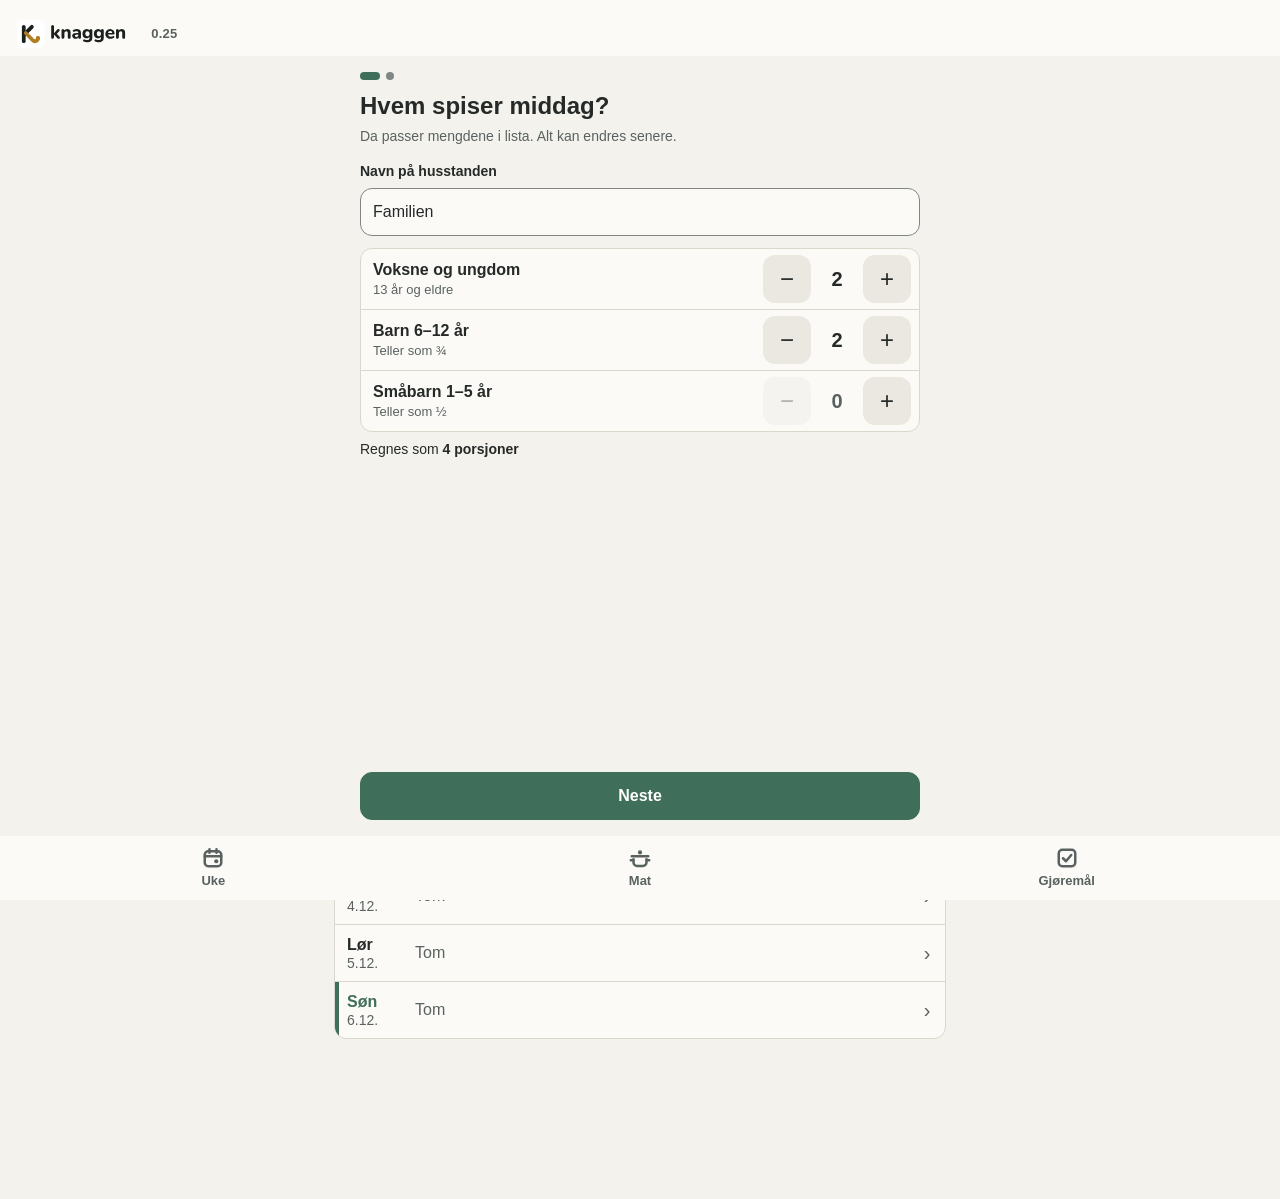
==== commit cae0df51: "Knaggen 0.25.0 Startpakke v2 (app 4802eab)" ====
--- a/index.html
+++ b/index.html
@@ -27,11 +27,11 @@
   <link rel="manifest" href="manifest.webmanifest">
   <script>/* v0.18.2: tema per enhet før CSS-en tegnes */try{var t=JSON.parse(localStorage.getItem("knaggen:tema")||"null");if(t==="lys"||t==="mork")document.documentElement.setAttribute("data-tema",t)}catch(e){}</script>
   <script>/* 0.18.13: aksentfarge per enhet før CSS-en tegnes (salvie = standard, ingen attributt) */try{var a=JSON.parse(localStorage.getItem("knaggen:aksent")||"null");if(["messing","rav","fjord","lyng","rust","mose"].indexOf(a)>=0)document.documentElement.setAttribute("data-aksent",a)}catch(e){}</script>
-  <link rel="stylesheet" href="palett.css?v=0.24.0">
-  <link rel="stylesheet" href="style.css?v=0.24.0">
-  <link rel="stylesheet" href="aksent-app.css?v=0.24.0">
-  <link rel="stylesheet" href="kjokken.css?v=0.24.0">
-  <link rel="stylesheet" href="mat.css?v=0.24.0">
+  <link rel="stylesheet" href="palett.css?v=0.25.0">
+  <link rel="stylesheet" href="style.css?v=0.25.0">
+  <link rel="stylesheet" href="aksent-app.css?v=0.25.0">
+  <link rel="stylesheet" href="kjokken.css?v=0.25.0">
+  <link rel="stylesheet" href="mat.css?v=0.25.0">
 </head>
 <body>
   <header class="topbar">
@@ -50,15 +50,15 @@
        den vises. Innholdet kan ikke ligge synlig eller trykkbart under toasten; bunnpolstring lar alt rulles fram over båndet. -->
   <div id="toast-dock" class="toast-dock" aria-hidden="true"></div>
   <div id="toast" class="toast" role="status" aria-live="polite"></div>
-  <script src="firebase-config.js?v=0.24.0"></script>
-  <script src="seed.js?v=0.24.0"></script>
-  <script src="library.js?v=0.24.0"></script>
-  <script src="units.js?v=0.24.0"></script>
-  <script src="delelinje.js?v=0.24.0"></script>
-  <script src="vaersetning.js?v=0.24.0"></script>
-  <script type="module" src="sync.js?v=0.24.0"></script>
-  <script src="scale.js?v=0.24.0"></script>
-  <script src="kjokken.js?v=0.24.0"></script>
-  <script src="hjemme5.js?v=0.24.0"></script>
-  <script type="module" src="app.js?v=0.24.0"></script></body>
+  <script src="firebase-config.js?v=0.25.0"></script>
+  <script src="seed.js?v=0.25.0"></script>
+  <script src="library.js?v=0.25.0"></script>
+  <script src="units.js?v=0.25.0"></script>
+  <script src="delelinje.js?v=0.25.0"></script>
+  <script src="vaersetning.js?v=0.25.0"></script>
+  <script type="module" src="sync.js?v=0.25.0"></script>
+  <script src="scale.js?v=0.25.0"></script>
+  <script src="kjokken.js?v=0.25.0"></script>
+  <script src="hjemme5.js?v=0.25.0"></script>
+  <script type="module" src="app.js?v=0.25.0"></script></body>
 </html>
--- a/style.css
+++ b/style.css
@@ -1605,3 +1605,31 @@
 .overlay.kal-por-ov { z-index: 2500; }
 
 .kj [data-testid="k-kal-forslag"] { font-size: 1.125rem; }
+
+/* 0.25.0 Startpakke v2: første oppsett (husstand → velg retter) og kalenderforslaget på Nå */
+.v5 .sp-folk .hs-people { margin: 12px 0 0; }
+.v5 .sp-folk .hs-sum { margin: 8px 0 0; }
+.sp-antall { margin: 4px 0; font-size: var(--fs-14); font-weight: 600; color: var(--muted); }
+.sp-retter { list-style: none; margin: 0 0 8px; padding: 0; background: var(--card); border: 1px solid var(--line); border-radius: var(--radius); }
+.sp-retter li + li { border-top: 1px solid var(--line); }
+.sp-rett { display: flex; align-items: center; gap: 12px; width: 100%; box-sizing: border-box; min-height: var(--tap); padding: 6px 12px; border: 0; background: none; color: var(--ink); font: inherit; text-align: left; cursor: pointer; }
+.sp-rett .t { flex: 1; min-width: 0; display: flex; align-items: baseline; gap: 8px; }
+.sp-rett .t b { flex: 1; min-width: 0; font-weight: 600; font-size: var(--fs-16); line-height: 1.25; }
+.sp-rett .t small { flex: none; color: var(--muted); font-size: var(--fs-13, 0.8125rem); font-weight: 500; white-space: nowrap; }
+.sp-merke { flex: none; width: 24px; height: 24px; box-sizing: border-box; border: 2px solid var(--line-strong); border-radius: var(--radius-s); background: var(--card); display: grid; place-items: center; color: var(--brand-ink); font-size: var(--fs-16); font-weight: 800; line-height: 1; }
+.sp-rett.on .sp-merke { background: var(--brand); border-color: var(--brand); }
+.sp-rett:focus-visible { outline: 3px solid var(--brand); outline-offset: -3px; border-radius: var(--radius); }
+.v5[data-steg="husstand"], .v5[data-steg="retter"] { overflow: hidden; }
+.v5[data-steg="husstand"] .v5-in, .v5[data-steg="retter"] .v5-in { min-height: 0; overflow: auto; }
+.v5[data-steg="husstand"] .v5-acts, .v5[data-steg="retter"] .v5-acts { flex: none; padding-top: 8px; }
+.v5-acts .btn[disabled] { opacity: .5; cursor: default; }
+.sp-kal { background: var(--card); border: 1px solid var(--line); border-radius: var(--radius); padding: 14px 16px; margin: 4px 0 16px; }
+.sp-kal-t { margin: 0 0 4px; font-size: var(--fs-18); font-weight: 700; }
+.sp-kal-m { margin: 0 0 12px; font-size: var(--fs-14); color: var(--muted); }
+.sp-kal-acts { display: flex; gap: 8px; }
+.sp-kal-acts .btn { flex: 1; min-height: var(--tap); padding: 0 14px; box-sizing: border-box; display: inline-flex; align-items: center; justify-content: center; white-space: nowrap; }
+/* dagsarket i Uke: «Nytt forslag» */
+.day-sheet .day-nytt { margin-top: 8px; min-height: var(--tap); }
+
+/* 0.25.0 (Sigurd): «Koble til» i toppen skjules til første oppsett er ferdig (hjemme5.js setter .sp-uferdig) */
+.sp-uferdig .sync-link.none { display: none; }
--- a/kjokken.css
+++ b/kjokken.css
@@ -333,7 +333,11 @@
 .na-cb:first-child { border-top: 0; }
 .na-cb input { width: 22px; height: 22px; accent-color: var(--brand); margin: 0; }
 .na-cb input:checked + span { text-decoration: line-through; color: var(--muted); }
-.na-all { display: flex; align-items: center; gap: 8px; padding: 11px 0; border-top: 1px solid var(--line); color: var(--ink); text-decoration: none; }
+.na-kjop-lbl { margin: 0; padding: 8px 0 2px; font-size: .78rem; font-weight: 600; color: var(--muted); }   /* 0.24.2b */
+.na-kjop-skille { margin-top: 6px; border-top: 1px solid var(--line); padding-top: 10px; }
+.na-kjop-lbl + .na-cb { border-top: 0; }
+.kj .na-card .na-kjop-mer, .na-kjop-mer { display: flex; align-items: center; width: 100%; min-height: 48px; box-sizing: border-box; margin: 0; padding: 0; border: 0; border-top: 1px solid var(--line); background: none; font: inherit; font-weight: 600; color: var(--k-brand, var(--brand)); text-align: left; cursor: pointer; }
+.na-all { display: flex; align-items: center; gap: 8px; padding: 11px 0; min-height: 48px; box-sizing: border-box; border-top: 1px solid var(--line); color: var(--ink); text-decoration: none; }   /* 0.24.2: trykkflate ≥ 48 px */
 .na-all span { margin-left: auto; color: var(--muted); } .na-all i { font-style: normal; color: var(--muted); }
 .na-short { display: grid; grid-template-columns: repeat(3, 1fr); gap: 8px; margin-top: 16px; }
 .na-short a { display: flex; flex-direction: column; gap: 2px; padding: 10px 12px; background: var(--card); border: 1px solid var(--line); border-radius: var(--radius, 12px); color: var(--ink); text-decoration: none; }
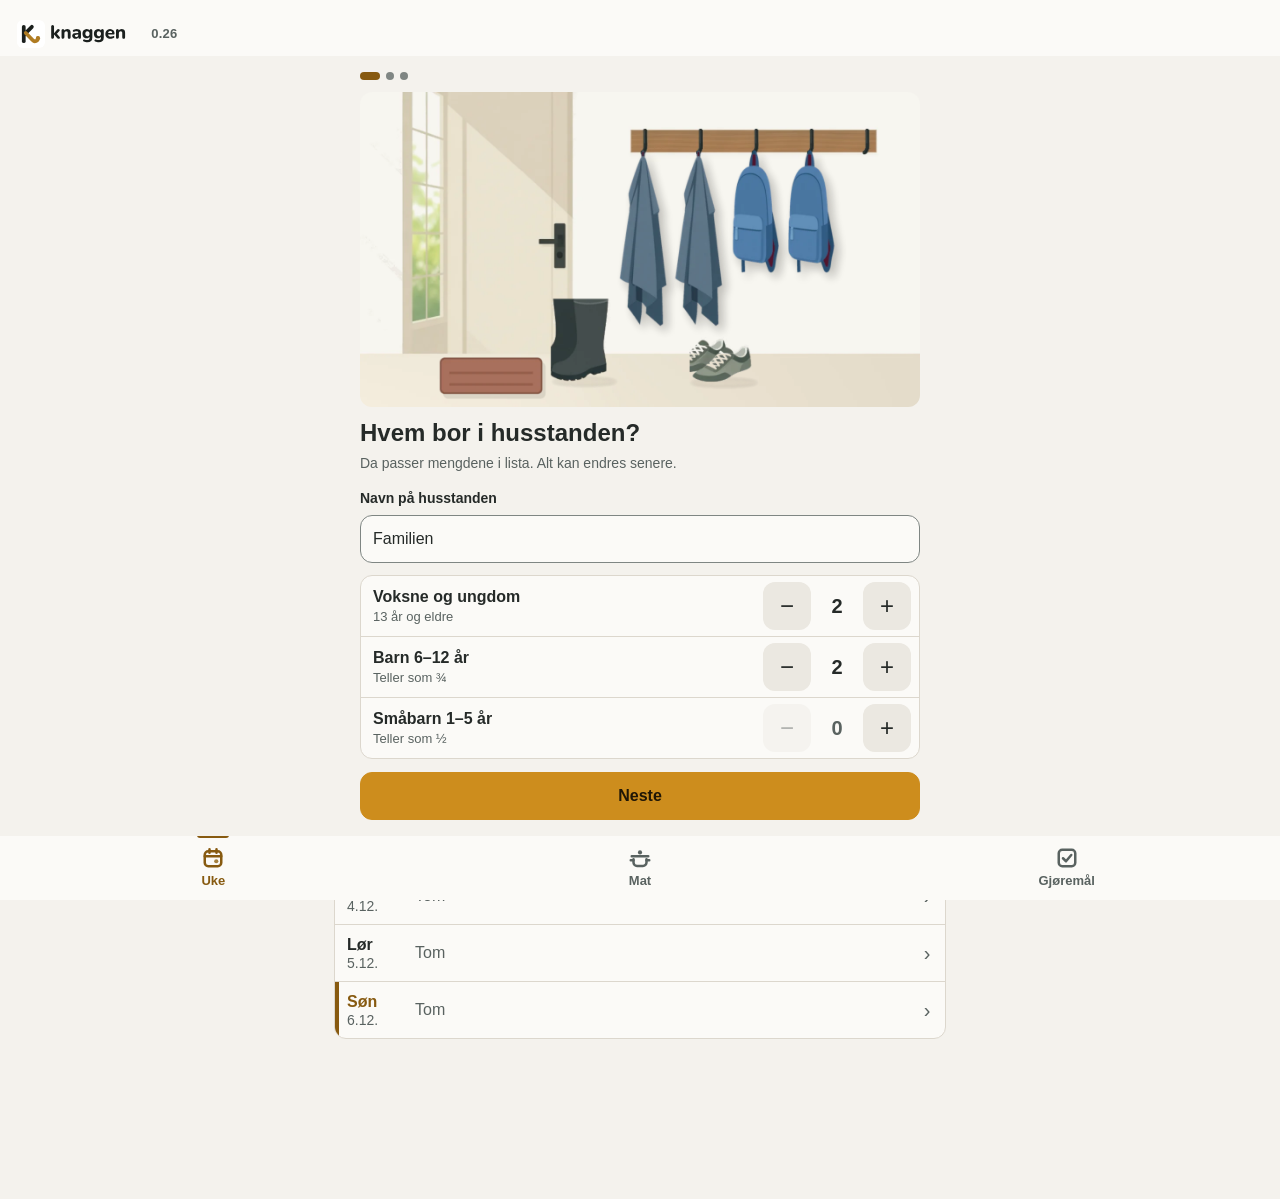
==== commit f564c3dd: "Knaggen 0.26.0 retning v3 (app e9aeaed)" ====
--- a/index.html
+++ b/index.html
@@ -27,11 +27,11 @@
   <link rel="manifest" href="manifest.webmanifest">
   <script>/* v0.18.2: tema per enhet før CSS-en tegnes */try{var t=JSON.parse(localStorage.getItem("knaggen:tema")||"null");if(t==="lys"||t==="mork")document.documentElement.setAttribute("data-tema",t)}catch(e){}</script>
   <script>/* 0.18.13: aksentfarge per enhet før CSS-en tegnes (salvie = standard, ingen attributt) */try{var a=JSON.parse(localStorage.getItem("knaggen:aksent")||"null");if(["messing","rav","fjord","lyng","rust","mose"].indexOf(a)>=0)document.documentElement.setAttribute("data-aksent",a)}catch(e){}</script>
-  <link rel="stylesheet" href="palett.css?v=0.25.0">
-  <link rel="stylesheet" href="style.css?v=0.25.0">
-  <link rel="stylesheet" href="aksent-app.css?v=0.25.0">
-  <link rel="stylesheet" href="kjokken.css?v=0.25.0">
-  <link rel="stylesheet" href="mat.css?v=0.25.0">
+  <link rel="stylesheet" href="palett.css?v=0.26.0">
+  <link rel="stylesheet" href="style.css?v=0.26.0">
+  <link rel="stylesheet" href="aksent-app.css?v=0.26.0">
+  <link rel="stylesheet" href="kjokken.css?v=0.26.0">
+  <link rel="stylesheet" href="mat.css?v=0.26.0">
 </head>
 <body>
   <header class="topbar">
@@ -50,15 +50,17 @@
        den vises. Innholdet kan ikke ligge synlig eller trykkbart under toasten; bunnpolstring lar alt rulles fram over båndet. -->
   <div id="toast-dock" class="toast-dock" aria-hidden="true"></div>
   <div id="toast" class="toast" role="status" aria-live="polite"></div>
-  <script src="firebase-config.js?v=0.25.0"></script>
-  <script src="seed.js?v=0.25.0"></script>
-  <script src="library.js?v=0.25.0"></script>
-  <script src="units.js?v=0.25.0"></script>
-  <script src="delelinje.js?v=0.25.0"></script>
-  <script src="vaersetning.js?v=0.25.0"></script>
-  <script type="module" src="sync.js?v=0.25.0"></script>
-  <script src="scale.js?v=0.25.0"></script>
-  <script src="kjokken.js?v=0.25.0"></script>
-  <script src="hjemme5.js?v=0.25.0"></script>
-  <script type="module" src="app.js?v=0.25.0"></script></body>
+  <script src="firebase-config.js?v=0.26.0"></script>
+  <script src="seed.js?v=0.26.0"></script>
+  <script src="library.js?v=0.26.0"></script>
+  <script src="units.js?v=0.26.0"></script>
+  <script src="delelinje.js?v=0.26.0"></script>
+  <script src="vaersetning.js?v=0.26.0"></script>
+  <script type="module" src="sync.js?v=0.26.0"></script>
+  <script src="scale.js?v=0.26.0"></script>
+  <script src="kjokken.js?v=0.26.0"></script>
+  <script src="husstand.js?v=0.26.0"></script>
+  <script src="gang.js?v=0.26.0"></script>
+  <script src="hjemme5.js?v=0.26.0"></script>
+  <script type="module" src="app.js?v=0.26.0"></script></body>
 </html>
--- a/style.css
+++ b/style.css
@@ -136,7 +136,7 @@
   font: inherit; font-weight: 600; text-decoration: none; cursor: pointer;
   -webkit-tap-highlight-color: transparent;
 }
-.btn.primary { background: var(--brand); border-color: var(--brand); color: var(--brand-ink); }
+.btn.primary { background: var(--knapp); border-color: var(--knapp); color: var(--knapp-ink); }   /* 0.26.0: --knapp (lys standard: #CD8D1D), ellers = --brand */
 .btn.danger { color: var(--danger); border-color: var(--danger); }
 .btn:active { transform: translateY(1px); }
 .icon-btn {
@@ -435,7 +435,7 @@
 .swapping .day.swap-target { border-color: var(--line-strong); }
 .swapping .day.swap-from { border: 2px dashed var(--brand); background: var(--brand-soft); padding: 9px 11px; }
 .swapping .day.swap-from select { border-color: var(--brand); } /* v0.6: feltkanten ≥ 3:1 også mot den tonede flata */
-.swap-btn.swap-to { background: var(--brand); border-color: var(--brand); color: var(--brand-ink); }
+.swap-btn.swap-to { background: var(--knapp); border-color: var(--knapp); color: var(--knapp-ink); }
 .swap-btn.is-from { border-color: var(--brand); color: var(--brand); }
 .swap-bar {
   position: sticky; bottom: calc(var(--nav-h) + env(safe-area-inset-bottom, 0px) + 8px); z-index: 4;
@@ -588,7 +588,7 @@
 .fv-chips { display: flex; flex-wrap: wrap; gap: 6px; }
 .fv-chip { min-height: var(--tap); padding: 0 12px; border: 1px solid var(--line-strong); border-radius: var(--pill); background: var(--card); color: var(--ink); font: inherit; font-size: var(--fs-14); font-weight: 600; cursor: pointer; position: relative; }
 .fv-chip::after { content: ""; position: absolute; inset: -2px 0; } /* treffflate 44 px */
-.fv-chip.on { background: var(--brand); border-color: var(--brand); color: var(--brand-ink); }
+.fv-chip.on { background: var(--knapp); border-color: var(--knapp); color: var(--knapp-ink); }
 .fv-chip.on::before { content: "✓ "; }
 .fv-editor .seg { grid-template-columns: repeat(2, 1fr); margin: 0; }
 .fv-editor .seg button.on { box-shadow: inset 0 -3px 0 var(--brand); }
@@ -1012,7 +1012,7 @@
 .fv-new-chips { display: flex; flex-wrap: wrap; gap: 6px; }
 .fv-new-chips .chip { min-height: var(--tap); padding: 0 12px; border: 1px solid var(--line-strong); border-radius: var(--pill); background: var(--card); color: var(--ink); font: inherit; font-size: var(--fs-14); font-weight: 600; cursor: pointer; position: relative; }
 .fv-new-chips .chip::after { content: ""; position: absolute; inset: -2px 0; }
-.fv-new-chips .chip.on { background: var(--brand); border-color: var(--brand); color: var(--brand-ink); }
+.fv-new-chips .chip.on { background: var(--knapp); border-color: var(--knapp); color: var(--knapp-ink); }
 /* v0.9: uten fanelinje (Bli med, Koble til, flyttesiden) ligger toastbåndet helt nederst */
 body.v9-notabs .toast-dock { bottom: calc(env(safe-area-inset-bottom, 0px) + var(--dock-lift, 0px)); }
 
@@ -1326,7 +1326,7 @@
 .k17-seg button { flex:1; min-height:var(--tap); border:0; border-radius:var(--radius-s); background:none; color:var(--ink); font:inherit; font-weight:600; font-size: var(--fs-16); }
 .k17-seg button.on { background:var(--card); box-shadow:0 0 0 1px var(--line-strong); }
 .k17-btn { min-height:48px; border-radius: var(--radius); border:1px solid var(--line-strong); background:none; color:var(--ink); font:inherit; font-weight:600; font-size: var(--fs-16); padding:0 16px; }
-.k17-btn.pri { background:var(--brand); color:var(--brand-ink); border-color:var(--brand); }
+.k17-btn.pri { background:var(--knapp); color:var(--knapp-ink); border-color:var(--knapp); }
 .k17-btn.dng { background:var(--danger-fill); color:var(--on-danger); border-color:var(--danger-fill); }
 .k17-btn.txt { border-color:transparent; color:var(--danger); }
 .k17-btn.full { width:100%; }
@@ -1591,7 +1591,7 @@
   border-radius: var(--radius); font: inherit; font-weight: 600;
   display: inline-flex; align-items: center; justify-content: center;
 }
-.kal-forslag-acts .btn.primary { grid-column: 1 / -1; background: var(--brand); border-color: var(--brand); color: var(--brand-ink); }
+.kal-forslag-acts .btn.primary { grid-column: 1 / -1; background: var(--knapp); border-color: var(--knapp); color: var(--knapp-ink); }
 .kj .kal-forslag { color: var(--ink); }
 .kj .kal-forslag-acts .btn { background: var(--card); border: 1px solid var(--line-strong); color: var(--ink); padding: 0 18px; min-height: var(--tap); height: var(--tap); }
 .kj .kal-forslag-acts .btn.primary { background: var(--brand); border-color: var(--brand); color: var(--brand-ink); }
@@ -1633,3 +1633,67 @@
 
 /* 0.25.0 (Sigurd): «Koble til» i toppen skjules til første oppsett er ferdig (hjemme5.js setter .sp-uferdig) */
 .sp-uferdig .sync-link.none { display: none; }
+
+/* ===== 0.26.0 (merkevare/retning-v3): aksent i lys modus =====
+ * Knapp (fyll) #CD8D1D med tekst #1F1606 (6,31:1). Knappegult er bare 2,53:1 mot bakgrunnen #f4f2ed, så alt som er tekst, strek
+ * eller ikon på bakgrunnen (lenker, valgt fane og streken over den, prikkene i oppsettet, «i dag»-nålen, fokusring, avkrysning)
+ * bruker tekstvarianten #875A10 (5,36:1 mot #f4f2ed, 5,75:1 mot #fbfaf7; hvit på #875A10 6,0:1).
+ * Gjelder bare standardaksenten (ingen data-aksent) i lys modus. Mørk modus og de andre aksentene er uendret (--knapp = --brand). */
+:root { --knapp: var(--brand); --knapp-ink: var(--brand-ink); }
+.kj { --knapp: var(--brand); --knapp-ink: var(--brand-ink); }   /* kjøkkenskjermen har egne farger (uendret) */
+@media (prefers-color-scheme: light) {
+  :root:not([data-tema="mork"]):not([data-aksent]) {
+    --brand: #875a10; --brand-ink: #ffffff; --knapp: #cd8d1d; --knapp-ink: #1f1606;
+    --brand-soft: #f3eadb; --brand-soft-line: #dcc69f; --inv-brand: #e2b35e; --inv-brand-ink: #1f1606; --tone-top: #eeebe3; --tone-top: #eeebe3;
+  }
+}
+:root[data-tema="lys"]:not([data-aksent]) {
+  --brand: #875a10; --brand-ink: #ffffff; --knapp: #cd8d1d; --knapp-ink: #1f1606;
+  --brand-soft: #f3eadb; --brand-soft-line: #dcc69f; --inv-brand: #e2b35e; --inv-brand-ink: #1f1606; --tone-top: #eeebe3;
+}
+
+/* ===== 0.26.0: «Hvem bor i husstanden?», faste varer og gang-illustrasjonen ===== */
+/* Gangen: lag fra KnaggenGang.lag (gang.js, skalert etter husstanden; kroken kan byttes). Uten krok = den faste gangen
+ * (bilder/gang-lys|mork.webp). Lagene ligger oppå hverandre i et 16:9-lerret (1280×720 hos Mons); --dx-lys/--dx-mork (eller --dx)
+ * flytter et hengende lag sidelengs til sin knagg (prosent av bredden). */
+:root { --gang-lys: url("bilder/gang-lys.webp"); --gang-mork: url("bilder/gang-mork.webp"); }
+.gang { position: relative; width: 100%; aspect-ratio: 16 / 9; margin: 12px auto 4px; border-radius: var(--radius); overflow: hidden; }
+.gang.liten { width: 70%; }
+.gang-lag { position: absolute; inset: 0; pointer-events: none; background: var(--gang-mork) center / 100% 100% no-repeat; transform: translateX(var(--dx-mork, var(--dx, 0%))); }
+@media (prefers-color-scheme: light) { :root:not([data-tema="mork"]) .gang-lag { background-image: var(--gang-lys); transform: translateX(var(--dx-lys, var(--dx, 0%))); } }
+:root[data-tema="lys"] .gang-lag { background-image: var(--gang-lys); transform: translateX(var(--dx-lys, var(--dx, 0%))); }
+/* 0.26.0 (Sigurd 17.11): gangen vises bare i oppsettet, aldri der plassen er knapp: lave skjermer (liggende telefon, delt skjerm). */
+@media (max-height: 639.98px) { .gang { display: none; } }   /* README: skjult når skjermen er lavere enn 640 px (vises ved 640) */
+.hs3-lenker { display: flex; flex-wrap: wrap; gap: 0 24px; margin: 4px 0 0; }
+.hs3-lenker + .hs3-lenker { margin-top: 0; }
+.hs3-fjern { margin-top: 12px; }   /* 0.26.0: «Fjern navn» (arket fra Husstand) */
+.hs3-lenke.hs3-fjern-navn { color: var(--danger); }
+/* 0.26.0: bekreftelsen («Fjern navn») og toasten over oppsettet/arket (.v5 30, .v5-ark 60) */
+body.v5-open .ask-overlay { z-index: 70; }
+body.v5-ark-open .toast, body.v5-ark-open .toast-dock { z-index: 75; }
+.hs3-lenke { display: inline-flex; align-items: center; min-height: var(--tap); color: var(--brand); font-weight: 600; text-decoration: underline; text-underline-offset: 3px; text-decoration-thickness: 1.5px; white-space: nowrap; }
+.hs3-rediger { margin: 4px 0 0; }
+.hs3-folk, .hs3-dyr, .fv3-liste { list-style: none; margin: 12px 0 0; padding: 0; }
+.hs3-p { display: flex; align-items: center; gap: 8px; margin: 0 0 8px; }
+.v5 input.hs3-navn { flex: 1; min-width: 0; min-height: var(--tap); box-sizing: border-box; padding: 10px 12px; font: inherit; font-size: var(--fs-16); color: var(--ink); background: var(--card); border: 1px solid var(--line-strong); border-radius: var(--radius); }
+.hs3-alder { flex: none; display: flex; align-items: center; gap: 4px; color: var(--muted); font-size: var(--fs-14); }
+.v5 .hs3-alder input { width: 3.25em; min-height: var(--tap); box-sizing: border-box; padding: 10px 6px; text-align: center; font: inherit; font-size: var(--fs-16); color: var(--ink); background: var(--card); border: 1px solid var(--line-strong); border-radius: var(--radius); }
+.hs3-alder input::placeholder { color: var(--muted); opacity: 1; }
+/* voksen uten alder: «Voksen» som rolig tekst (som i skissen); feltet får kant når det er i bruk */
+.v5 .hs3-p.voksen .hs3-alder input { width: 5.25em; border-color: transparent; background: none; text-align: right; }
+.v5 .hs3-p.voksen .hs3-alder input:focus { border-color: var(--line-strong); background: var(--card); text-align: center; }
+.hs3-p.voksen .hs3-alder span { visibility: hidden; }
+.hs3-x { flex: none; width: var(--tap); height: var(--tap); border-color: transparent; background: var(--card-2); font-size: var(--fs-18); line-height: 1; }
+.hs3-dyr li, .fv3-liste li { display: flex; align-items: center; gap: 8px; min-height: var(--tap); margin: 0 0 8px; }
+.hs3-dyr li b, .fv3-liste li .t { flex: 1; min-width: 0; }
+.fv3-liste li .t b { font-weight: 700; }
+.fv3-liste li .t .m { margin-left: 4px; color: var(--muted); font-weight: 500; }
+.hs3-sporr { margin: 8px 0 0; }
+.hs3-sporr .hint { margin: 0 0 8px; }
+.hs3-sporr-b { display: grid; grid-template-columns: repeat(3, 1fr); gap: 8px; }
+.hs3-sporr-b .btn { min-height: var(--tap); }
+.fv3-head { display: flex; align-items: center; justify-content: space-between; gap: 12px; }
+.fv3-head h2 { margin-bottom: 4px; }
+.v5[data-steg="faste"] { overflow: hidden; }
+.v5[data-steg="faste"] .v5-in { min-height: 0; overflow: auto; }
+.v5[data-steg="faste"] .v5-acts { flex: none; padding-top: 8px; }
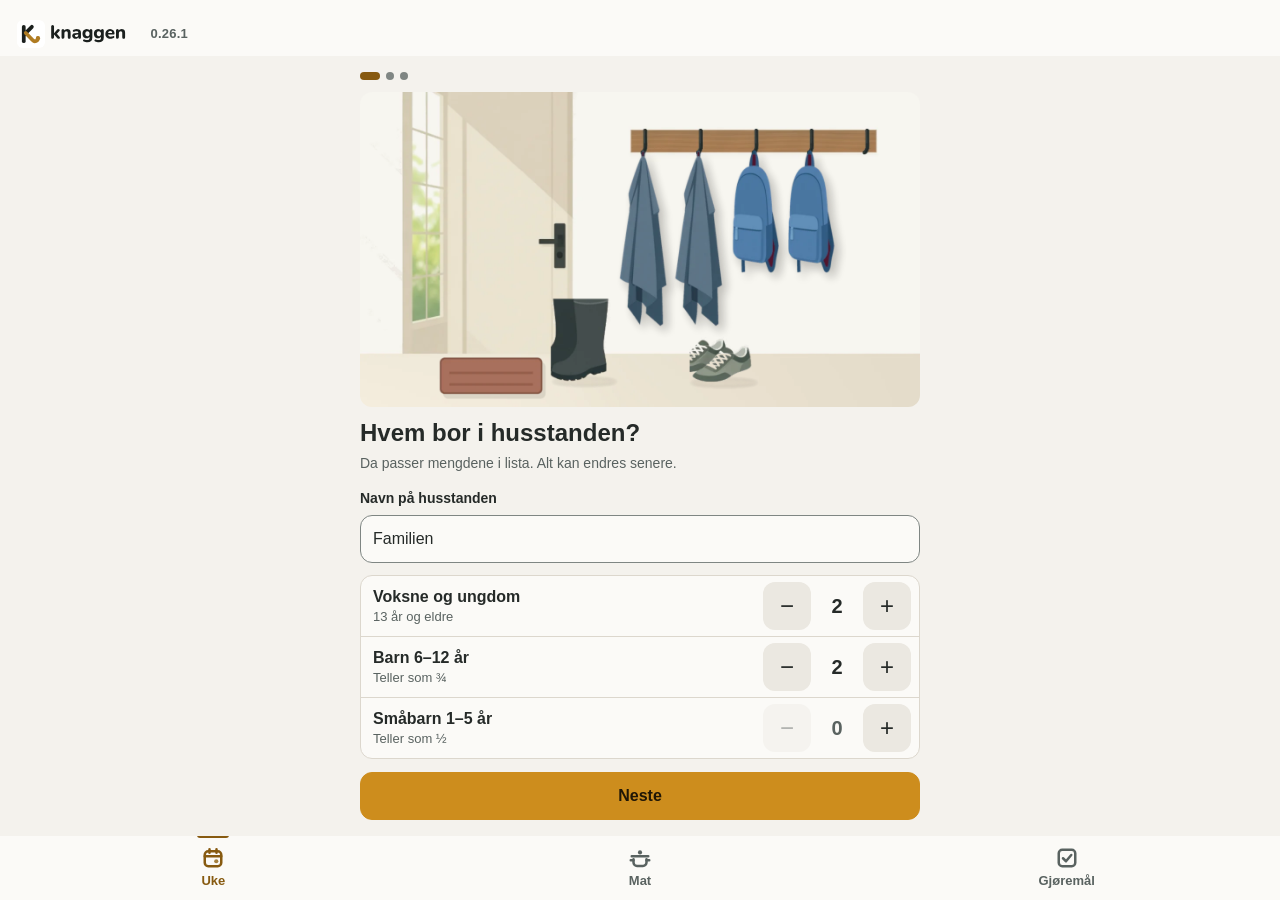
==== commit b3be3691: "Knaggen 0.26.1 (app 597e3ef): porsjoner alltid opp minst 2, aksent på Nå, innlogging uten husstand, " ====
--- a/index.html
+++ b/index.html
@@ -27,11 +27,11 @@
   <link rel="manifest" href="manifest.webmanifest">
   <script>/* v0.18.2: tema per enhet før CSS-en tegnes */try{var t=JSON.parse(localStorage.getItem("knaggen:tema")||"null");if(t==="lys"||t==="mork")document.documentElement.setAttribute("data-tema",t)}catch(e){}</script>
   <script>/* 0.18.13: aksentfarge per enhet før CSS-en tegnes (salvie = standard, ingen attributt) */try{var a=JSON.parse(localStorage.getItem("knaggen:aksent")||"null");if(["messing","rav","fjord","lyng","rust","mose"].indexOf(a)>=0)document.documentElement.setAttribute("data-aksent",a)}catch(e){}</script>
-  <link rel="stylesheet" href="palett.css?v=0.26.0">
-  <link rel="stylesheet" href="style.css?v=0.26.0">
-  <link rel="stylesheet" href="aksent-app.css?v=0.26.0">
-  <link rel="stylesheet" href="kjokken.css?v=0.26.0">
-  <link rel="stylesheet" href="mat.css?v=0.26.0">
+  <link rel="stylesheet" href="palett.css?v=0.26.1">
+  <link rel="stylesheet" href="style.css?v=0.26.1">
+  <link rel="stylesheet" href="aksent-app.css?v=0.26.1">
+  <link rel="stylesheet" href="kjokken.css?v=0.26.1">
+  <link rel="stylesheet" href="mat.css?v=0.26.1">
 </head>
 <body>
   <header class="topbar">
@@ -50,17 +50,17 @@
        den vises. Innholdet kan ikke ligge synlig eller trykkbart under toasten; bunnpolstring lar alt rulles fram over båndet. -->
   <div id="toast-dock" class="toast-dock" aria-hidden="true"></div>
   <div id="toast" class="toast" role="status" aria-live="polite"></div>
-  <script src="firebase-config.js?v=0.26.0"></script>
-  <script src="seed.js?v=0.26.0"></script>
-  <script src="library.js?v=0.26.0"></script>
-  <script src="units.js?v=0.26.0"></script>
-  <script src="delelinje.js?v=0.26.0"></script>
-  <script src="vaersetning.js?v=0.26.0"></script>
-  <script type="module" src="sync.js?v=0.26.0"></script>
-  <script src="scale.js?v=0.26.0"></script>
-  <script src="kjokken.js?v=0.26.0"></script>
-  <script src="husstand.js?v=0.26.0"></script>
-  <script src="gang.js?v=0.26.0"></script>
-  <script src="hjemme5.js?v=0.26.0"></script>
-  <script type="module" src="app.js?v=0.26.0"></script></body>
+  <script src="firebase-config.js?v=0.26.1"></script>
+  <script src="seed.js?v=0.26.1"></script>
+  <script src="library.js?v=0.26.1"></script>
+  <script src="units.js?v=0.26.1"></script>
+  <script src="delelinje.js?v=0.26.1"></script>
+  <script src="vaersetning.js?v=0.26.1"></script>
+  <script type="module" src="sync.js?v=0.26.1"></script>
+  <script src="scale.js?v=0.26.1"></script>
+  <script src="kjokken.js?v=0.26.1"></script>
+  <script src="husstand.js?v=0.26.1"></script>
+  <script src="gang.js?v=0.26.1"></script>
+  <script src="hjemme5.js?v=0.26.1"></script>
+  <script type="module" src="app.js?v=0.26.1"></script></body>
 </html>
--- a/style.css
+++ b/style.css
@@ -1651,6 +1651,22 @@
   --brand: #875a10; --brand-ink: #ffffff; --knapp: #cd8d1d; --knapp-ink: #1f1606;
   --brand-soft: #f3eadb; --brand-soft-line: #dcc69f; --inv-brand: #e2b35e; --inv-brand-ink: #1f1606; --tone-top: #eeebe3;
 }
+/* 0.26.1 (Sigurd 18.11): ALLE primærknapper på «Nå» har aksenten i lys modus (#CD8D1D med #1F1606), som resten av appen:
+ * «Kom i gang» (Sett opp hjemmet), «Bruk som middag» (kalenderforslaget), «Koble til kalender» og alle andre .btn.primary.
+ *  - Telefon: Nå (.kj.k-na) følger appens tema.
+ *  - Nettbrett/PC: kjøkkenskjermen (.kj uten .k-na) når skjermen er lys (data-skjerm="lys", dagfasen) OG appen er lys.
+ * .kj holder ellers --knapp = --brand. Sekundærknapper og Hjemme/Borte er uendret. Mørk modus, kveld/natt på kjøkkenskjermen og de
+ * andre aksentene: --knapp = --brand som før (ingen regel her). */
+@media (prefers-color-scheme: light) {
+  :root:not([data-tema="mork"]):not([data-aksent]) .kj.k-na,
+  :root:not([data-tema="mork"]):not([data-aksent]) .kj[data-skjerm="lys"] { --knapp: #cd8d1d; --knapp-ink: #1f1606; }
+  :root:not([data-tema="mork"]):not([data-aksent]) .kj.k-na .kal-forslag-acts .btn.primary,
+  :root:not([data-tema="mork"]):not([data-aksent]) .kj[data-skjerm="lys"] .kal-forslag-acts .btn.primary { background: var(--knapp); border-color: var(--knapp); color: var(--knapp-ink); }
+}
+:root[data-tema="lys"]:not([data-aksent]) .kj.k-na,
+:root[data-tema="lys"]:not([data-aksent]) .kj[data-skjerm="lys"] { --knapp: #cd8d1d; --knapp-ink: #1f1606; }
+:root[data-tema="lys"]:not([data-aksent]) .kj.k-na .kal-forslag-acts .btn.primary,
+:root[data-tema="lys"]:not([data-aksent]) .kj[data-skjerm="lys"] .kal-forslag-acts .btn.primary { background: var(--knapp); border-color: var(--knapp); color: var(--knapp-ink); }
 
 /* ===== 0.26.0: «Hvem bor i husstanden?», faste varer og gang-illustrasjonen ===== */
 /* Gangen: lag fra KnaggenGang.lag (gang.js, skalert etter husstanden; kroken kan byttes). Uten krok = den faste gangen
--- a/kjokken.css
+++ b/kjokken.css
@@ -422,7 +422,7 @@
 @media (prefers-color-scheme: light) { html:not([data-tema="mork"]) .kj.k-na .k-aks .k-ak { background: var(--sw-lys); color: var(--kj-ak-pa-lys); } }
 html[data-tema="lys"] .kj.k-na .k-aks .k-ak { background: var(--sw-lys); color: var(--kj-ak-pa-lys); }
 /* 0.18.13: «Nå» uten middag i dag – tydelig knapp til å legge inn første rett / velge middag */
-.kj.k-na .na-din-knapp { display: flex; align-items: center; justify-content: center; min-height: var(--tap, 48px); margin: 6px 0 0; padding: 0 14px; border-radius: var(--radius, 12px); background: var(--brand); color: var(--brand-ink); font-weight: 650; text-decoration: none; }
+.kj.k-na .na-din-knapp { display: flex; align-items: center; justify-content: center; min-height: var(--tap, 48px); margin: 6px 0 0; padding: 0 14px; border-radius: var(--radius, 12px); background: var(--knapp, var(--brand)); color: var(--knapp-ink, var(--brand-ink));   /* 0.26.1: primærknapp på Nå – aksenten i lys (--knapp), ellers = --brand */ font-weight: 650; text-decoration: none; }
 .kj.k-na .na-din-knapp i { font-style: normal; }
 
 /* 0.18.13 (D): «venter på posisjon» – rolig linje, ingen hopp når posisjonen er funnet */
@@ -454,3 +454,7 @@
 @keyframes na-inn-h { from { transform: translateX(24px); opacity: .4; } to { transform: none; opacity: 1; } }
 @keyframes na-inn-v { from { transform: translateX(-24px); opacity: .4; } to { transform: none; opacity: 1; } }
 @media (prefers-reduced-motion: reduce) { .kj.k-na .na-inn-h, .kj.k-na .na-inn-v { animation: none; } }
+/* 0.26.1: «Se oppskriften hos …» i matlagingen (åpner i ny fane) */
+.kj .k-kilde { display: block; margin-top: 14px; font-size: var(--fs-16, 16px); font-weight: 600; color: var(--brand); text-decoration: underline; text-underline-offset: 3px; }
+.kj .k-ctop .k-kilde { margin-top: 6px; }
+.kj .k-step .t .k-kilde { font-size: clamp(16px, 4.4vw, 20px); }
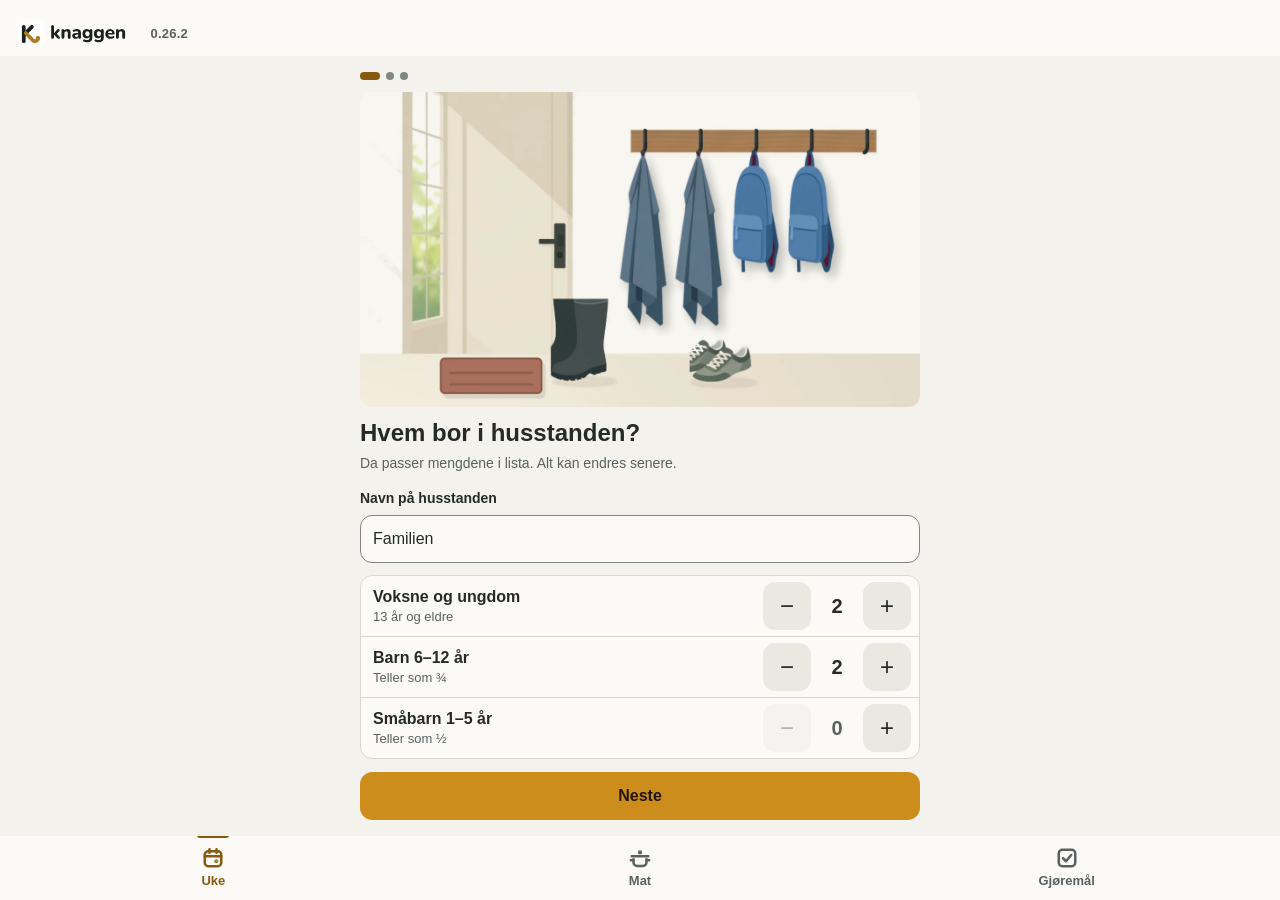
==== commit c1840734: "Knaggen 0.26.2 (app 1229bfa): «Neste ›» i aksent, parse.js-steg (HowToTip/seksjonsnavn), favicon og " ====
--- a/index.html
+++ b/index.html
@@ -27,11 +27,11 @@
   <link rel="manifest" href="manifest.webmanifest">
   <script>/* v0.18.2: tema per enhet før CSS-en tegnes */try{var t=JSON.parse(localStorage.getItem("knaggen:tema")||"null");if(t==="lys"||t==="mork")document.documentElement.setAttribute("data-tema",t)}catch(e){}</script>
   <script>/* 0.18.13: aksentfarge per enhet før CSS-en tegnes (salvie = standard, ingen attributt) */try{var a=JSON.parse(localStorage.getItem("knaggen:aksent")||"null");if(["messing","rav","fjord","lyng","rust","mose"].indexOf(a)>=0)document.documentElement.setAttribute("data-aksent",a)}catch(e){}</script>
-  <link rel="stylesheet" href="palett.css?v=0.26.1">
-  <link rel="stylesheet" href="style.css?v=0.26.1">
-  <link rel="stylesheet" href="aksent-app.css?v=0.26.1">
-  <link rel="stylesheet" href="kjokken.css?v=0.26.1">
-  <link rel="stylesheet" href="mat.css?v=0.26.1">
+  <link rel="stylesheet" href="palett.css?v=0.26.2">
+  <link rel="stylesheet" href="style.css?v=0.26.2">
+  <link rel="stylesheet" href="aksent-app.css?v=0.26.2">
+  <link rel="stylesheet" href="kjokken.css?v=0.26.2">
+  <link rel="stylesheet" href="mat.css?v=0.26.2">
 </head>
 <body>
   <header class="topbar">
@@ -50,17 +50,17 @@
        den vises. Innholdet kan ikke ligge synlig eller trykkbart under toasten; bunnpolstring lar alt rulles fram over båndet. -->
   <div id="toast-dock" class="toast-dock" aria-hidden="true"></div>
   <div id="toast" class="toast" role="status" aria-live="polite"></div>
-  <script src="firebase-config.js?v=0.26.1"></script>
-  <script src="seed.js?v=0.26.1"></script>
-  <script src="library.js?v=0.26.1"></script>
-  <script src="units.js?v=0.26.1"></script>
-  <script src="delelinje.js?v=0.26.1"></script>
-  <script src="vaersetning.js?v=0.26.1"></script>
-  <script type="module" src="sync.js?v=0.26.1"></script>
-  <script src="scale.js?v=0.26.1"></script>
-  <script src="kjokken.js?v=0.26.1"></script>
-  <script src="husstand.js?v=0.26.1"></script>
-  <script src="gang.js?v=0.26.1"></script>
-  <script src="hjemme5.js?v=0.26.1"></script>
-  <script type="module" src="app.js?v=0.26.1"></script></body>
+  <script src="firebase-config.js?v=0.26.2"></script>
+  <script src="seed.js?v=0.26.2"></script>
+  <script src="library.js?v=0.26.2"></script>
+  <script src="units.js?v=0.26.2"></script>
+  <script src="delelinje.js?v=0.26.2"></script>
+  <script src="vaersetning.js?v=0.26.2"></script>
+  <script type="module" src="sync.js?v=0.26.2"></script>
+  <script src="scale.js?v=0.26.2"></script>
+  <script src="kjokken.js?v=0.26.2"></script>
+  <script src="husstand.js?v=0.26.2"></script>
+  <script src="gang.js?v=0.26.2"></script>
+  <script src="hjemme5.js?v=0.26.2"></script>
+  <script type="module" src="app.js?v=0.26.2"></script></body>
 </html>
--- a/style.css
+++ b/style.css
@@ -1668,6 +1668,17 @@
 :root[data-tema="lys"]:not([data-aksent]) .kj.k-na .kal-forslag-acts .btn.primary,
 :root[data-tema="lys"]:not([data-aksent]) .kj[data-skjerm="lys"] .kal-forslag-acts .btn.primary { background: var(--knapp); border-color: var(--knapp); color: var(--knapp-ink); }
 
+/* 0.26.2 (Sigurd 18.11): «Neste ›» i matlagingen (.k-btn.pri) har aksenten i lys modus (#CD8D1D med #1F1606).
+ *  - Telefon: matlagingen (body.k-phone .kj.k-cook) følger appens tema, som Nå i 0.26.1.
+ *  - Nettbrett/PC: kjøkkenskjermen når skjermen er lys (data-skjerm="lys") OG appen er lys.
+ * Knappen bruker ellers --k-brand (kjøkkenfasen), ikke --knapp. «‹ Forrige» og mørk/kveld/natt er uendret. */
+@media (prefers-color-scheme: light) {
+  :root:not([data-tema="mork"]):not([data-aksent]) body.k-phone .kj.k-cook .k-btn.pri,
+  :root:not([data-tema="mork"]):not([data-aksent]) .kj.k-cook[data-skjerm="lys"] .k-btn.pri { background: #cd8d1d; color: #1f1606; }
+}
+:root[data-tema="lys"]:not([data-aksent]) body.k-phone .kj.k-cook .k-btn.pri,
+:root[data-tema="lys"]:not([data-aksent]) .kj.k-cook[data-skjerm="lys"] .k-btn.pri { background: #cd8d1d; color: #1f1606; }
+
 /* ===== 0.26.0: «Hvem bor i husstanden?», faste varer og gang-illustrasjonen ===== */
 /* Gangen: lag fra KnaggenGang.lag (gang.js, skalert etter husstanden; kroken kan byttes). Uten krok = den faste gangen
  * (bilder/gang-lys|mork.webp). Lagene ligger oppå hverandre i et 16:9-lerret (1280×720 hos Mons); --dx-lys/--dx-mork (eller --dx)
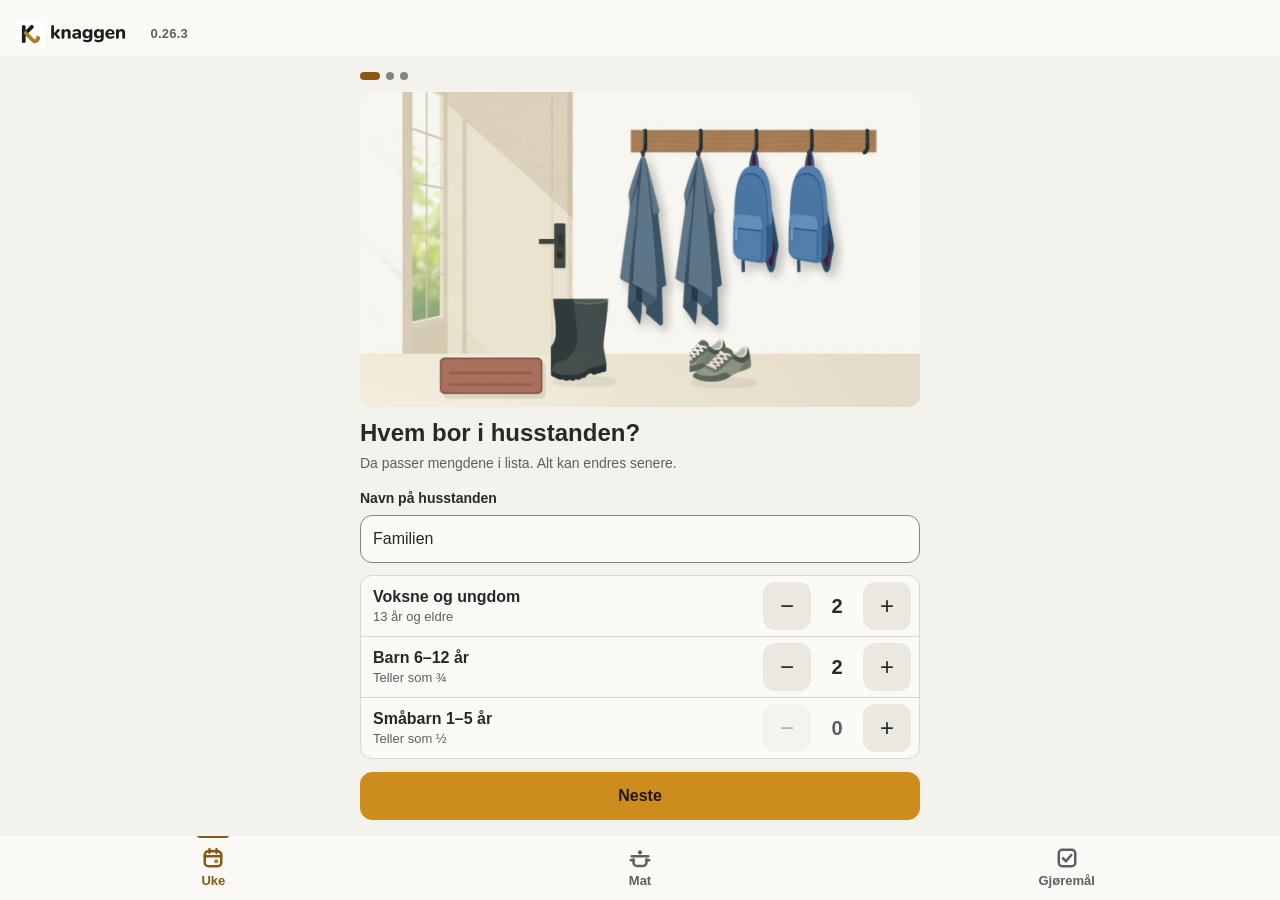
==== commit 82e146a9: "Knaggen 0.26.3 (app d8df165): mer pålitelig oppskriftshenting (ærlig KnaggenBot/0.26-UA, robots, fal" ====
--- a/index.html
+++ b/index.html
@@ -27,11 +27,11 @@
   <link rel="manifest" href="manifest.webmanifest">
   <script>/* v0.18.2: tema per enhet før CSS-en tegnes */try{var t=JSON.parse(localStorage.getItem("knaggen:tema")||"null");if(t==="lys"||t==="mork")document.documentElement.setAttribute("data-tema",t)}catch(e){}</script>
   <script>/* 0.18.13: aksentfarge per enhet før CSS-en tegnes (salvie = standard, ingen attributt) */try{var a=JSON.parse(localStorage.getItem("knaggen:aksent")||"null");if(["messing","rav","fjord","lyng","rust","mose"].indexOf(a)>=0)document.documentElement.setAttribute("data-aksent",a)}catch(e){}</script>
-  <link rel="stylesheet" href="palett.css?v=0.26.2">
-  <link rel="stylesheet" href="style.css?v=0.26.2">
-  <link rel="stylesheet" href="aksent-app.css?v=0.26.2">
-  <link rel="stylesheet" href="kjokken.css?v=0.26.2">
-  <link rel="stylesheet" href="mat.css?v=0.26.2">
+  <link rel="stylesheet" href="palett.css?v=0.26.3">
+  <link rel="stylesheet" href="style.css?v=0.26.3">
+  <link rel="stylesheet" href="aksent-app.css?v=0.26.3">
+  <link rel="stylesheet" href="kjokken.css?v=0.26.3">
+  <link rel="stylesheet" href="mat.css?v=0.26.3">
 </head>
 <body>
   <header class="topbar">
@@ -50,17 +50,17 @@
        den vises. Innholdet kan ikke ligge synlig eller trykkbart under toasten; bunnpolstring lar alt rulles fram over båndet. -->
   <div id="toast-dock" class="toast-dock" aria-hidden="true"></div>
   <div id="toast" class="toast" role="status" aria-live="polite"></div>
-  <script src="firebase-config.js?v=0.26.2"></script>
-  <script src="seed.js?v=0.26.2"></script>
-  <script src="library.js?v=0.26.2"></script>
-  <script src="units.js?v=0.26.2"></script>
-  <script src="delelinje.js?v=0.26.2"></script>
-  <script src="vaersetning.js?v=0.26.2"></script>
-  <script type="module" src="sync.js?v=0.26.2"></script>
-  <script src="scale.js?v=0.26.2"></script>
-  <script src="kjokken.js?v=0.26.2"></script>
-  <script src="husstand.js?v=0.26.2"></script>
-  <script src="gang.js?v=0.26.2"></script>
-  <script src="hjemme5.js?v=0.26.2"></script>
-  <script type="module" src="app.js?v=0.26.2"></script></body>
+  <script src="firebase-config.js?v=0.26.3"></script>
+  <script src="seed.js?v=0.26.3"></script>
+  <script src="library.js?v=0.26.3"></script>
+  <script src="units.js?v=0.26.3"></script>
+  <script src="delelinje.js?v=0.26.3"></script>
+  <script src="vaersetning.js?v=0.26.3"></script>
+  <script type="module" src="sync.js?v=0.26.3"></script>
+  <script src="scale.js?v=0.26.3"></script>
+  <script src="kjokken.js?v=0.26.3"></script>
+  <script src="husstand.js?v=0.26.3"></script>
+  <script src="gang.js?v=0.26.3"></script>
+  <script src="hjemme5.js?v=0.26.3"></script>
+  <script type="module" src="app.js?v=0.26.3"></script></body>
 </html>
--- a/style.css
+++ b/style.css
@@ -1679,6 +1679,17 @@
 :root[data-tema="lys"]:not([data-aksent]) body.k-phone .kj.k-cook .k-btn.pri,
 :root[data-tema="lys"]:not([data-aksent]) .kj.k-cook[data-skjerm="lys"] .k-btn.pri { background: #cd8d1d; color: #1f1606; }
 
+/* 0.26.3 (Sigurd 18.11): «Neste ›» har også den mørke aksenten (#E2B35E med #1F1606, 9,22:1).
+ *  - Telefon: matlagingen (body.k-phone .kj.k-cook) følger appens mørke tema, som i lys modus.
+ *  - Nettbrett/PC: kjøkkenskjermen når utseendet er Mørk (data-fase="mork").
+ * Ikke data-skjerm="mork": den brukes også av kveld og natt, som beholder sine egne farger
+ * (kveld #B88A52/#120C06, natt uendret). «‹ Forrige» er uendret. */
+@media (prefers-color-scheme: dark) {
+  :root:not([data-tema="lys"]):not([data-aksent]) body.k-phone .kj.k-cook .k-btn.pri { background: #e2b35e; color: #1f1606; }
+}
+:root[data-tema="mork"]:not([data-aksent]) body.k-phone .kj.k-cook .k-btn.pri { background: #e2b35e; color: #1f1606; }
+:root:not([data-aksent]) .kj.k-cook[data-fase="mork"] .k-btn.pri { background: #e2b35e; color: #1f1606; }
+
 /* ===== 0.26.0: «Hvem bor i husstanden?», faste varer og gang-illustrasjonen ===== */
 /* Gangen: lag fra KnaggenGang.lag (gang.js, skalert etter husstanden; kroken kan byttes). Uten krok = den faste gangen
  * (bilder/gang-lys|mork.webp). Lagene ligger oppå hverandre i et 16:9-lerret (1280×720 hos Mons); --dx-lys/--dx-mork (eller --dx)
